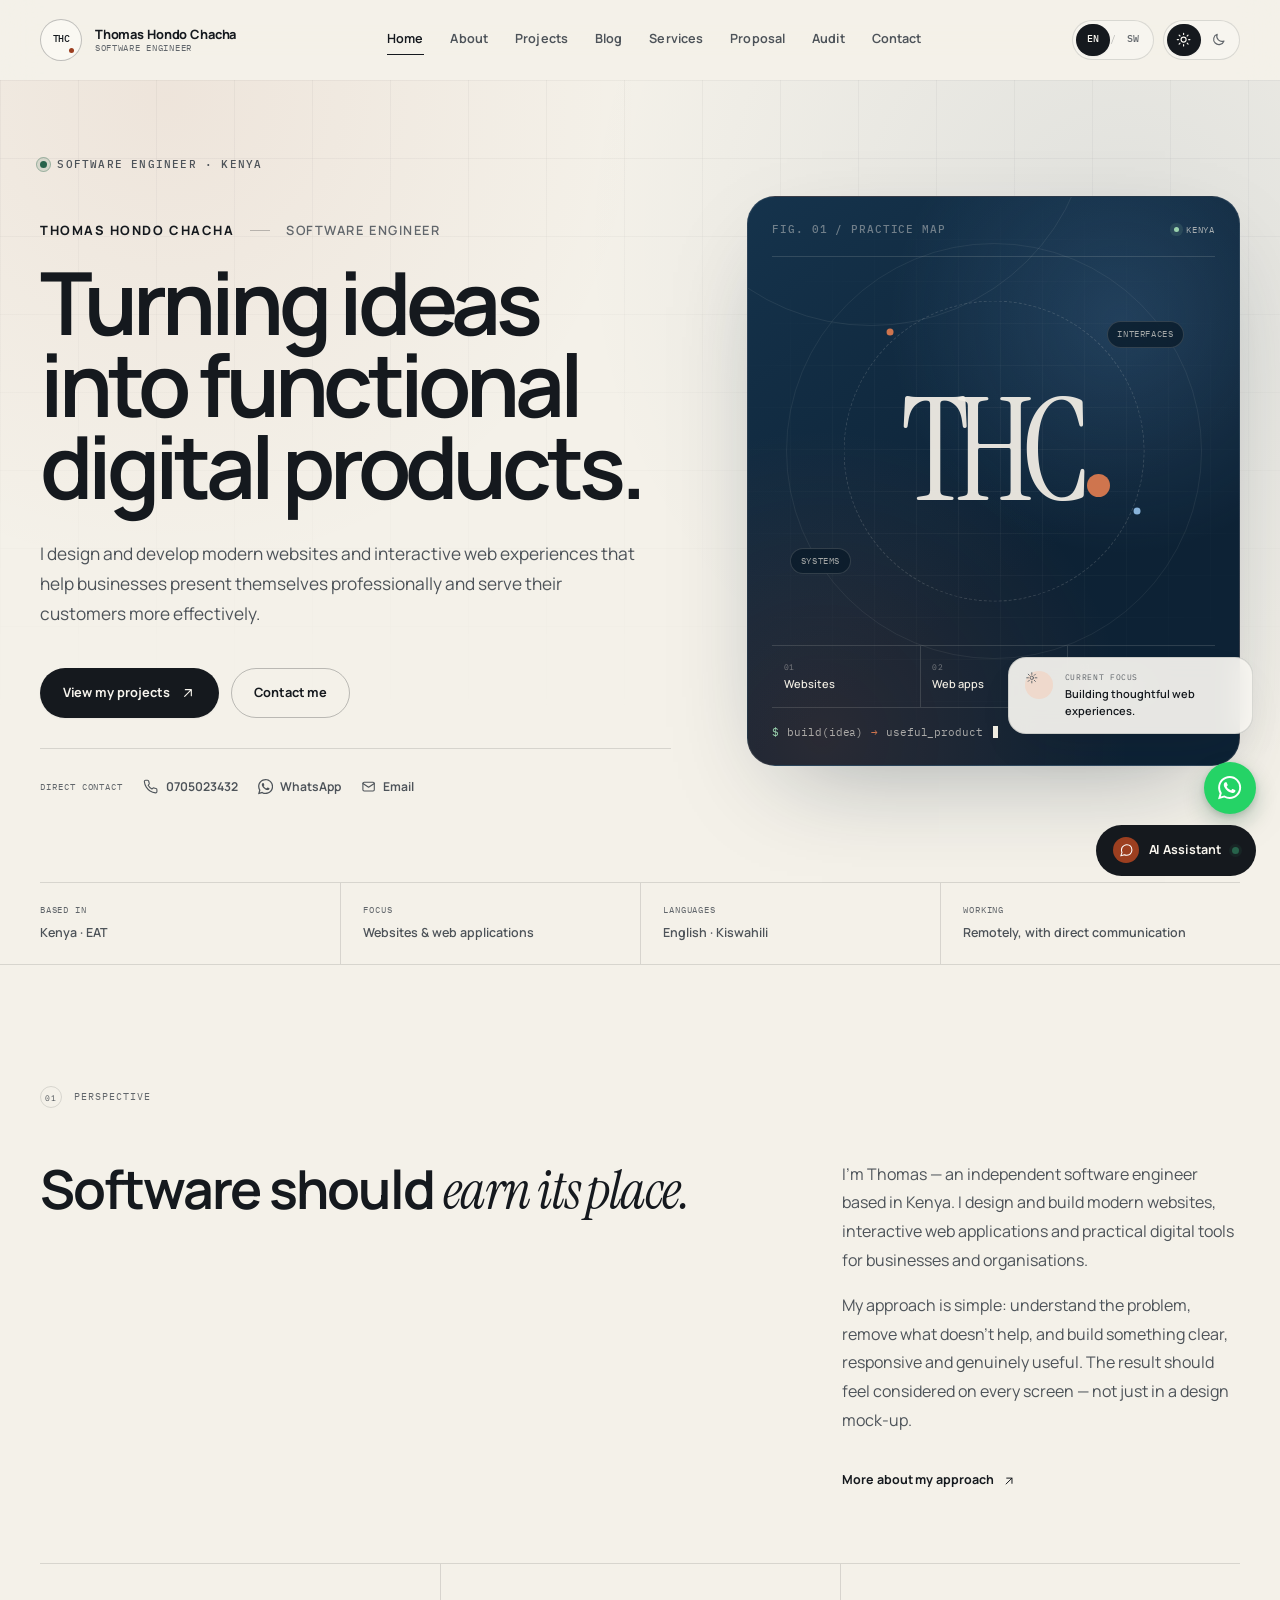
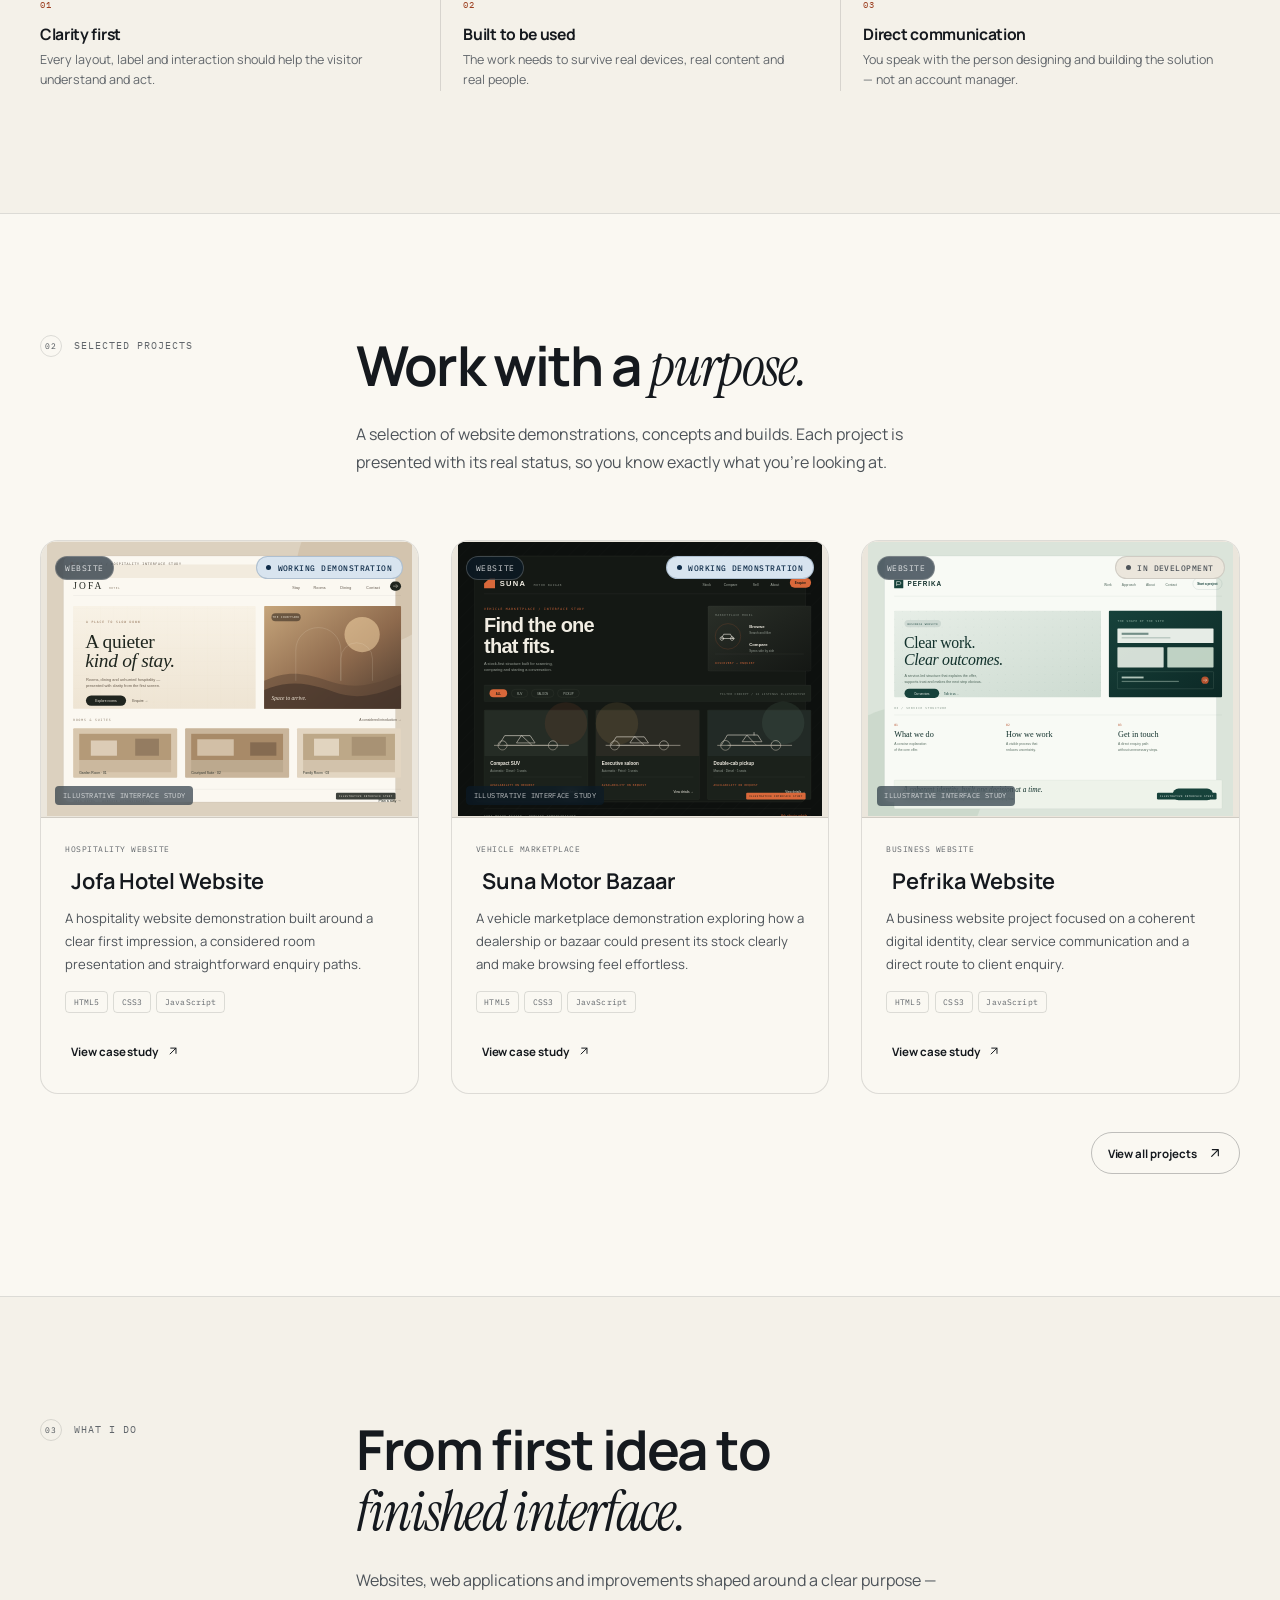
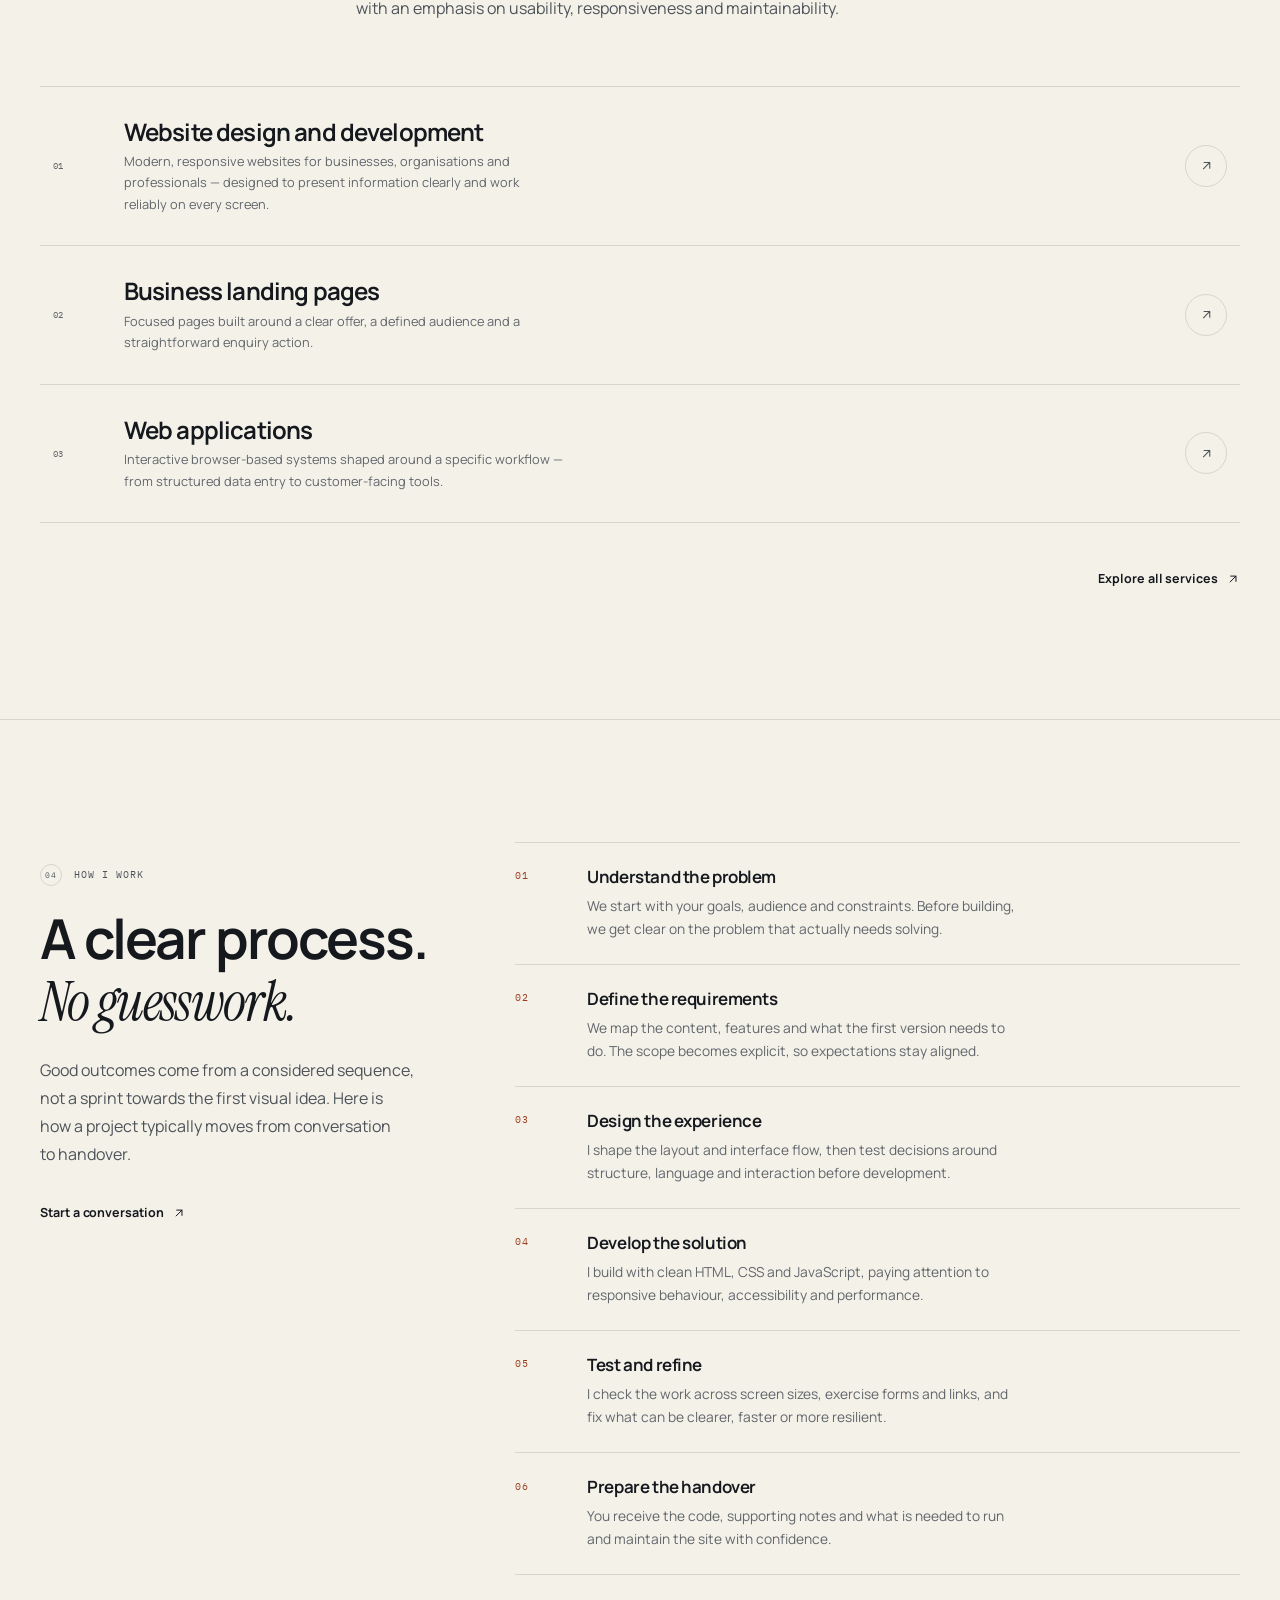
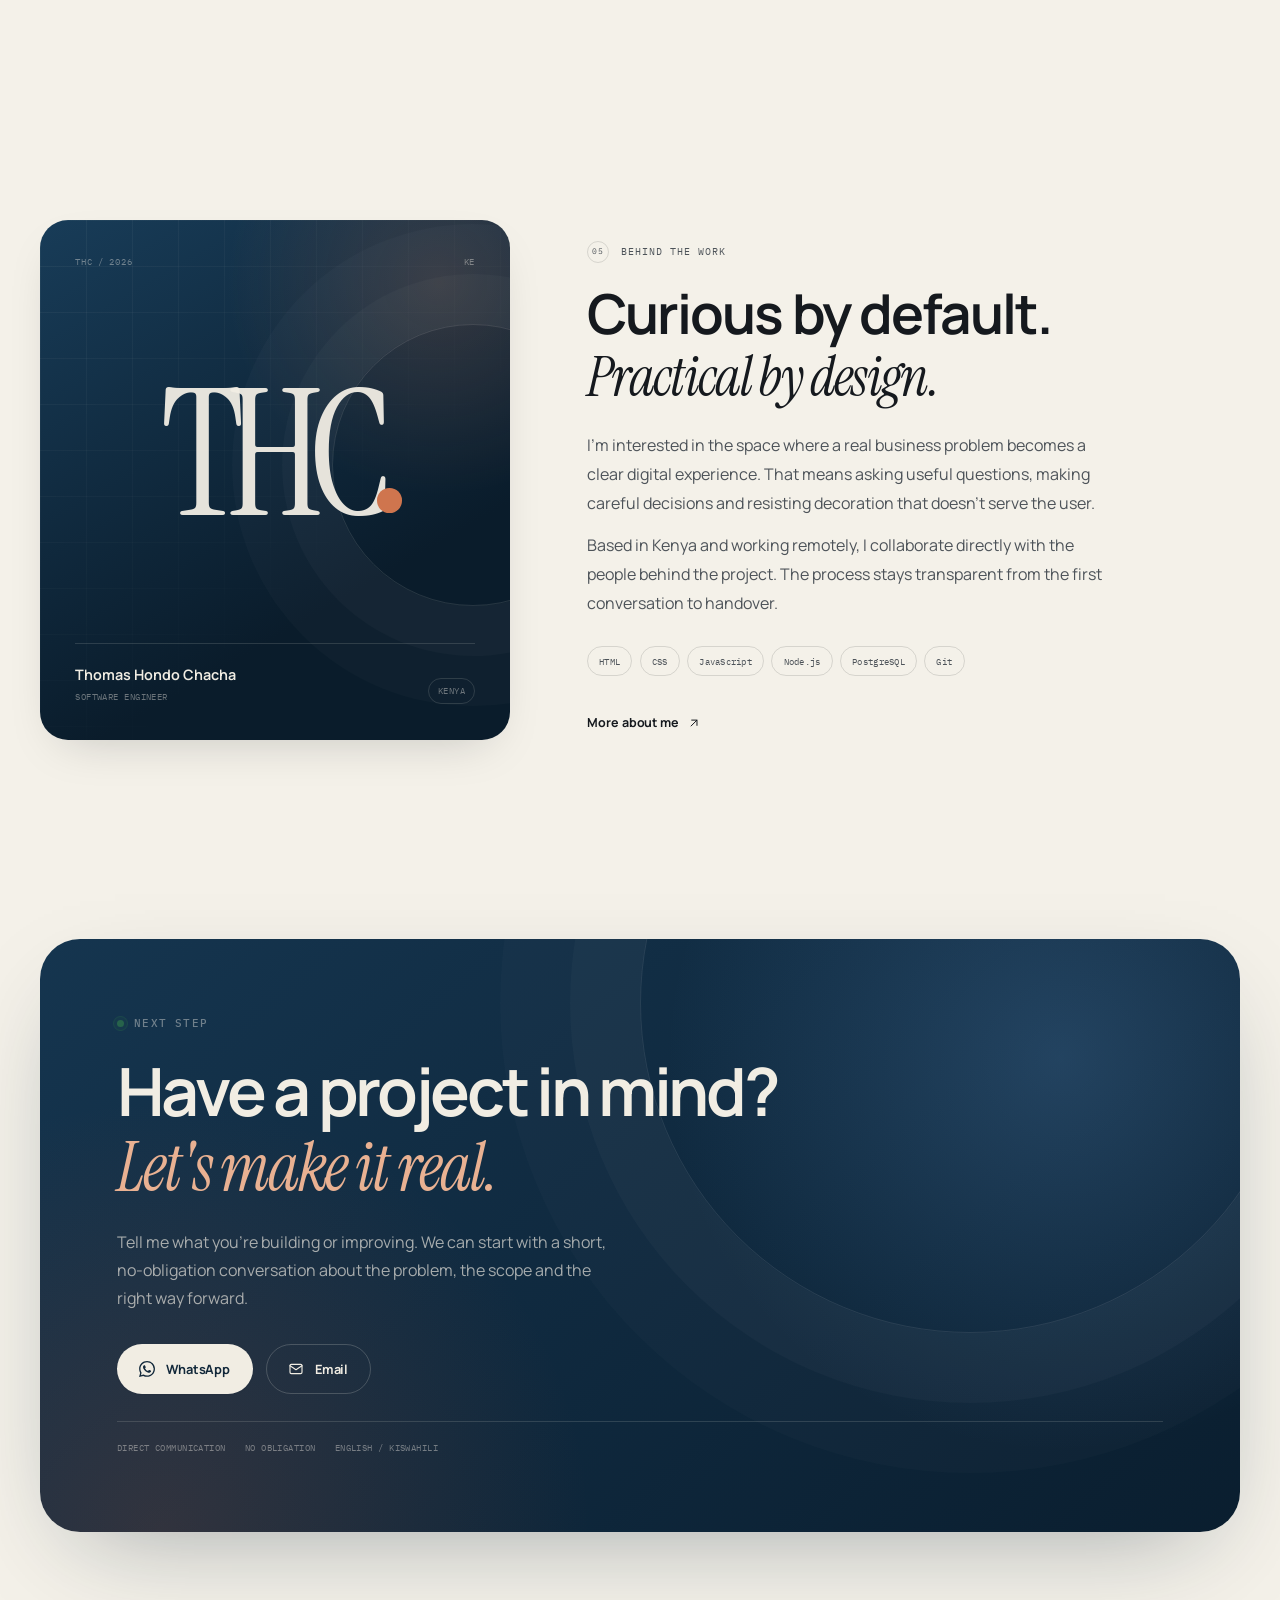
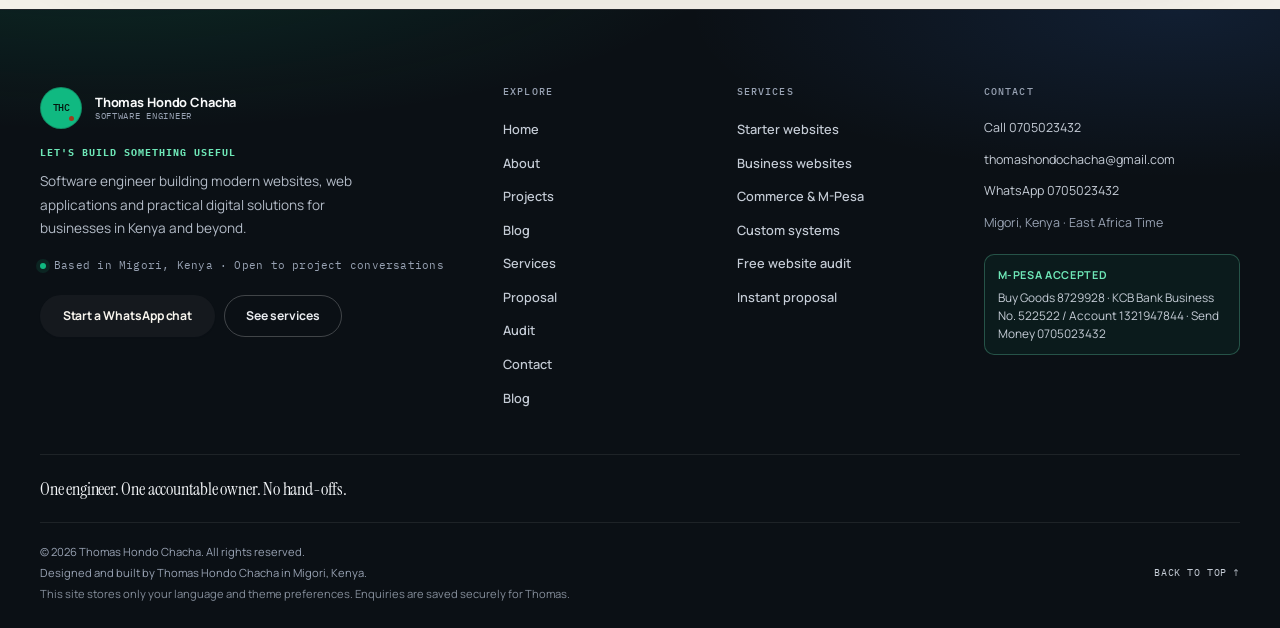
==== index.html @ 99cf8e5f "Strengthen entity schema and align payment wording" ====
<!DOCTYPE html>
<html lang="en" data-theme="light">
<head>
  <meta charset="UTF-8">
  <meta name="viewport" content="width=device-width, initial-scale=1.0">
  <title>Thomas Hondo Chacha — Software Engineer &amp; Web Developer</title>
  <meta name="description" content="Thomas Hondo Chacha is a software engineer in Kenya building modern websites, interactive web applications and practical digital solutions for businesses.">
  <meta name="author" content="Thomas Hondo Chacha">
  <meta name="robots" content="index, follow">
  <meta name="theme-color" content="#f4f1e9" id="meta-theme-color">
  <link rel="canonical" href="https://www.thomashondochacha.co.ke/">
  <link rel="icon" href="assets/icons/favicon.svg" type="image/svg+xml">
  <link rel="apple-touch-icon" href="assets/icons/apple-touch-icon.png">
  <link rel="manifest" href="site.webmanifest">

  <meta property="og:type" content="website">
  <meta property="og:site_name" content="Thomas Hondo Chacha">
  <meta property="og:url" content="https://www.thomashondochacha.co.ke/">
  <meta property="og:title" content="Thomas Hondo Chacha — Software Engineer &amp; Web Developer">
  <meta property="og:description" content="Software engineer in Kenya building modern websites, interactive web applications and practical digital solutions for businesses.">
  <meta property="og:image" content="https://www.thomashondochacha.co.ke/assets/images/og-cover.png">
  <meta property="og:image:width" content="1200">
  <meta property="og:image:height" content="630">
  <meta property="og:image:alt" content="Thomas Hondo Chacha — Software Engineer in Kenya">
  <meta property="og:locale" content="en_KE">
  <meta property="og:locale:alternate" content="sw_KE">
  <meta name="twitter:card" content="summary_large_image">
  <meta name="twitter:title" content="Thomas Hondo Chacha — Software Engineer &amp; Web Developer">
  <meta name="twitter:description" content="Software engineer in Kenya building modern websites, interactive web applications and practical digital solutions.">
  <meta name="twitter:image" content="https://www.thomashondochacha.co.ke/assets/images/og-cover.png">

  <link rel="preconnect" href="https://fonts.googleapis.com">
  <link rel="preconnect" href="https://fonts.gstatic.com" crossorigin>
  <script>!function(){"use strict";var t="thc-theme",e=document.documentElement,n=window.matchMedia?window.matchMedia("(prefers-color-scheme: dark)"):null,a=[],c=!1;function i(){try{var e=window.localStorage.getItem(t);return"light"===e||"dark"===e?e:null}catch(t){return null}}e.classList.add("js");var r=i()||(n&&n.matches?"dark":"light");function o(t){var e=document.getElementById("meta-theme-color");e&&e.setAttribute("content","dark"===t?"#0b1015":"#f4f1e9")}function d(){a.forEach(function(t){var e=t.getAttribute("data-theme-value");t.setAttribute("aria-pressed",e===r?"true":"false"),t.classList.toggle("is-active",e===r)})}function u(n,a){if(r="dark"===n?"dark":"light",e.setAttribute("data-theme",r),e.style.colorScheme=r,o(r),a)try{window.localStorage.setItem(t,r)}catch(t){}d(),c&&document.dispatchEvent(new CustomEvent("thc:themechange",{detail:{theme:r,persisted:Boolean(a)}}))}function l(t,e){u(t,!1!==e)}function s(){(a=Array.prototype.slice.call(document.querySelectorAll("[data-theme-value]"))).forEach(function(t){"true"!==t.dataset.themeBound&&(t.dataset.themeBound="true",t.addEventListener("click",function(){l(t.getAttribute("data-theme-value"),!0)}))}),d()}function h(t){i()||u(t.matches?"dark":"light",!1)}u(r,!1),window.Theme={init:function(){c=!0,s(),o(r),n&&("function"==typeof n.addEventListener?n.addEventListener("change",h):"function"==typeof n.addListener&&n.addListener(h))},get:function(){return r},set:l,toggle:function(){l("dark"===r?"light":"dark",!0)},bind:s,sync:d}}();</script>
  <link rel="stylesheet" href="css/style.css?v=20261120">
  <link rel="preload" as="style" href="css/components.css?v=20261120" onload="this.onload=null;this.rel='stylesheet'">
  <noscript><link rel="stylesheet" href="css/components.css?v=20261120"></noscript>
  <link rel="preload" as="style" href="css/responsive.css?v=20261120" onload="this.onload=null;this.rel='stylesheet'">
  <noscript><link rel="stylesheet" href="css/responsive.css?v=20261120"></noscript>

  <script type="application/ld+json">
  {
    "@context": "https://schema.org",
    "@graph": [
      {
        "@type": "Person",
        "@id": "https://www.thomashondochacha.co.ke/#person",
        "name": "Thomas Hondo Chacha",
        "givenName": "Thomas",
        "familyName": "Hondo Chacha",
        "url": "https://www.thomashondochacha.co.ke/",
        "image": "https://www.thomashondochacha.co.ke/assets/images/og-cover.png",
        "jobTitle": "Software Engineer",
        "description": "Software engineer in Kenya focused on modern websites, business landing pages, web applications, redesigns, API integrations and technical support.",
        "email": "mailto:thomashondochacha@gmail.com",
        "telephone": "+254705023432",
        "address": {
          "@type": "PostalAddress",
          "addressCountry": "KE"
        },
        "knowsLanguage": [
          "English",
          "Kiswahili"
        ],
        "knowsAbout": [
          "Web development",
          "Front-end development",
          "Web applications",
          "API integration",
          "Responsive web design",
          "Website redesign"
        ],
        "areaServed": {
          "@type": "Country",
          "name": "Kenya"
        },
        "sameAs": [
          "https://github.com/Pefrika-dev"
        ]
      },
      {
        "@type": "WebSite",
        "@id": "https://www.thomashondochacha.co.ke/#website",
        "url": "https://www.thomashondochacha.co.ke/",
        "name": "Thomas Hondo Chacha",
        "alternateName": "Thomas Hondo Chacha — Software Engineer",
        "description": "Software engineering, websites and web applications in Kenya.",
        "inLanguage": [
          "en",
          "sw"
        ],
        "publisher": {
          "@id": "https://www.thomashondochacha.co.ke/#person"
        }
      },
      {
        "@type": "ProfessionalService",
        "@id": "https://www.thomashondochacha.co.ke/#professional-service",
        "name": "Thomas Hondo Chacha — Software Engineering",
        "url": "https://www.thomashondochacha.co.ke/services.html",
        "description": "Website design, web applications, redesigns, integrations and technical support for businesses in Kenya.",
        "provider": {
          "@id": "https://www.thomashondochacha.co.ke/#person"
        },
        "areaServed": {
          "@type": "Country",
          "name": "Kenya"
        },
        "priceRange": "KES",
        "sameAs": [
          "https://github.com/Pefrika-dev"
        ]
      },
      {
        "@type": "WebPage",
        "@id": "https://www.thomashondochacha.co.ke/",
        "name": "Home",
        "url": "https://www.thomashondochacha.co.ke/",
        "isPartOf": {
          "@id": "https://www.thomashondochacha.co.ke/#website"
        },
        "about": {
          "@id": "https://www.thomashondochacha.co.ke/#person"
        },
        "inLanguage": [
          "en",
          "sw"
        ],
        "breadcrumb": {
          "@type": "BreadcrumbList",
          "itemListElement": [
            {
              "@type": "ListItem",
              "position": 1,
              "name": "Home"
            }
          ]
        }
      }
    ]
  }
  </script>
  <link rel="preload" as="style" href="css/ai-chat.css?v=20261121b" onload="this.onload=null;this.rel='stylesheet'">
  <noscript><link rel="stylesheet" href="css/ai-chat.css?v=20261121b"></noscript>
  <link rel="preload" as="style" href="css/whatsapp-float.css?v=20261121a" onload="this.onload=null;this.rel='stylesheet'">
  <noscript><link rel="stylesheet" href="css/whatsapp-float.css?v=20261121a"></noscript>
  <link rel="preload" as="style" href="css/copy-protection.css?v=20261121a" onload="this.onload=null;this.rel='stylesheet'">
  <noscript><link rel="stylesheet" href="css/copy-protection.css?v=20261121a"></noscript>
  <link rel="preload" as="style" href="css/footer.css?v=20261121a" onload="this.onload=null;this.rel='stylesheet'">
  <noscript><link rel="stylesheet" href="css/footer.css?v=20261121a"></noscript>
</head>
<body id="top" data-page="home">
  <a class="skip-link" href="#main-content" data-i18n="a11y.skip">Skip to content</a>

  <header class="site-header">
    <div class="container header__inner">
      <a class="brand" href="index.html">
        <span class="brand__mark" aria-hidden="true">THC</span>
        <span class="brand__text" aria-hidden="true">
          <span class="brand__name">Thomas Hondo Chacha</span>
          <span class="brand__role" data-i18n="brand.role">Software Engineer</span>
        </span>
        <span class="visually-hidden">Thomas Hondo Chacha — <span data-i18n="nav.home">Home</span></span>
      </a>

      <nav class="primary-nav" id="primary-nav" aria-label="Primary navigation" data-i18n-aria-label="a11y.primaryNav">
        <ul class="nav-list">
          <li><a class="nav-link" href="index.html" aria-current="page" data-i18n="nav.home">Home</a></li>
          <li><a class="nav-link" href="about.html" data-i18n="nav.about">About</a></li>
          <li><a class="nav-link" href="projects.html" data-i18n="nav.projects">Projects</a></li>
          <li><a class="nav-link" href="blog.html" data-i18n="nav.blog">Blog</a></li>
          <li><a class="nav-link" href="services.html" data-i18n="nav.services">Services</a></li>
          <li><a class="nav-link" href="proposal.html" data-i18n="nav.proposal">Proposal</a></li>
          <li><a class="nav-link" href="audit.html" data-i18n="nav.audit">Audit</a></li>
          <li><a class="nav-link" href="contact.html" data-i18n="nav.contact">Contact</a></li>
        </ul>
        <a class="nav-cta" href="contact.html">
          <span data-i18n="nav.startProject">Start a project</span>
          <svg class="icon" viewBox="0 0 24 24" aria-hidden="true" focusable="false"><path d="M7 17 17 7M8 7h9v9"/></svg>
        </a>
      </nav>

      <div class="header__actions">
        <div class="lang-switch" role="group" aria-label="Language" data-i18n-aria-label="a11y.language">
          <button class="lang-switch__option is-active" type="button" data-lang="en" aria-pressed="true" lang="en" aria-label="English, selected">EN</button>
          <span class="lang-switch__divider" aria-hidden="true">/</span>
          <button class="lang-switch__option" type="button" data-lang="sw" aria-pressed="false" lang="sw" aria-label="Switch to Kiswahili">SW</button>
        </div>
        <div class="theme-switch" role="group" aria-label="Colour theme" data-i18n-aria-label="a11y.theme">
          <button class="theme-switch__option" type="button" data-theme-value="light" aria-pressed="true" aria-label="Light mode" title="Light mode" data-i18n-aria-label="theme.light" data-i18n-title="theme.light">
            <svg class="icon" viewBox="0 0 24 24" aria-hidden="true" focusable="false"><circle cx="12" cy="12" r="4"/><path d="M12 2v2M12 20v2M4.93 4.93l1.42 1.42M17.66 17.66l1.41 1.41M2 12h2M20 12h2M6.34 17.66l-1.41 1.41M19.07 4.93l-1.41 1.41"/></svg>
          </button>
          <button class="theme-switch__option" type="button" data-theme-value="dark" aria-pressed="false" aria-label="Dark mode" title="Dark mode" data-i18n-aria-label="theme.dark" data-i18n-title="theme.dark">
            <svg class="icon" viewBox="0 0 24 24" aria-hidden="true" focusable="false"><path d="M20.5 14.2A8.2 8.2 0 0 1 9.8 3.5a8.4 8.4 0 1 0 10.7 10.7Z"/></svg>
          </button>
        </div>
        <button class="nav-toggle" type="button" aria-expanded="false" aria-controls="primary-nav" aria-label="Open menu" title="Open menu" data-i18n-aria-label="a11y.menuOpen" data-i18n-title="a11y.menuOpen">
          <span class="nav-toggle__lines" aria-hidden="true"><span></span><span></span></span>
        </button>
      </div>
    </div>
  </header>

  <main id="main-content">
    <section class="hero" aria-labelledby="hero-title">
      <div class="hero__backdrop" aria-hidden="true"></div>
      <div class="container hero__grid">
        <div class="hero__copy">
          <p class="eyebrow"><span class="eyebrow__dot" aria-hidden="true"></span><span data-i18n="home.eyebrow">Software engineer · Kenya</span></p>
          <p class="hero__identity">
            <span>Thomas Hondo Chacha</span>
            <span data-i18n="brand.role">Software Engineer</span>
          </p>
          <h1 id="hero-title" class="hero__title" data-i18n-html="home.headline" data-cms-setting-html="hero_title">Turning ideas into functional digital products.</h1>
          <p class="hero__lede" data-i18n="home.lede" data-cms-setting="hero_subtitle">I design and develop modern websites and interactive web experiences that help businesses present themselves professionally and serve their customers more effectively.</p>
          <div class="hero__actions">
            <a class="button button--primary" href="projects.html">
              <span data-i18n="home.primaryCta">View my projects</span>
              <svg class="icon icon--arrow" viewBox="0 0 24 24" aria-hidden="true" focusable="false"><path d="M7 17 17 7M8 7h9v9"/></svg>
            </a>
            <a class="button button--ghost" href="contact.html">
              <span data-i18n="home.secondaryCta">Contact me</span>
            </a>
          </div>
          <div class="hero__contacts">
            <span class="hero__contact-label" data-i18n="home.contactLabel">Direct contact</span>
            <a class="hero__contact-link" href="tel:+254705023432" data-i18n-aria-label="common.callNumber" aria-label="Call 0705023432">
              <svg class="icon" viewBox="0 0 24 24" aria-hidden="true" focusable="false"><path d="M22 16.92v3a2 2 0 0 1-2.18 2 19.79 19.79 0 0 1-8.63-3.07 19.5 19.5 0 0 1-6-6A19.79 19.79 0 0 1 2.12 4.18 2 2 0 0 1 4.11 2h3a2 2 0 0 1 2 1.72c.13.96.36 1.9.7 2.81a2 2 0 0 1-.45 2.11L8.09 9.91a16 16 0 0 0 6 6l1.27-1.27a2 2 0 0 1 2.11-.45c.91.34 1.85.57 2.81.7A2 2 0 0 1 22 16.92Z"/></svg>
              <span>0705023432</span>
            </a>
            <a class="hero__contact-link" href="https://wa.me/254705023432" target="_blank" rel="noopener noreferrer" data-wa-message="whatsapp.general">
              <svg class="icon icon--fill" viewBox="0 0 24 24" aria-hidden="true" focusable="false"><path d="M17.47 14.38c-.3-.15-1.76-.87-2.03-.97-.27-.1-.47-.15-.67.15-.2.3-.77.97-.94 1.16-.17.2-.35.22-.64.08-.3-.15-1.26-.46-2.39-1.48-.88-.79-1.48-1.76-1.65-2.06-.18-.3-.02-.46.13-.6.13-.14.3-.35.44-.52.15-.17.2-.3.3-.5.1-.2.05-.37-.03-.52-.07-.15-.67-1.61-.91-2.2-.24-.58-.49-.5-.67-.51h-.57c-.2 0-.52.07-.8.37s-1.04 1.01-1.04 2.48 1.07 2.87 1.22 3.07c.15.2 2.09 3.2 5.07 4.49.71.3 1.26.49 1.7.62.71.23 1.36.2 1.87.12.57-.09 1.76-.72 2-1.41.25-.7.25-1.29.18-1.42-.08-.12-.28-.2-.58-.34M12.05 21.8h-.01a9.87 9.87 0 0 1-5.03-1.38l-.36-.21-3.74.98 1-3.65-.24-.37a9.86 9.86 0 0 1-1.51-5.26c0-5.45 4.44-9.88 9.89-9.88 2.64 0 5.12 1.03 6.99 2.9a9.83 9.83 0 0 1 2.89 6.99c0 5.45-4.44 9.88-9.88 9.88m8.41-18.3A11.82 11.82 0 0 0 12.05 0C5.5 0 .16 5.34.16 11.9c0 2.1.55 4.14 1.59 5.94L.06 24l6.3-1.65a11.88 11.88 0 0 0 5.69 1.45h.01c6.55 0 11.89-5.34 11.89-11.9 0-3.17-1.23-6.16-3.49-8.4"/></svg>
              <span data-i18n="common.whatsapp">WhatsApp</span>
            </a>
            <a class="hero__contact-link" href="mailto:thomashondochacha@gmail.com">
              <svg class="icon" viewBox="0 0 24 24" aria-hidden="true" focusable="false"><rect x="3" y="5" width="18" height="14" rx="2"/><path d="m3 7 9 6 9-6"/></svg>
              <span data-i18n="common.email">Email</span>
            </a>
          </div>
        </div>

        <aside class="hero__stage-wrap" aria-label="A visual snapshot of my software practice" data-i18n-aria-label="a11y.heroVisual">
          <div class="hero-stage">
            <div class="hero-stage__head">
              <span class="mono">FIG. 01 / <span data-i18n="home.figure">Practice map</span></span>
              <span class="hero-stage__status" data-i18n="common.kenya">Kenya</span>
            </div>
            <div class="hero-stage__art" aria-hidden="true">
              <span class="orbit orbit--two"></span>
              <span class="orbit orbit--one"></span>
              <span class="hero-stage__tag hero-stage__tag--one" data-i18n="home.stageTagInterfaces">Interfaces</span>
              <span class="hero-stage__tag hero-stage__tag--two" data-i18n="home.stageTagSystems">Systems</span>
              <span class="hero-stage__watermark">THC</span>
            </div>
            <div class="hero-stage__capabilities">
              <div><span>01</span><strong data-i18n="home.cap1">Websites</strong></div>
              <div><span>02</span><strong data-i18n="home.cap2">Web apps</strong></div>
              <div><span>03</span><strong data-i18n="home.cap3">Integrations</strong></div>
            </div>
            <div class="hero-stage__terminal" aria-hidden="true">
              <span class="prompt">$</span>
              <span>build(idea)</span>
              <span class="arrow">→</span>
              <span>useful_product</span>
              <span class="cursor"></span>
            </div>
          </div>
          <div class="hero-float">
            <span class="hero-float__icon" aria-hidden="true">
              <svg class="icon" viewBox="0 0 24 24" focusable="false"><path d="M12 3v3M12 18v3M3 12h3M18 12h3M5.64 5.64l2.12 2.12M16.24 16.24l2.12 2.12M18.36 5.64l-2.12 2.12M7.76 16.24l-2.12 2.12"/><circle cx="12" cy="12" r="3"/></svg>
            </span>
            <div>
              <span data-i18n="home.floatLabel">Current focus</span>
              <strong data-i18n="home.floatText">Building thoughtful web experiences.</strong>
            </div>
          </div>
        </aside>
      </div>

      <div class="container">
        <div class="hero__meta" aria-label="Professional details">
          <div class="hero__meta-item">
            <span class="hero__meta-label" data-i18n="home.metaBasedLabel">Based in</span>
            <span class="hero__meta-value" data-i18n="home.metaBasedValue">Kenya · EAT</span>
          </div>
          <div class="hero__meta-item">
            <span class="hero__meta-label" data-i18n="home.metaFocusLabel">Focus</span>
            <span class="hero__meta-value" data-i18n="home.metaFocusValue">Websites &amp; web applications</span>
          </div>
          <div class="hero__meta-item">
            <span class="hero__meta-label" data-i18n="home.metaLanguagesLabel">Languages</span>
            <span class="hero__meta-value" data-i18n="home.metaLanguagesValue">English · Kiswahili</span>
          </div>
          <div class="hero__meta-item">
            <span class="hero__meta-label" data-i18n="home.metaWorkLabel">Working</span>
            <span class="hero__meta-value" data-i18n="home.metaWorkValue">Remotely, with direct communication</span>
          </div>
        </div>
      </div>
    </section>

    <section class="section section--bordered" aria-labelledby="intro-title">
      <div class="container">
        <div class="section__eyebrow-row reveal">
          <p class="section-kicker"><span aria-hidden="true">01</span><span data-i18n="home.introKicker">Perspective</span></p>
        </div>
        <div class="intro__copy">
          <h2 class="intro__statement reveal" id="intro-title" data-i18n-html="home.introTitle">Software should <em>earn its place.</em></h2>
          <div class="intro__body reveal" data-delay="1">
            <p data-i18n="home.introP1">I'm Thomas — an independent software engineer based in Kenya. I design and build modern websites, interactive web applications and practical digital tools for businesses and organisations.</p>
            <p data-i18n="home.introP2">My approach is simple: understand the problem, remove what doesn't help, and build something clear, responsive and genuinely useful. The result should feel considered on every screen — not just in a design mock-up.</p>
            <a class="text-link" href="about.html">
              <span data-i18n="home.introLink">More about my approach</span>
              <svg class="icon" viewBox="0 0 24 24" aria-hidden="true" focusable="false"><path d="M7 17 17 7M8 7h9v9"/></svg>
            </a>
          </div>
        </div>
        <div class="principles reveal">
          <div class="principle">
            <span class="principle__index">01</span>
            <h3 data-i18n="home.principle1Title">Clarity first</h3>
            <p data-i18n="home.principle1Text">Every layout, label and interaction should help the visitor understand and act.</p>
          </div>
          <div class="principle">
            <span class="principle__index">02</span>
            <h3 data-i18n="home.principle2Title">Built to be used</h3>
            <p data-i18n="home.principle2Text">The work needs to survive real devices, real content and real people.</p>
          </div>
          <div class="principle">
            <span class="principle__index">03</span>
            <h3 data-i18n="home.principle3Title">Direct communication</h3>
            <p data-i18n="home.principle3Text">You speak with the person designing and building the solution — not an account manager.</p>
          </div>
        </div>
      </div>
    </section>

    <section class="section section--surface" aria-labelledby="work-title">
      <div class="container">
        <div class="section-heading">
          <p class="section-kicker reveal"><span aria-hidden="true">02</span><span data-i18n="home.workKicker">Selected projects</span></p>
          <div class="section-heading__main reveal">
            <h2 id="work-title" data-i18n-html="home.workTitle">Work with a <em>purpose.</em></h2>
            <p class="section-heading__lede" data-i18n="home.workLede">A selection of website demonstrations, concepts and builds. Each project is presented with its real status, so you know exactly what you're looking at.</p>
          </div>
        </div>
        <div class="project-grid" data-projects-grid="featured" id="featured-projects">
          <noscript>
            <div class="note-panel">
              <p>The project cards require JavaScript. You can still read the full portfolio in the <a href="projects.html">projects page</a>.</p>
            </div>
          </noscript>
        </div>
        <div class="section-end">
          <a class="button button--ghost button--small" href="projects.html">
            <span data-i18n="home.workLink">View all projects</span>
            <svg class="icon icon--arrow" viewBox="0 0 24 24" aria-hidden="true" focusable="false"><path d="M7 17 17 7M8 7h9v9"/></svg>
          </a>
        </div>
      </div>
    </section>

    <section class="section" aria-labelledby="services-title">
      <div class="container">
        <div class="section-heading">
          <p class="section-kicker reveal"><span aria-hidden="true">03</span><span data-i18n="home.servicesKicker">What I do</span></p>
          <div class="section-heading__main reveal">
            <h2 id="services-title" data-i18n-html="home.servicesTitle">From first idea to <em>finished interface.</em></h2>
            <p class="section-heading__lede" data-i18n="home.servicesLede">Websites, web applications and improvements shaped around a clear purpose — with an emphasis on usability, responsiveness and maintainability.</p>
          </div>
        </div>
        <div class="service-rows reveal">
          <a class="service-row" href="services.html#website-design">
            <span class="service-row__number">01</span>
            <div class="service-row__body">
              <h3 data-i18n="servicesPage.service1Title">Website design and development</h3>
              <p data-i18n="servicesPage.service1Text">Modern, responsive websites for businesses, organisations and professionals — designed to present information clearly and work reliably on every screen.</p>
            </div>
            <span class="service-row__arrow" aria-hidden="true">
              <svg class="icon" viewBox="0 0 24 24"><path d="M7 17 17 7M8 7h9v9"/></svg>
            </span>
          </a>
          <a class="service-row" href="services.html#business-landing-pages">
            <span class="service-row__number">02</span>
            <div class="service-row__body">
              <h3 data-i18n="servicesPage.service2Title">Business landing pages</h3>
              <p data-i18n="servicesPage.service2Text">Focused pages built around a clear offer, a defined audience and a straightforward enquiry action.</p>
            </div>
            <span class="service-row__arrow" aria-hidden="true">
              <svg class="icon" viewBox="0 0 24 24"><path d="M7 17 17 7M8 7h9v9"/></svg>
            </span>
          </a>
          <a class="service-row" href="services.html#web-applications">
            <span class="service-row__number">03</span>
            <div class="service-row__body">
              <h3 data-i18n="servicesPage.service3Title">Web applications</h3>
              <p data-i18n="servicesPage.service3Text">Interactive browser-based systems shaped around a specific workflow — from structured data entry to customer-facing tools.</p>
            </div>
            <span class="service-row__arrow" aria-hidden="true">
              <svg class="icon" viewBox="0 0 24 24"><path d="M7 17 17 7M8 7h9v9"/></svg>
            </span>
          </a>
        </div>
        <div class="section-end">
          <a class="text-link" href="services.html">
            <span data-i18n="home.servicesLink">Explore all services</span>
            <svg class="icon" viewBox="0 0 24 24" aria-hidden="true" focusable="false"><path d="M7 17 17 7M8 7h9v9"/></svg>
          </a>
        </div>
      </div>
    </section>

    <section class="section section--bordered" aria-labelledby="process-title">
      <div class="container process-grid">
        <div class="process-intro reveal">
          <p class="section-kicker"><span aria-hidden="true">04</span><span data-i18n="process.kicker">How I work</span></p>
          <h2 id="process-title" data-i18n-html="process.title">A clear process. <em>No guesswork.</em></h2>
          <p data-i18n="process.lede">Good outcomes come from a considered sequence, not a sprint towards the first visual idea. Here is how a project typically moves from conversation to handover.</p>
          <a class="text-link" href="contact.html">
            <span data-i18n="process.link">Start a conversation</span>
            <svg class="icon" viewBox="0 0 24 24" aria-hidden="true" focusable="false"><path d="M7 17 17 7M8 7h9v9"/></svg>
          </a>
        </div>
        <ol class="process-list reveal" data-delay="1">
          <li class="process-step">
            <span class="process-step__number">01</span>
            <div><h3 data-i18n="process.step1Title">Understand the problem</h3><p data-i18n="process.step1Text">We start with your goals, audience and constraints. Before building, we get clear on the problem that actually needs solving.</p></div>
          </li>
          <li class="process-step">
            <span class="process-step__number">02</span>
            <div><h3 data-i18n="process.step2Title">Define the requirements</h3><p data-i18n="process.step2Text">We map the content, features and what the first version needs to do. The scope becomes explicit, so expectations stay aligned.</p></div>
          </li>
          <li class="process-step">
            <span class="process-step__number">03</span>
            <div><h3 data-i18n="process.step3Title">Design the experience</h3><p data-i18n="process.step3Text">I shape the layout and interface flow, then test decisions around structure, language and interaction before development.</p></div>
          </li>
          <li class="process-step">
            <span class="process-step__number">04</span>
            <div><h3 data-i18n="process.step4Title">Develop the solution</h3><p data-i18n="process.step4Text">I build with clean HTML, CSS and JavaScript, paying attention to responsive behaviour, accessibility and performance.</p></div>
          </li>
          <li class="process-step">
            <span class="process-step__number">05</span>
            <div><h3 data-i18n="process.step5Title">Test and refine</h3><p data-i18n="process.step5Text">I check the work across screen sizes, exercise forms and links, and fix what can be clearer, faster or more resilient.</p></div>
          </li>
          <li class="process-step">
            <span class="process-step__number">06</span>
            <div><h3 data-i18n="process.step6Title">Prepare the handover</h3><p data-i18n="process.step6Text">You receive the code, supporting notes and what is needed to run and maintain the site with confidence.</p></div>
          </li>
        </ol>
      </div>
    </section>

    <section class="section" aria-labelledby="about-teaser-title">
      <div class="container about-teaser">
        <div class="identity-card reveal" aria-hidden="true">
          <div class="identity-card__top"><span>THC / 2026</span><span>KE</span></div>
          <span class="identity-card__mark">THC</span>
          <div class="identity-card__bottom">
            <div>
              <strong>Thomas Hondo Chacha</strong>
              <span data-i18n="brand.role">Software Engineer</span>
            </div>
            <span class="identity-card__badge" data-i18n="common.kenya">Kenya</span>
          </div>
        </div>
        <div class="about-teaser__copy reveal" data-delay="1">
          <p class="section-kicker"><span aria-hidden="true">05</span><span data-i18n="home.aboutKicker">Behind the work</span></p>
          <h2 id="about-teaser-title" data-i18n-html="home.aboutTitle">Curious by default. <em>Practical by design.</em></h2>
          <p data-i18n="home.aboutP1">I'm interested in the space where a real business problem becomes a clear digital experience. That means asking useful questions, making careful decisions and resisting decoration that doesn't serve the user.</p>
          <p data-i18n="home.aboutP2">Based in Kenya and working remotely, I collaborate directly with the people behind the project. The process stays transparent from the first conversation to handover.</p>
          <div class="tag-list" aria-label="Core technologies">
            <span class="tag">HTML</span>
            <span class="tag">CSS</span>
            <span class="tag">JavaScript</span>
            <span class="tag">Node.js</span>
            <span class="tag">PostgreSQL</span>
            <span class="tag">Git</span>
          </div>
          <a class="text-link" href="about.html">
            <span data-i18n="home.aboutLink">More about me</span>
            <svg class="icon" viewBox="0 0 24 24" aria-hidden="true" focusable="false"><path d="M7 17 17 7M8 7h9v9"/></svg>
          </a>
        </div>
      </div>
    </section>

    <section class="section section--tight" aria-labelledby="home-cta-title">
      <div class="container">
        <div class="cta-panel reveal">
          <p class="eyebrow"><span class="eyebrow__dot" aria-hidden="true"></span><span data-i18n="home.ctaKicker">Next step</span></p>
          <h2 id="home-cta-title" data-i18n-html="home.ctaTitle">Have a project in mind? <em>Let's make it real.</em></h2>
          <p class="cta-panel__lede" data-i18n="home.ctaLede">Tell me what you're building or improving. We can start with a short, no-obligation conversation about the problem, the scope and the right way forward.</p>
          <div class="cta-panel__actions">
            <a class="button button--primary" href="https://wa.me/254705023432" target="_blank" rel="noopener noreferrer" data-wa-message="whatsapp.general">
              <svg class="icon icon--fill" viewBox="0 0 24 24" aria-hidden="true" focusable="false"><path d="M17.47 14.38c-.3-.15-1.76-.87-2.03-.97-.27-.1-.47-.15-.67.15-.2.3-.77.97-.94 1.16-.17.2-.35.22-.64.08-.3-.15-1.26-.46-2.39-1.48-.88-.79-1.48-1.76-1.65-2.06-.18-.3-.02-.46.13-.6.13-.14.3-.35.44-.52.15-.17.2-.3.3-.5.1-.2.05-.37-.03-.52-.07-.15-.67-1.61-.91-2.2-.24-.58-.49-.5-.67-.51h-.57c-.2 0-.52.07-.8.37s-1.04 1.01-1.04 2.48 1.07 2.87 1.22 3.07c.15.2 2.09 3.2 5.07 4.49.71.3 1.26.49 1.7.62.71.23 1.36.2 1.87.12.57-.09 1.76-.72 2-1.41.25-.7.25-1.29.18-1.42-.08-.12-.28-.2-.58-.34M12.05 21.8h-.01a9.87 9.87 0 0 1-5.03-1.38l-.36-.21-3.74.98 1-3.65-.24-.37a9.86 9.86 0 0 1-1.51-5.26c0-5.45 4.44-9.88 9.89-9.88 2.64 0 5.12 1.03 6.99 2.9a9.83 9.83 0 0 1 2.89 6.99c0 5.45-4.44 9.88-9.88 9.88m8.41-18.3A11.82 11.82 0 0 0 12.05 0C5.5 0 .16 5.34.16 11.9c0 2.1.55 4.14 1.59 5.94L.06 24l6.3-1.65a11.88 11.88 0 0 0 5.69 1.45h.01c6.55 0 11.89-5.34 11.89-11.9 0-3.17-1.23-6.16-3.49-8.4"/></svg>
              <span data-i18n="common.whatsapp">WhatsApp</span>
            </a>
            <a class="button button--ghost" href="mailto:thomashondochacha@gmail.com">
              <svg class="icon" viewBox="0 0 24 24" aria-hidden="true" focusable="false"><rect x="3" y="5" width="18" height="14" rx="2"/><path d="m3 7 9 6 9-6"/></svg>
              <span data-i18n="common.email">Email</span>
            </a>
          </div>
          <p class="cta-panel__note">
            <span data-i18n="home.ctaNote1">Direct communication</span>
            <span data-i18n="home.ctaNote2">No obligation</span>
            <span data-i18n="home.ctaNote3">English / Kiswahili</span>
          </p>
        </div>
      </div>
    </section>

    <dialog class="project-modal" id="project-dialog" aria-labelledby="project-dialog-title"></dialog>
  </main>

  <footer class="site-footer" data-footer></footer>

  <script src="js/copy-protection.min.js?v=20261121a" defer></script>
  <script src="js/telemetry.min.js?v=20261120" defer></script>
  <script src="js/language.min.js?v=20261121a" defer></script>
  <script src="js/projects.min.js?v=20261120" defer></script>
  <script src="js/contact.min.js?v=20261120" defer></script>
  <script src="js/cms-public.js?v=20261120" defer></script>
  <script src="js/whatsapp-float.min.js?v=20261120" defer></script>
  <script src="js/main.min.js?v=20261120" defer></script>
  <script src="js/ai-chat.min.js?v=20261120" defer></script>
  <script src="js/footer.min.js?v=20261121c" defer></script>
</body>
</html>
---- css/style.css ----
/* ==========================================================================
   Thomas Hondo Chacha — Core stylesheet
   Design tokens, reset, typography, layout, header, hero, sections, footer
   ========================================================================== */

/* ---------- Fonts ---------- */
@import url("https://fonts.googleapis.com/css2?family=IBM+Plex+Mono:wght@400;500&family=Instrument+Serif:ital@0;1&family=Manrope:wght@400;500;600;700;800&display=swap");

/* ---------- Design tokens ---------- */
:root {
  color-scheme: light;

  --font-sans: "Manrope", "Segoe UI", ui-sans-serif, system-ui, sans-serif;
  --font-display: "Instrument Serif", "Iowan Old Style", Georgia, serif;
  --font-mono: "IBM Plex Mono", "Cascadia Mono", Consolas, monospace;

  --bg: #f4f1e9;
  --bg-elevated: #faf8f2;
  --surface: #ebe6dc;
  --surface-strong: #e2dccf;
  --ink: #15191e;
  --ink-soft: #4d5359;
  --ink-muted: #61666b;
  --line: rgba(21, 25, 30, 0.13);
  --line-strong: rgba(21, 25, 30, 0.26);
  --line-faint: rgba(21, 25, 30, 0.07);

  --accent: #173d62;
  --accent-strong: #0e2b48;
  --accent-soft: #d8e4ef;
  --highlight: #9c3f20;
  --highlight-soft: #efd9cc;
  --success: #27634b;
  --success-soft: #dbe9e1;
  --danger: #a83232;
  --danger-soft: #f6e2df;
  --focus: #2b6bb2;

  --navy: #0d2235;
  --navy-mid: #15334c;
  --navy-line: rgba(241, 237, 228, 0.14);
  --cream: #f1ede3;
  --cream-soft: rgba(241, 237, 228, 0.66);
  --cream-muted: rgba(241, 237, 228, 0.42);

  --btn-bg: var(--ink);
  --btn-ink: #f7f4ed;
  --btn-bg-hover: #2a3138;
  --btn-ghost-hover: rgba(21, 25, 30, 0.055);
  --card-bg: rgba(250, 248, 242, 0.66);
  --card-hover: #fbf9f4;
  --input-bg: #fbf9f4;
  --shadow-sm: 0 1px 2px rgba(21, 25, 30, 0.05);
  --shadow-md: 0 18px 50px -24px rgba(21, 25, 30, 0.25);
  --shadow-lg: 0 36px 100px -40px rgba(13, 34, 53, 0.38);

  --container: 1240px;
  --gutter: clamp(1.25rem, 4vw, 2.5rem);
  --header-height: 80px;
  --section-space: clamp(5rem, 9.5vw, 9rem);

  --radius-xs: 6px;
  --radius-sm: 10px;
  --radius-md: 18px;
  --radius-lg: 28px;
  --radius-xl: 40px;

  --ease-out: cubic-bezier(0.22, 1, 0.36, 1);
  --ease-in-out: cubic-bezier(0.65, 0, 0.35, 1);
  --speed-fast: 160ms;
  --speed: 300ms;
  --speed-slow: 650ms;
}

[data-theme="dark"] {
  color-scheme: dark;

  --bg: #0b1015;
  --bg-elevated: #111820;
  --surface: #151d25;
  --surface-strong: #1b2530;
  --ink: #f1eee6;
  --ink-soft: #b7bcc0;
  --ink-muted: #8c949b;
  --line: rgba(241, 238, 230, 0.13);
  --line-strong: rgba(241, 238, 230, 0.28);
  --line-faint: rgba(241, 238, 230, 0.07);

  --accent: #9bbce6;
  --accent-strong: #c7dcf4;
  --accent-soft: #17283a;
  --highlight: #ee9d78;
  --highlight-soft: #301d15;
  --success: #7cc6a0;
  --success-soft: #13291f;
  --danger: #ff958c;
  --danger-soft: #2c1718;
  --focus: #8dbcf4;

  --navy: #0a1724;
  --navy-mid: #112b42;
  --navy-line: rgba(241, 237, 228, 0.13);
  --cream: #f1ede3;
  --cream-soft: rgba(241, 237, 228, 0.66);
  --cream-muted: rgba(241, 237, 228, 0.42);

  --btn-bg: #f1eee6;
  --btn-ink: #11161b;
  --btn-bg-hover: #ffffff;
  --btn-ghost-hover: rgba(241, 238, 230, 0.07);
  --card-bg: rgba(17, 24, 32, 0.62);
  --card-hover: #131b23;
  --input-bg: #10171e;
  --shadow-sm: 0 1px 2px rgba(0, 0, 0, 0.22);
  --shadow-md: 0 18px 50px -24px rgba(0, 0, 0, 0.6);
  --shadow-lg: 0 36px 100px -40px rgba(0, 0, 0, 0.75);
}

/* ---------- Reset ---------- */
*,
*::before,
*::after {
  box-sizing: border-box;
}

html {
  scroll-behavior: smooth;
  -webkit-text-size-adjust: 100%;
  text-size-adjust: 100%;
}

body {
  min-width: 320px;
  margin: 0;
  overflow-x: clip;
  background: var(--bg);
  color: var(--ink);
  font-family: var(--font-sans);
  font-size: 1rem;
  line-height: 1.65;
  text-rendering: optimizeLegibility;
  -webkit-font-smoothing: antialiased;
  transition: background-color var(--speed) ease, color var(--speed) ease;
}

body.nav-open,
body.modal-open {
  overflow: hidden;
}

main {
  display: block;
}

h1,
h2,
h3,
h4,
p,
figure,
blockquote,
dl,
dd {
  margin: 0;
}

ul,
ol {
  margin: 0;
  padding: 0;
  list-style: none;
}

img,
svg,
video {
  display: block;
  max-width: 100%;
}

img {
  height: auto;
}

a {
  color: inherit;
  text-decoration: none;
}

button,
input,
textarea,
select {
  margin: 0;
  font: inherit;
  color: inherit;
}

button {
  cursor: pointer;
  background: none;
  border: 0;
}

fieldset {
  margin: 0;
  padding: 0;
  border: 0;
}

legend {
  padding: 0;
}

::selection {
  background: var(--accent);
  color: var(--bg-elevated);
}

[data-theme="dark"] ::selection {
  background: var(--accent);
  color: var(--bg);
}

:focus-visible {
  outline: 2px solid var(--focus);
  outline-offset: 3px;
}

:focus:not(:focus-visible) {
  outline: none;
}

/* Scrollbar */
@supports (scrollbar-color: auto) {
  html {
    scrollbar-color: var(--line-strong) transparent;
    scrollbar-width: thin;
  }
}

/* ---------- Utilities ---------- */
.container {
  width: min(100% - (var(--gutter) * 2), var(--container));
  margin-inline: auto;
}

.mono {
  font-family: var(--font-mono);
  font-size: 0.68rem;
  font-weight: 500;
  letter-spacing: 0.08em;
  text-transform: uppercase;
}

.visually-hidden {
  position: absolute !important;
  width: 1px !important;
  height: 1px !important;
  padding: 0 !important;
  margin: -1px !important;
  overflow: hidden !important;
  clip: rect(0, 0, 0, 0) !important;
  white-space: nowrap !important;
  border: 0 !important;
}

.skip-link {
  position: fixed;
  top: 0.8rem;
  left: 1rem;
  z-index: 1000;
  padding: 0.75rem 1.1rem;
  background: var(--ink);
  color: var(--bg);
  border-radius: var(--radius-xs);
  font-size: 0.85rem;
  font-weight: 700;
  transform: translateY(-160%);
  transition: transform var(--speed-fast) ease;
}

.skip-link:focus {
  transform: translateY(0);
}

.icon {
  width: 1.15rem;
  height: 1.15rem;
  flex: 0 0 auto;
  fill: none;
  stroke: currentColor;
  stroke-width: 1.7;
  stroke-linecap: round;
  stroke-linejoin: round;
}

.icon--fill {
  fill: currentColor;
  stroke: none;
}

/* ---------- Typography ---------- */
.display {
  font-family: var(--font-display);
  font-weight: 400;
  letter-spacing: -0.035em;
  line-height: 0.98;
}

h1,
h2,
h3,
h4 {
  font-weight: 650;
  letter-spacing: -0.035em;
  line-height: 1.12;
}

h1 {
  font-size: clamp(2.8rem, 6.2vw, 5.8rem);
}

h2 {
  font-size: clamp(2.1rem, 4.3vw, 3.9rem);
}

h3 {
  font-size: clamp(1.2rem, 2vw, 1.55rem);
  line-height: 1.25;
}

h1 em,
h2 em,
.display em {
  font-family: var(--font-display);
  font-weight: 400;
  font-style: italic;
  letter-spacing: -0.03em;
}

p {
  text-wrap: pretty;
}

.eyebrow {
  display: flex;
  align-items: center;
  gap: 0.65rem;
  color: var(--ink-soft);
  font-family: var(--font-mono);
  font-size: 0.68rem;
  font-weight: 500;
  letter-spacing: 0.11em;
  line-height: 1.4;
  text-transform: uppercase;
}

.eyebrow__dot {
  position: relative;
  width: 7px;
  height: 7px;
  flex: 0 0 auto;
  border-radius: 50%;
  background: var(--success);
  box-shadow: 0 0 0 4px color-mix(in srgb, var(--success) 13%, transparent);
}

.eyebrow__dot::after {
  position: absolute;
  inset: -4px;
  content: "";
  border: 1px solid color-mix(in srgb, var(--success) 34%, transparent);
  border-radius: inherit;
  animation: pulse-ring 2.8s var(--ease-out) infinite;
}

@keyframes pulse-ring {
  0%,
  100% {
    opacity: 0.6;
    transform: scale(1);
  }
  50% {
    opacity: 0;
    transform: scale(1.55);
  }
}

.lede {
  max-width: 62ch;
  color: var(--ink-soft);
  font-size: clamp(1.02rem, 1.45vw, 1.18rem);
  line-height: 1.75;
}

.small {
  font-size: 0.82rem;
  line-height: 1.6;
}

.muted {
  color: var(--ink-muted);
}

.text-accent {
  color: var(--accent);
}

/* ---------- Header ---------- */
.site-header {
  position: sticky;
  top: 0;
  z-index: 100;
  height: var(--header-height);
  border-bottom: 1px solid transparent;
  background: color-mix(in srgb, var(--bg) 88%, transparent);
  transition: background-color var(--speed), border-color var(--speed), box-shadow var(--speed);
}

@supports (backdrop-filter: blur(1px)) {
  .site-header {
    background: color-mix(in srgb, var(--bg) 76%, transparent);
    backdrop-filter: blur(18px) saturate(1.2);
    -webkit-backdrop-filter: blur(18px) saturate(1.2);
  }
}

.site-header.is-scrolled {
  border-bottom-color: var(--line);
  background: color-mix(in srgb, var(--bg) 92%, transparent);
  box-shadow: 0 10px 35px -30px rgba(0, 0, 0, 0.5);
}

.header__inner {
  display: flex;
  align-items: center;
  justify-content: space-between;
  height: 100%;
  gap: 1.5rem;
}

.brand {
  display: inline-flex;
  align-items: center;
  gap: 0.8rem;
  min-width: 0;
  border-radius: var(--radius-sm);
}

.brand__mark {
  position: relative;
  display: grid;
  width: 42px;
  height: 42px;
  flex: 0 0 auto;
  place-items: center;
  overflow: hidden;
  border: 1px solid var(--line-strong);
  background: var(--bg-elevated);
  border-radius: 50%;
  font-family: var(--font-mono);
  font-size: 0.62rem;
  font-weight: 500;
  letter-spacing: -0.08em;
}

.brand__mark::after {
  position: absolute;
  right: 7px;
  bottom: 7px;
  width: 5px;
  height: 5px;
  content: "";
  background: var(--highlight);
  border-radius: 50%;
}

.brand__text {
  display: grid;
  min-width: 0;
  line-height: 1.25;
}

.brand__name {
  overflow: hidden;
  font-size: 0.8rem;
  font-weight: 750;
  letter-spacing: -0.01em;
  text-overflow: ellipsis;
  white-space: nowrap;
}

.brand__role {
  color: var(--ink-muted);
  font-family: var(--font-mono);
  font-size: 0.56rem;
  letter-spacing: 0.08em;
  text-transform: uppercase;
}

.primary-nav {
  display: flex;
  align-items: center;
  gap: clamp(1.2rem, 2.5vw, 2.3rem);
}

.nav-list {
  display: flex;
  align-items: center;
  gap: clamp(1rem, 2.1vw, 1.9rem);
}

.nav-link {
  position: relative;
  display: inline-flex;
  align-items: center;
  min-height: 44px;
  color: var(--ink-soft);
  font-size: 0.79rem;
  font-weight: 650;
  letter-spacing: 0.01em;
  transition: color var(--speed-fast) ease;
}

.nav-link::after {
  position: absolute;
  bottom: 7px;
  left: 0;
  width: 100%;
  height: 1px;
  content: "";
  background: currentColor;
  transform: scaleX(0);
  transform-origin: right;
  transition: transform var(--speed) var(--ease-out);
}

.nav-link:hover,
.nav-link:focus-visible,
.nav-link[aria-current="page"] {
  color: var(--ink);
}

.nav-link:hover::after,
.nav-link:focus-visible::after,
.nav-link[aria-current="page"]::after {
  transform: scaleX(1);
  transform-origin: left;
}

.nav-cta {
  display: none;
}

.header__actions {
  display: flex;
  align-items: center;
  gap: 0.55rem;
}

.lang-switch,
.theme-switch {
  display: inline-flex;
  align-items: center;
  min-height: 38px;
  padding: 3px;
  border: 1px solid var(--line);
  background: color-mix(in srgb, var(--bg-elevated) 55%, transparent);
  border-radius: 999px;
}

.lang-switch__option,
.theme-switch__option {
  display: inline-grid;
  min-width: 34px;
  min-height: 32px;
  place-items: center;
  border-radius: 999px;
  color: var(--ink-muted);
  font-family: var(--font-mono);
  font-size: 0.61rem;
  font-weight: 500;
  letter-spacing: 0.05em;
  transition: color var(--speed-fast), background-color var(--speed-fast), box-shadow var(--speed-fast);
}

.lang-switch__option:hover,
.theme-switch__option:hover {
  color: var(--ink);
}

.lang-switch__option.is-active,
.theme-switch__option[aria-pressed="true"] {
  background: var(--ink);
  color: var(--bg-elevated);
  box-shadow: var(--shadow-sm);
}

.lang-switch__divider {
  color: var(--line-strong);
  font-family: var(--font-mono);
  font-size: 0.6rem;
  user-select: none;
}

.theme-switch {
  gap: 1px;
}

.theme-switch__option .icon {
  width: 0.95rem;
  height: 0.95rem;
  stroke-width: 1.8;
}

.nav-toggle {
  display: none;
  width: 42px;
  height: 42px;
  align-items: center;
  justify-content: center;
  border: 1px solid var(--line);
  background: color-mix(in srgb, var(--bg-elevated) 55%, transparent);
  border-radius: 50%;
}

.nav-toggle__lines {
  position: relative;
  display: block;
  width: 16px;
  height: 10px;
}

.nav-toggle__lines span {
  position: absolute;
  left: 0;
  width: 100%;
  height: 1.5px;
  background: var(--ink);
  border-radius: 2px;
  transition: transform var(--speed) var(--ease-out), top var(--speed) var(--ease-out);
}

.nav-toggle__lines span:first-child {
  top: 0;
}

.nav-toggle__lines span:last-child {
  top: 8px;
}

.nav-toggle[aria-expanded="true"] .nav-toggle__lines span:first-child {
  top: 4px;
  transform: rotate(45deg);
}

.nav-toggle[aria-expanded="true"] .nav-toggle__lines span:last-child {
  top: 4px;
  transform: rotate(-45deg);
}

/* ---------- Hero ---------- */
.hero {
  position: relative;
  display: flex;
  flex-direction: column;
  justify-content: center;
  min-height: calc(100svh - var(--header-height));
  padding: clamp(3rem, 6vw, 5.5rem) 0 0;
  overflow: clip;
}

.hero__backdrop {
  position: absolute;
  inset: 0;
  z-index: -1;
  pointer-events: none;
  background:
    radial-gradient(circle at 13% 2%, color-mix(in srgb, var(--highlight) 7%, transparent), transparent 30rem),
    radial-gradient(circle at 88% 18%, color-mix(in srgb, var(--accent) 9%, transparent), transparent 34rem),
    linear-gradient(to bottom, transparent 70%, var(--bg) 100%);
}

.hero__backdrop::before {
  position: absolute;
  inset: 0;
  content: "";
  background-image:
    linear-gradient(var(--line-faint) 1px, transparent 1px),
    linear-gradient(90deg, var(--line-faint) 1px, transparent 1px);
  background-size: 78px 78px;
  mask-image: linear-gradient(to bottom, rgba(0, 0, 0, 0.55), transparent 74%);
}

.hero__grid {
  display: grid;
  grid-template-columns: minmax(0, 1.05fr) minmax(380px, 0.82fr);
  align-items: center;
  gap: clamp(3rem, 6vw, 6.5rem);
  padding-bottom: clamp(3.5rem, 6vw, 6rem);
}

.hero__copy {
  position: relative;
  z-index: 2;
  max-width: 720px;
}

.hero__identity {
  display: flex;
  flex-wrap: wrap;
  align-items: center;
  gap: 0.6rem 1rem;
  margin-top: clamp(1.8rem, 4vw, 3rem);
  font-size: 0.8rem;
  font-weight: 750;
  letter-spacing: 0.12em;
  text-transform: uppercase;
}

.hero__identity span + span {
  display: inline-flex;
  align-items: center;
  gap: 1rem;
  color: var(--ink-muted);
  font-weight: 600;
}

.hero__identity span + span::before {
  width: 20px;
  height: 1px;
  content: "";
  background: var(--line-strong);
}

.hero__title {
  max-width: 13ch;
  margin-top: 1.25rem;
  font-size: clamp(3.15rem, 6.8vw, 6.5rem);
  font-weight: 650;
  letter-spacing: -0.058em;
  line-height: 0.94;
}

.hero__lede {
  max-width: 55ch;
  margin-top: clamp(1.4rem, 2.5vw, 2rem);
  color: var(--ink-soft);
  font-size: clamp(1rem, 1.35vw, 1.14rem);
  line-height: 1.75;
}

.hero__actions {
  display: flex;
  flex-wrap: wrap;
  gap: 0.8rem;
  margin-top: clamp(1.8rem, 3vw, 2.4rem);
}

.hero__contacts {
  display: flex;
  flex-wrap: wrap;
  align-items: center;
  gap: 0.4rem 1.25rem;
  margin-top: 1.9rem;
  padding-top: 1.25rem;
  border-top: 1px solid var(--line);
}

.hero__contact-label {
  color: var(--ink-muted);
  font-family: var(--font-mono);
  font-size: 0.59rem;
  letter-spacing: 0.1em;
  text-transform: uppercase;
}

.hero__contact-link {
  display: inline-flex;
  min-height: 36px;
  align-items: center;
  gap: 0.45rem;
  color: var(--ink-soft);
  font-size: 0.76rem;
  font-weight: 650;
  transition: color var(--speed-fast);
}

.hero__contact-link:hover {
  color: var(--highlight);
}

.hero__contact-link .icon {
  width: 0.95rem;
  height: 0.95rem;
}

/* Hero stage */
.hero__stage-wrap {
  position: relative;
  width: 100%;
  max-width: 510px;
  justify-self: end;
}

.hero-stage {
  position: relative;
  display: flex;
  min-height: clamp(460px, 45vw, 570px);
  flex-direction: column;
  overflow: hidden;
  padding: 1.5rem;
  border: 1px solid rgba(241, 237, 228, 0.1);
  background:
    radial-gradient(circle at 76% 22%, rgba(94, 145, 196, 0.23), transparent 40%),
    radial-gradient(circle at 15% 95%, rgba(182, 83, 47, 0.17), transparent 45%),
    linear-gradient(145deg, var(--navy-mid), var(--navy) 62%);
  border-radius: var(--radius-lg);
  box-shadow: var(--shadow-lg);
  color: var(--cream);
  isolation: isolate;
}

.hero-stage::before {
  position: absolute;
  inset: 0;
  z-index: -1;
  content: "";
  background-image:
    linear-gradient(rgba(241, 237, 228, 0.055) 1px, transparent 1px),
    linear-gradient(90deg, rgba(241, 237, 228, 0.055) 1px, transparent 1px);
  background-size: 42px 42px;
  mask-image: radial-gradient(circle at 50% 48%, black, transparent 78%);
}

.hero-stage::after {
  position: absolute;
  top: -55%;
  left: -20%;
  z-index: -1;
  width: 90%;
  aspect-ratio: 1;
  content: "";
  border: 1px solid rgba(241, 237, 228, 0.08);
  border-radius: 50%;
}

.hero-stage__head {
  display: flex;
  align-items: center;
  justify-content: space-between;
  gap: 1rem;
  padding-bottom: 1.1rem;
  border-bottom: 1px solid var(--navy-line);
  color: var(--cream-muted);
}

.hero-stage__status {
  display: inline-flex;
  align-items: center;
  gap: 0.45rem;
  color: var(--cream-soft);
  font-family: var(--font-mono);
  font-size: 0.59rem;
  letter-spacing: 0.08em;
  text-transform: uppercase;
}

.hero-stage__status::before {
  width: 5px;
  height: 5px;
  content: "";
  background: #9ad2ae;
  border-radius: 50%;
  box-shadow: 0 0 0 4px rgba(154, 210, 174, 0.12);
}

.hero-stage__art {
  position: relative;
  display: grid;
  min-height: 240px;
  flex: 1;
  place-items: center;
  margin: 0.5rem 0;
}

.hero-stage__watermark {
  position: relative;
  z-index: 2;
  color: rgba(241, 237, 228, 0.94);
  font-family: var(--font-display);
  font-size: clamp(6rem, 12vw, 9rem);
  line-height: 1;
  letter-spacing: -0.09em;
  text-indent: -0.06em;
}

.hero-stage__watermark::after {
  position: absolute;
  right: -0.23em;
  bottom: 0.18em;
  width: 0.16em;
  height: 0.16em;
  content: "";
  background: #cf754e;
  border-radius: 50%;
}

.orbit {
  position: absolute;
  top: 50%;
  left: 50%;
  border: 1px dashed rgba(241, 237, 228, 0.16);
  border-radius: 50%;
  transform: translate(-50%, -50%);
}

.orbit--one {
  width: 68%;
  aspect-ratio: 1;
  animation: orbit-spin 45s linear infinite;
}

.orbit--two {
  width: 94%;
  aspect-ratio: 1;
  border-style: solid;
  border-color: rgba(241, 237, 228, 0.07);
}

.orbit--one::before,
.orbit--one::after {
  position: absolute;
  width: 7px;
  height: 7px;
  content: "";
  background: #cf754e;
  border-radius: 50%;
}

.orbit--one::before {
  top: 9%;
  left: 14%;
}

.orbit--one::after {
  right: 1%;
  bottom: 29%;
  background: #88b3da;
}

@keyframes orbit-spin {
  to {
    transform: translate(-50%, -50%) rotate(360deg);
  }
}

.hero-stage__tag {
  position: absolute;
  z-index: 3;
  padding: 0.32rem 0.6rem;
  border: 1px solid rgba(241, 237, 228, 0.16);
  background: rgba(10, 27, 42, 0.76);
  border-radius: 999px;
  color: var(--cream-soft);
  font-family: var(--font-mono);
  font-size: 0.54rem;
  letter-spacing: 0.07em;
  text-transform: uppercase;
  backdrop-filter: blur(7px);
}

.hero-stage__tag--one {
  top: 15%;
  right: 7%;
}

.hero-stage__tag--two {
  bottom: 17%;
  left: 4%;
}

.hero-stage__capabilities {
  display: grid;
  grid-template-columns: repeat(3, 1fr);
  border-top: 1px solid var(--navy-line);
  border-bottom: 1px solid var(--navy-line);
}

.hero-stage__capabilities > div {
  display: grid;
  gap: 0.2rem;
  padding: 0.9rem 0.7rem;
}

.hero-stage__capabilities > div + div {
  border-left: 1px solid var(--navy-line);
}

.hero-stage__capabilities span {
  color: var(--cream-muted);
  font-family: var(--font-mono);
  font-size: 0.51rem;
  letter-spacing: 0.08em;
}

.hero-stage__capabilities strong {
  color: var(--cream);
  font-size: 0.69rem;
  font-weight: 550;
  line-height: 1.35;
}

.hero-stage__terminal {
  display: flex;
  align-items: center;
  gap: 0.5rem;
  padding-top: 1rem;
  color: var(--cream-soft);
  font-family: var(--font-mono);
  font-size: 0.66rem;
  letter-spacing: -0.01em;
}

.hero-stage__terminal .prompt {
  color: #9ad2ae;
}

.hero-stage__terminal .arrow {
  color: #cf754e;
}

.hero-stage__terminal .cursor {
  width: 5px;
  height: 12px;
  margin-left: 2px;
  background: var(--cream);
  animation: cursor-blink 1.1s steps(1) infinite;
}

@keyframes cursor-blink {
  50% {
    opacity: 0;
  }
}

.hero-float {
  position: absolute;
  right: -0.8rem;
  bottom: 2rem;
  display: flex;
  max-width: 245px;
  align-items: flex-start;
  gap: 0.75rem;
  padding: 0.85rem 1rem;
  border: 1px solid var(--line);
  background: color-mix(in srgb, var(--bg-elevated) 92%, transparent);
  border-radius: var(--radius-md);
  box-shadow: var(--shadow-md);
  backdrop-filter: blur(12px);
}

.hero-float__icon {
  display: grid;
  width: 28px;
  height: 28px;
  flex: 0 0 auto;
  place-items: center;
  background: var(--highlight-soft);
  border-radius: 50%;
  color: var(--highlight);
}

.hero-float__icon .icon {
  width: 0.85rem;
  height: 0.85rem;
}

.hero-float span {
  display: block;
  color: var(--ink-muted);
  font-family: var(--font-mono);
  font-size: 0.5rem;
  letter-spacing: 0.08em;
  text-transform: uppercase;
}

.hero-float strong {
  display: block;
  margin-top: 0.12rem;
  font-size: 0.69rem;
  font-weight: 600;
  line-height: 1.5;
}

.hero__meta {
  display: grid;
  grid-template-columns: repeat(4, minmax(0, 1fr));
  border-top: 1px solid var(--line);
}

.hero__meta-item {
  display: grid;
  gap: 0.35rem;
  padding: 1.25rem 1.4rem;
}

.hero__meta-item:first-child {
  padding-left: 0;
}

.hero__meta-item + .hero__meta-item {
  border-left: 1px solid var(--line);
}

.hero__meta-label {
  color: var(--ink-muted);
  font-family: var(--font-mono);
  font-size: 0.56rem;
  letter-spacing: 0.09em;
  text-transform: uppercase;
}

.hero__meta-value {
  color: var(--ink-soft);
  font-size: 0.78rem;
  font-weight: 600;
}

/* ---------- Sections ---------- */
.section {
  position: relative;
  padding-block: var(--section-space);
}

.section--bordered {
  border-top: 1px solid var(--line);
}

.section--surface {
  background: var(--bg-elevated);
  border-block: 1px solid var(--line);
}

.section--tight {
  padding-block: clamp(3.5rem, 6vw, 5.5rem);
}

.section-end {
  display: flex;
  justify-content: flex-end;
  margin-top: clamp(1.75rem, 3vw, 2.75rem);
}

.section__eyebrow-row {
  display: flex;
  align-items: center;
  justify-content: space-between;
  gap: 1rem;
  margin-bottom: clamp(2rem, 4vw, 3.5rem);
}

.section-kicker {
  display: flex;
  align-items: center;
  gap: 0.75rem;
  color: var(--ink-muted);
  font-family: var(--font-mono);
  font-size: 0.61rem;
  letter-spacing: 0.1em;
  text-transform: uppercase;
}

.section-kicker span:first-child {
  display: inline-grid;
  width: 22px;
  height: 22px;
  place-items: center;
  border: 1px solid var(--line);
  border-radius: 50%;
  color: var(--ink-soft);
  font-size: 0.52rem;
}

.section-heading {
  display: grid;
  grid-template-columns: minmax(135px, 0.3fr) minmax(0, 1fr);
  gap: clamp(1.5rem, 4vw, 5rem);
  align-items: start;
  margin-bottom: clamp(2.5rem, 5vw, 4.5rem);
}

.section-heading__main {
  max-width: 760px;
}

.section-heading h2 {
  max-width: 15ch;
}

.section-heading__lede {
  max-width: 58ch;
  margin-top: 1.35rem;
  color: var(--ink-soft);
  font-size: 1rem;
  line-height: 1.75;
}

.section-heading--row {
  display: flex;
  align-items: flex-end;
  justify-content: space-between;
  gap: 2rem;
}

.section-heading--row .section-kicker {
  align-self: flex-start;
  padding-top: 0.55rem;
}

.section-heading--row h2 {
  max-width: 17ch;
}

.section-action {
  flex: 0 0 auto;
  padding-bottom: 0.4rem;
}

.section-rule {
  height: 1px;
  background: var(--line);
}

/* ---------- Intro ---------- */
.intro__layout {
  display: grid;
  gap: clamp(2rem, 4vw, 3.5rem);
}

.intro__copy {
  display: grid;
  grid-template-columns: minmax(0, 1.15fr) minmax(280px, 0.62fr);
  gap: clamp(2rem, 5vw, 5rem);
  align-items: start;
}

.intro__statement {
  max-width: 22ch;
  font-size: clamp(2rem, 4.2vw, 3.7rem);
  line-height: 1.08;
}

.intro__body p {
  color: var(--ink-soft);
  line-height: 1.8;
}

.intro__body p + p {
  margin-top: 1rem;
}

.intro__body .text-link {
  margin-top: 1.75rem;
}

.principles {
  display: grid;
  grid-template-columns: repeat(3, 1fr);
  margin-top: clamp(2.5rem, 5vw, 4.5rem);
  border-top: 1px solid var(--line);
}

.principle {
  padding: 1.55rem 1.4rem 0;
}

.principle:first-child {
  padding-left: 0;
}

.principle + .principle {
  border-left: 1px solid var(--line);
}

.principle__index {
  color: var(--highlight);
  font-family: var(--font-mono);
  font-size: 0.57rem;
  letter-spacing: 0.08em;
}

.principle h3 {
  margin-top: 0.6rem;
  font-size: 0.98rem;
  font-weight: 700;
  letter-spacing: -0.02em;
}

.principle p {
  margin-top: 0.35rem;
  color: var(--ink-muted);
  font-size: 0.78rem;
  line-height: 1.65;
}

/* ---------- Process ---------- */
.process-grid {
  display: grid;
  grid-template-columns: minmax(240px, 0.55fr) minmax(0, 1fr);
  gap: clamp(2.5rem, 6vw, 7rem);
  align-items: start;
}

.process-intro {
  position: sticky;
  top: calc(var(--header-height) + 2rem);
}

.process-intro h2 {
  max-width: 11ch;
}

.process-intro .section-kicker + h2 {
  margin-top: 1.4rem;
}

.process-intro p {
  max-width: 38ch;
  margin-top: 1.4rem;
  color: var(--ink-soft);
  line-height: 1.75;
}

.process-intro .text-link {
  margin-top: 1.7rem;
}

.process-list {
  border-top: 1px solid var(--line);
}

.process-step {
  display: grid;
  grid-template-columns: 60px minmax(0, 1fr);
  gap: 0.75rem;
  padding: 1.45rem 0;
  border-bottom: 1px solid var(--line);
}

.process-step__number {
  padding-top: 0.15rem;
  color: var(--highlight);
  font-family: var(--font-mono);
  font-size: 0.63rem;
  letter-spacing: 0.06em;
}

.process-step h3 {
  font-size: 1.06rem;
  letter-spacing: -0.025em;
}

.process-step p {
  max-width: 54ch;
  margin-top: 0.42rem;
  color: var(--ink-muted);
  font-size: 0.86rem;
  line-height: 1.7;
}

/* ---------- About teaser / identity card ---------- */
.about-teaser {
  display: grid;
  grid-template-columns: minmax(300px, 0.72fr) minmax(0, 1fr);
  gap: clamp(2.5rem, 6vw, 7rem);
  align-items: center;
}

.identity-card {
  position: relative;
  display: flex;
  min-height: clamp(390px, 45vw, 520px);
  flex-direction: column;
  justify-content: space-between;
  overflow: hidden;
  padding: clamp(1.4rem, 3vw, 2.2rem);
  border-radius: var(--radius-lg);
  background:
    radial-gradient(circle at 85% 12%, rgba(204, 117, 78, 0.2), transparent 35%),
    linear-gradient(150deg, #183c58, #0a1c2b 70%);
  box-shadow: var(--shadow-md);
  color: var(--cream);
}

.identity-card::before {
  position: absolute;
  inset: 0;
  content: "";
  background-image:
    linear-gradient(rgba(241, 237, 228, 0.055) 1px, transparent 1px),
    linear-gradient(90deg, rgba(241, 237, 228, 0.055) 1px, transparent 1px);
  background-size: 46px 46px;
  mask-image: linear-gradient(135deg, black, transparent 70%);
  pointer-events: none;
}

.identity-card::after {
  position: absolute;
  top: 20%;
  right: -22%;
  width: 60%;
  aspect-ratio: 1;
  content: "";
  border: 1px solid rgba(241, 237, 228, 0.12);
  border-radius: 50%;
  box-shadow:
    0 0 0 50px rgba(241, 237, 228, 0.025),
    0 0 0 100px rgba(241, 237, 228, 0.018);
}

.identity-card__top {
  position: relative;
  z-index: 1;
  display: flex;
  justify-content: space-between;
  color: var(--cream-muted);
  font-family: var(--font-mono);
  font-size: 0.56rem;
  letter-spacing: 0.08em;
  text-transform: uppercase;
}

.identity-card__mark {
  position: relative;
  z-index: 1;
  align-self: center;
  color: rgba(241, 237, 228, 0.95);
  font-family: var(--font-display);
  font-size: clamp(7rem, 14vw, 11rem);
  letter-spacing: -0.09em;
  line-height: 1;
  text-indent: -0.07em;
}

.identity-card__mark::after {
  position: absolute;
  right: -0.15em;
  bottom: 0.18em;
  width: 0.14em;
  height: 0.14em;
  content: "";
  background: #cf754e;
  border-radius: 50%;
}

.identity-card__bottom {
  position: relative;
  z-index: 1;
  display: flex;
  align-items: flex-end;
  justify-content: space-between;
  gap: 1rem;
  padding-top: 1.2rem;
  border-top: 1px solid var(--navy-line);
}

.identity-card__bottom strong {
  display: block;
  font-size: 0.9rem;
  font-weight: 650;
}

.identity-card__bottom span {
  display: block;
  margin-top: 0.15rem;
  color: var(--cream-muted);
  font-family: var(--font-mono);
  font-size: 0.56rem;
  letter-spacing: 0.05em;
  text-transform: uppercase;
}

.identity-card__badge {
  padding: 0.3rem 0.55rem;
  border: 1px solid var(--navy-line);
  border-radius: 999px;
  color: var(--cream-soft);
  font-family: var(--font-mono);
  font-size: 0.49rem;
  letter-spacing: 0.07em;
  text-transform: uppercase;
}

/* Photographic variant used on the About page. */
.identity-card--photo {
  display: block;
  margin: 0;
  padding: 0;
  background: #0a1c2b;
  isolation: isolate;
}

.identity-card--photo::before {
  z-index: 1;
  background: linear-gradient(
    180deg,
    rgba(5, 12, 18, 0.52) 0%,
    rgba(5, 12, 18, 0) 24%,
    rgba(5, 12, 18, 0) 48%,
    rgba(5, 12, 18, 0.9) 100%
  );
  mask-image: none;
}

.identity-card--photo::after {
  display: none;
}

.identity-card__photo-wrap {
  position: absolute;
  inset: 0;
  display: block;
}

.identity-card__photo {
  width: 100%;
  height: 100%;
  object-fit: cover;
  object-position: center 24%;
}

.identity-card--photo .identity-card__bottom {
  position: absolute;
  right: 0;
  bottom: 0;
  left: 0;
  z-index: 2;
  padding: 1.35rem clamp(1.15rem, 2.6vw, 1.8rem);
  border-top: 0;
  color: #fff;
  text-shadow: 0 1px 12px rgba(0, 0, 0, 0.35);
}

.identity-card--photo .identity-card__bottom strong {
  font-size: 1.05rem;
}

.identity-card--photo .identity-card__bottom span {
  color: rgba(255, 255, 255, 0.78);
}

.identity-card--photo .identity-card__badge {
  border-color: rgba(255, 255, 255, 0.3);
  background: rgba(5, 12, 18, 0.24);
  color: #fff;
  backdrop-filter: blur(6px);
}

.about-teaser__copy h2 {
  max-width: 13ch;
}

.about-teaser__copy .section-kicker + h2 {
  margin-top: 1.3rem;
}

.about-teaser__copy > p {
  max-width: 53ch;
  margin-top: 1.4rem;
  color: var(--ink-soft);
  line-height: 1.8;
}

.about-teaser__copy > p + p {
  margin-top: 0.85rem;
}

.tag-list {
  display: flex;
  flex-wrap: wrap;
  gap: 0.45rem;
  margin-top: 1.8rem;
}

.tag {
  display: inline-flex;
  align-items: center;
  min-height: 30px;
  padding: 0.28rem 0.7rem;
  border: 1px solid var(--line);
  border-radius: 999px;
  color: var(--ink-soft);
  font-family: var(--font-mono);
  font-size: 0.58rem;
  letter-spacing: 0.03em;
}

.about-teaser__copy .text-link {
  margin-top: 1.8rem;
}

/* ---------- CTA panel ---------- */
.cta-panel {
  position: relative;
  overflow: hidden;
  padding: clamp(2.4rem, 6vw, 5.5rem);
  border-radius: var(--radius-xl);
  background:
    radial-gradient(circle at 85% 20%, rgba(96, 151, 206, 0.25), transparent 35%),
    radial-gradient(circle at 10% 100%, rgba(182, 83, 47, 0.2), transparent 35%),
    linear-gradient(140deg, #15354f, #0a1e2f);
  box-shadow: var(--shadow-lg);
  color: var(--cream);
}

.cta-panel::before {
  position: absolute;
  top: -45%;
  right: -5%;
  width: 55%;
  aspect-ratio: 1;
  content: "";
  border: 1px solid rgba(241, 237, 228, 0.1);
  border-radius: 50%;
  box-shadow:
    0 0 0 70px rgba(241, 237, 228, 0.022),
    0 0 0 140px rgba(241, 237, 228, 0.014);
  pointer-events: none;
}

.cta-panel > * {
  position: relative;
  z-index: 1;
}

.cta-panel .eyebrow {
  color: var(--cream-muted);
}

.cta-panel h2 {
  max-width: 16ch;
  margin-top: 1.4rem;
  font-size: clamp(2.3rem, 5.2vw, 4.6rem);
  letter-spacing: -0.05em;
}

.cta-panel h2 em {
  color: #e9b192;
}

.cta-panel__lede {
  max-width: 51ch;
  margin-top: 1.4rem;
  color: var(--cream-soft);
  font-size: 1rem;
  line-height: 1.75;
}

.cta-panel__actions {
  display: flex;
  flex-wrap: wrap;
  gap: 0.8rem;
  margin-top: 2rem;
}

.cta-panel .button--primary {
  background: var(--cream);
  color: #12283a;
}

.cta-panel .button--primary:hover {
  background: #ffffff;
}

.cta-panel .button--ghost {
  border-color: rgba(241, 237, 228, 0.2);
  color: var(--cream);
}

.cta-panel .button--ghost:hover {
  background: rgba(241, 237, 228, 0.08);
}

.cta-panel__note {
  display: flex;
  flex-wrap: wrap;
  gap: 0.4rem 1.2rem;
  margin-top: 1.7rem;
  padding-top: 1.15rem;
  border-top: 1px solid var(--navy-line);
  color: var(--cream-muted);
  font-family: var(--font-mono);
  font-size: 0.55rem;
  letter-spacing: 0.05em;
  text-transform: uppercase;
}

/* ---------- Page hero ---------- */
.page-hero {
  position: relative;
  padding: clamp(3.5rem, 7vw, 6.5rem) 0 clamp(3rem, 6vw, 5rem);
  overflow: clip;
  border-bottom: 1px solid var(--line);
}

.page-hero::before {
  position: absolute;
  inset: 0;
  z-index: -1;
  content: "";
  background:
    radial-gradient(circle at 82% -20%, color-mix(in srgb, var(--accent) 11%, transparent), transparent 35rem),
    radial-gradient(circle at 8% 120%, color-mix(in srgb, var(--highlight) 6%, transparent), transparent 26rem);
}

.page-hero::after {
  position: absolute;
  top: 20%;
  right: calc((100% - min(100% - (var(--gutter) * 2), var(--container))) / 2);
  z-index: -1;
  width: min(38vw, 460px);
  aspect-ratio: 1;
  content: "";
  border: 1px solid var(--line-faint);
  border-radius: 50%;
  box-shadow:
    0 0 0 46px color-mix(in srgb, var(--line-faint) 55%, transparent),
    0 0 0 92px color-mix(in srgb, var(--line-faint) 30%, transparent);
  pointer-events: none;
}

.breadcrumbs {
  display: flex;
  align-items: center;
  gap: 0.55rem;
  margin-bottom: clamp(2rem, 4vw, 3.4rem);
  color: var(--ink-muted);
  font-family: var(--font-mono);
  font-size: 0.57rem;
  letter-spacing: 0.07em;
  text-transform: uppercase;
}

.breadcrumbs a {
  display: inline-flex;
  min-height: 32px;
  align-items: center;
  transition: color var(--speed-fast);
}

.breadcrumbs a:hover {
  color: var(--ink);
}

.breadcrumbs span[aria-hidden="true"] {
  color: var(--line-strong);
}

.breadcrumbs [aria-current="page"] {
  color: var(--ink-soft);
}

.page-hero__grid {
  display: grid;
  grid-template-columns: minmax(0, 1.2fr) minmax(280px, 0.62fr);
  gap: clamp(2rem, 6vw, 7rem);
  align-items: end;
}

.page-hero h1 {
  max-width: 12ch;
  font-size: clamp(3.05rem, 6.6vw, 6.1rem);
  line-height: 0.96;
}

.page-hero .eyebrow + h1 {
  margin-top: 1.25rem;
}

.page-hero__side {
  padding-bottom: 0.5rem;
}

.page-hero__side p {
  max-width: 44ch;
  color: var(--ink-soft);
  font-size: clamp(0.98rem, 1.3vw, 1.08rem);
  line-height: 1.8;
}

.page-hero__meta {
  display: flex;
  flex-wrap: wrap;
  gap: 0.5rem 1.4rem;
  margin-top: 1.5rem;
  color: var(--ink-muted);
  font-family: var(--font-mono);
  font-size: 0.56rem;
  letter-spacing: 0.07em;
  text-transform: uppercase;
}

.page-hero__meta span {
  display: inline-flex;
  align-items: center;
  gap: 0.45rem;
}

.page-hero__meta span::before {
  width: 4px;
  height: 4px;
  content: "";
  background: var(--highlight);
  border-radius: 50%;
}

/* ---------- Footer ---------- */
.site-footer {
  position: relative;
  margin-top: 0;
  padding-top: clamp(3.5rem, 7vw, 6rem);
  border-top: 1px solid var(--line);
  background: var(--bg-elevated);
}

.footer__top {
  display: grid;
  grid-template-columns: minmax(260px, 1.4fr) minmax(160px, 0.55fr) minmax(210px, 0.7fr);
  gap: clamp(2rem, 5vw, 5rem);
  padding-bottom: clamp(2.5rem, 5vw, 4rem);
}

.footer__brand .brand {
  margin-bottom: 1.2rem;
}

.footer__description {
  max-width: 38ch;
  color: var(--ink-soft);
  font-size: 0.83rem;
  line-height: 1.75;
}

.footer__status {
  display: flex;
  align-items: center;
  gap: 0.5rem;
  margin-top: 1.4rem;
  color: var(--ink-muted);
  font-family: var(--font-mono);
  font-size: 0.56rem;
  letter-spacing: 0.05em;
  text-transform: uppercase;
}

.footer__status::before {
  width: 5px;
  height: 5px;
  content: "";
  background: var(--success);
  border-radius: 50%;
}

.footer__heading {
  margin-bottom: 1rem;
  color: var(--ink-muted);
  font-family: var(--font-mono);
  font-size: 0.57rem;
  font-weight: 500;
  letter-spacing: 0.1em;
  text-transform: uppercase;
}

.footer__links {
  display: grid;
  gap: 0.1rem;
}

.footer__link {
  display: inline-flex;
  width: fit-content;
  min-height: 36px;
  align-items: center;
  color: var(--ink-soft);
  font-size: 0.8rem;
  font-weight: 550;
  transition: color var(--speed-fast);
}

.footer__link:hover {
  color: var(--highlight);
}

.footer__contact {
  display: grid;
  gap: 0.2rem;
}

.footer__contact-link {
  display: inline-flex;
  min-height: 36px;
  align-items: center;
  gap: 0.5rem;
  color: var(--ink-soft);
  font-size: 0.79rem;
  transition: color var(--speed-fast);
}

.footer__contact-link:hover {
  color: var(--highlight);
}

.footer__contact-link .icon {
  width: 0.9rem;
  height: 0.9rem;
  color: var(--ink-muted);
}

.footer__bottom {
  display: grid;
  grid-template-columns: 1fr auto;
  gap: 1rem 2rem;
  align-items: start;
  padding: 1.4rem 0 1.8rem;
  border-top: 1px solid var(--line);
  color: var(--ink-muted);
  font-size: 0.68rem;
  line-height: 1.65;
}

.footer__legal {
  display: flex;
  flex-wrap: wrap;
  gap: 0.3rem 1.4rem;
}

.footer__privacy {
  max-width: 62ch;
}

.footer__privacy:empty {
  display: none;
}

.back-to-top {
  display: inline-flex;
  min-height: 36px;
  align-items: center;
  gap: 0.4rem;
  color: var(--ink-soft);
  font-family: var(--font-mono);
  font-size: 0.57rem;
  letter-spacing: 0.06em;
  text-transform: uppercase;
  transition: color var(--speed-fast);
}

.back-to-top:hover {
  color: var(--highlight);
}

/* ---------- Reveal animation ---------- */
.js .reveal {
  opacity: 0;
  transform: translateY(18px);
  transition: opacity 0.75s var(--ease-out), transform 0.75s var(--ease-out);
}

.js .reveal.is-visible {
  opacity: 1;
  transform: none;
}

.js .reveal[data-delay="1"] {
  transition-delay: 80ms;
}

.js .reveal[data-delay="2"] {
  transition-delay: 160ms;
}

.js .reveal[data-delay="3"] {
  transition-delay: 240ms;
}

/* ---------- Reduced motion ---------- */
@media (prefers-reduced-motion: reduce) {
  html {
    scroll-behavior: auto;
  }

  *,
  *::before,
  *::after {
    scroll-behavior: auto !important;
    animation-duration: 0.01ms !important;
    animation-iteration-count: 1 !important;
    transition-duration: 0.01ms !important;
  }

  .js .reveal {
    opacity: 1;
    transform: none;
  }
}
---- css/components.css ----
/* ==========================================================================
   Thomas Hondo Chacha — Components
   Buttons, links, cards, projects, modal, services, forms, contact, notes
   ========================================================================== */

/* ---------- Buttons ---------- */
.button {
  position: relative;
  display: inline-flex;
  min-height: 50px;
  align-items: center;
  justify-content: center;
  gap: 0.65rem;
  padding: 0.8rem 1.35rem;
  border: 1px solid transparent;
  border-radius: 999px;
  font-size: 0.8rem;
  font-weight: 700;
  line-height: 1.2;
  letter-spacing: -0.005em;
  text-align: center;
  transition:
    color var(--speed-fast) ease,
    background-color var(--speed-fast) ease,
    border-color var(--speed-fast) ease,
    transform var(--speed) var(--ease-out),
    box-shadow var(--speed) ease;
}

.button:hover {
  transform: translateY(-2px);
}

.button:active {
  transform: translateY(0);
}

.button .icon {
  width: 1rem;
  height: 1rem;
  transition: transform var(--speed) var(--ease-out);
}

.button:hover .icon--arrow {
  transform: translate(2px, -2px);
}

.button--primary {
  background: var(--btn-bg);
  color: var(--btn-ink);
  box-shadow: var(--shadow-sm);
}

.button--primary:hover {
  background: var(--btn-bg-hover);
  box-shadow: var(--shadow-md);
}

.button--ghost {
  border-color: var(--line-strong);
  background: transparent;
  color: var(--ink);
}

.button--ghost:hover {
  background: var(--btn-ghost-hover);
  border-color: var(--ink);
}

.button--soft {
  border-color: transparent;
  background: var(--surface);
  color: var(--ink);
}

.button--soft:hover {
  background: var(--surface-strong);
}

.button--whatsapp {
  border-color: color-mix(in srgb, var(--success) 30%, transparent);
  background: var(--success-soft);
  color: var(--success);
}

.button--whatsapp:hover {
  border-color: var(--success);
}

.button--small {
  min-height: 42px;
  padding: 0.65rem 1rem;
  font-size: 0.72rem;
}

.button--wide {
  width: 100%;
}

.button[disabled],
.button[aria-disabled="true"] {
  cursor: not-allowed;
  opacity: 0.55;
  transform: none;
}

.text-link {
  display: inline-flex;
  min-height: 36px;
  align-items: center;
  gap: 0.5rem;
  color: var(--ink);
  font-size: 0.78rem;
  font-weight: 700;
  letter-spacing: -0.005em;
}

.text-link .icon {
  width: 0.88rem;
  height: 0.88rem;
  transition: transform var(--speed) var(--ease-out);
}

.text-link:hover {
  color: var(--highlight);
}

.text-link:hover .icon {
  transform: translate(2px, -2px);
}

.text-link--accent {
  color: var(--accent);
}

.icon-button {
  display: inline-grid;
  min-width: 42px;
  min-height: 42px;
  place-items: center;
  border: 1px solid var(--line);
  border-radius: 50%;
  color: var(--ink-soft);
  transition: color var(--speed-fast), border-color var(--speed-fast), background-color var(--speed-fast);
}

.icon-button:hover {
  border-color: var(--line-strong);
  background: var(--btn-ghost-hover);
  color: var(--ink);
}

/* ---------- Status badges ---------- */
.status {
  display: inline-flex;
  align-items: center;
  gap: 0.38rem;
  padding: 0.3rem 0.62rem;
  border: 1px solid transparent;
  border-radius: 999px;
  font-family: var(--font-mono);
  font-size: 0.53rem;
  font-weight: 500;
  letter-spacing: 0.055em;
  line-height: 1.35;
  text-transform: uppercase;
  white-space: nowrap;
}

.status::before {
  width: 5px;
  height: 5px;
  flex: 0 0 auto;
  content: "";
  background: currentColor;
  border-radius: 50%;
}

.status--demo {
  border-color: color-mix(in srgb, var(--accent) 22%, transparent);
  background: var(--accent-soft);
  color: var(--accent-strong);
}

.status--concept {
  border-color: color-mix(in srgb, var(--highlight) 24%, transparent);
  background: var(--highlight-soft);
  color: var(--highlight);
}

.status--development {
  border-color: var(--line);
  background: var(--surface);
  color: var(--ink-soft);
}

.status--live {
  border-color: color-mix(in srgb, var(--success) 24%, transparent);
  background: var(--success-soft);
  color: var(--success);
}

/* ---------- Project cards ---------- */
.project-grid {
  display: grid;
  grid-template-columns: repeat(3, minmax(0, 1fr));
  gap: clamp(1.2rem, 2.5vw, 2rem);
}

.project-grid--wide {
  grid-template-columns: repeat(2, minmax(0, 1fr));
  gap: clamp(1.5rem, 3vw, 2.4rem);
}

.project-card {
  position: relative;
  display: flex;
  min-width: 0;
  flex-direction: column;
  overflow: hidden;
  border: 1px solid var(--line);
  background: var(--card-bg);
  border-radius: var(--radius-md);
  transition:
    border-color var(--speed) ease,
    background-color var(--speed) ease,
    transform var(--speed) var(--ease-out),
    box-shadow var(--speed) ease;
}

.project-card:hover {
  border-color: var(--line-strong);
  background: var(--card-hover);
  box-shadow: var(--shadow-md);
  transform: translateY(-4px);
}

.project-card[hidden] {
  display: none;
}

.project-card__visual {
  position: relative;
  display: block;
  width: 100%;
  overflow: hidden;
  border-bottom: 1px solid var(--line);
  background: var(--surface);
  cursor: pointer;
}

.project-card__image-wrap {
  position: relative;
  overflow: hidden;
  aspect-ratio: 4 / 3;
}

.project-card__image {
  width: 100%;
  height: 100%;
  object-fit: cover;
  transition: transform 0.8s var(--ease-out), filter var(--speed);
}

.project-card:hover .project-card__image {
  transform: scale(1.035);
}

.project-card__visual::after {
  position: absolute;
  inset: 0;
  content: "";
  background: linear-gradient(to top, rgba(9, 21, 32, 0.22), transparent 48%);
  opacity: 0;
  transition: opacity var(--speed);
  pointer-events: none;
}

.project-card:hover .project-card__visual::after {
  opacity: 1;
}

.project-card__visual-top {
  position: absolute;
  top: 0.9rem;
  right: 0.9rem;
  left: 0.9rem;
  z-index: 2;
  display: flex;
  align-items: flex-start;
  justify-content: space-between;
  gap: 1rem;
}

.project-card__visual-tag {
  padding: 0.3rem 0.55rem;
  border: 1px solid rgba(241, 237, 228, 0.22);
  background: rgba(10, 27, 42, 0.66);
  border-radius: 999px;
  color: rgba(255, 255, 255, 0.82);
  font-family: var(--font-mono);
  font-size: 0.48rem;
  letter-spacing: 0.07em;
  text-transform: uppercase;
  backdrop-filter: blur(8px);
}

.project-card__image-note {
  position: absolute;
  bottom: 0.75rem;
  left: 0.9rem;
  z-index: 2;
  padding: 0.22rem 0.48rem;
  background: rgba(10, 27, 42, 0.6);
  border-radius: 4px;
  color: rgba(255, 255, 255, 0.72);
  font-family: var(--font-mono);
  font-size: 0.46rem;
  letter-spacing: 0.05em;
  text-transform: uppercase;
  backdrop-filter: blur(6px);
}

.project-card__body {
  display: flex;
  flex: 1;
  flex-direction: column;
  padding: clamp(1.15rem, 2vw, 1.5rem);
}

.project-card__meta {
  display: flex;
  flex-wrap: wrap;
  align-items: center;
  gap: 0.55rem;
  margin-bottom: 0.7rem;
  color: var(--ink-muted);
  font-family: var(--font-mono);
  font-size: 0.53rem;
  letter-spacing: 0.06em;
  text-transform: uppercase;
}

.project-card__meta > span + span::before {
  margin-right: 0.55rem;
  content: "/";
  color: var(--line-strong);
}

.project-card__title {
  font-size: clamp(1.15rem, 1.7vw, 1.38rem);
  letter-spacing: -0.03em;
}

.project-card__title button {
  text-align: left;
}

.project-card__title button:hover {
  color: var(--highlight);
}

.project-card__description {
  margin-top: 0.7rem;
  color: var(--ink-soft);
  font-size: 0.82rem;
  line-height: 1.72;
}

.project-card__tech {
  display: flex;
  flex-wrap: wrap;
  gap: 0.32rem;
  margin-top: 1rem;
}

.project-card__tech li {
  padding: 0.22rem 0.48rem;
  border: 1px solid var(--line);
  border-radius: 4px;
  color: var(--ink-muted);
  font-family: var(--font-mono);
  font-size: 0.49rem;
  letter-spacing: 0.02em;
}

.project-card__footer {
  display: flex;
  flex-wrap: wrap;
  align-items: center;
  justify-content: space-between;
  gap: 0.7rem;
  margin-top: auto;
  padding-top: 1.25rem;
}

.project-card__footer .text-link {
  font-size: 0.72rem;
}

.project-card__external {
  display: inline-flex;
  min-height: 36px;
  align-items: center;
  gap: 0.32rem;
  color: var(--ink-muted);
  font-size: 0.66rem;
  font-weight: 650;
}

.project-card__external:hover {
  color: var(--highlight);
}

.project-card__external .icon {
  width: 0.8rem;
  height: 0.8rem;
}

/* ---------- Filters and project toolbar ---------- */
.project-toolbar {
  display: flex;
  flex-wrap: wrap;
  align-items: center;
  justify-content: space-between;
  gap: 1rem;
  padding: 1rem 0;
  border-block: 1px solid var(--line);
  margin-bottom: clamp(2rem, 4vw, 3rem);
}

.filter-group {
  display: flex;
  flex-wrap: wrap;
  gap: 0.35rem;
}

.filter-button {
  min-height: 38px;
  padding: 0.45rem 0.85rem;
  border: 1px solid transparent;
  border-radius: 999px;
  color: var(--ink-muted);
  font-family: var(--font-mono);
  font-size: 0.57rem;
  letter-spacing: 0.04em;
  text-transform: uppercase;
  transition: color var(--speed-fast), background-color var(--speed-fast), border-color var(--speed-fast);
}

.filter-button:hover {
  color: var(--ink);
  background: var(--btn-ghost-hover);
}

.filter-button.is-active,
.filter-button[aria-pressed="true"] {
  border-color: var(--line);
  background: var(--bg-elevated);
  color: var(--ink);
}

.project-count {
  color: var(--ink-muted);
  font-family: var(--font-mono);
  font-size: 0.56rem;
  letter-spacing: 0.06em;
  text-transform: uppercase;
}

.project-empty {
  padding: 4rem 1rem;
  border: 1px dashed var(--line-strong);
  border-radius: var(--radius-md);
  color: var(--ink-muted);
  text-align: center;
}

/* ---------- Status legend / info notes ---------- */
.status-legend {
  display: grid;
  grid-template-columns: repeat(4, minmax(0, 1fr));
  gap: 1rem;
  padding: 1.2rem 0;
  border-top: 1px solid var(--line);
  border-bottom: 1px solid var(--line);
}

.status-legend__item {
  display: flex;
  align-items: flex-start;
  gap: 0.65rem;
}

.status-legend__item .status {
  flex: 0 0 auto;
}

.status-legend__item p {
  color: var(--ink-muted);
  font-size: 0.69rem;
  line-height: 1.55;
}

.note-panel {
  display: grid;
  grid-template-columns: auto minmax(0, 1fr);
  gap: 0.9rem;
  padding: 1.1rem 1.2rem;
  border: 1px solid var(--line);
  background: var(--bg-elevated);
  border-radius: var(--radius-sm);
  color: var(--ink-muted);
  font-size: 0.78rem;
  line-height: 1.65;
}

.note-panel .icon {
  width: 1rem;
  height: 1rem;
  margin-top: 0.15rem;
  color: var(--accent);
}

.note-panel strong {
  color: var(--ink-soft);
  font-weight: 650;
}

/* Editorial callout used for disclosures (e.g. projects page) */
.note-callout {
  display: grid;
  grid-template-columns: auto minmax(0, 1fr);
  align-items: start;
  gap: 0.85rem 1rem;
  margin: 0 0 clamp(1.8rem, 3.5vw, 2.6rem);
  padding: clamp(1.05rem, 2vw, 1.4rem) clamp(1.1rem, 2.4vw, 1.6rem);
  border: 1px solid var(--line);
  border-left: 3px solid var(--accent);
  border-radius: var(--radius-sm);
  background: var(--bg-elevated);
}

.note-callout__badge {
  display: grid;
  place-items: center;
  width: 1.85rem;
  height: 1.85rem;
  border: 1px solid var(--line);
  border-radius: 999px;
  background: var(--surface);
  color: var(--accent);
}

.note-callout__badge .icon {
  width: 1rem;
  height: 1rem;
}

.note-callout__content {
  min-width: 0;
}

.note-callout__title {
  margin: 0 0 0.35rem;
  color: var(--ink-muted);
  font-family: var(--font-mono);
  font-size: 0.68rem;
  font-weight: 600;
  letter-spacing: 0.09em;
  line-height: 1.4;
  text-transform: uppercase;
}

.note-callout__text {
  margin: 0;
  max-width: 72ch;
  color: var(--ink-soft);
  font-size: 0.9rem;
  line-height: 1.7;
}

/* ---------- Service rows (homepage) ---------- */
.service-rows {
  border-top: 1px solid var(--line);
}

.service-row {
  position: relative;
  display: grid;
  grid-template-columns: 55px minmax(0, 1fr) auto;
  gap: 1rem;
  align-items: center;
  padding: clamp(1.3rem, 2.5vw, 1.9rem) clamp(0.2rem, 1vw, 0.8rem);
  border-bottom: 1px solid var(--line);
  transition: background-color var(--speed), padding var(--speed) var(--ease-out);
}

.service-row::before {
  position: absolute;
  top: 0;
  bottom: 0;
  left: -1rem;
  width: 2px;
  content: "";
  background: var(--highlight);
  opacity: 0;
  transform: scaleY(0.4);
  transition: opacity var(--speed), transform var(--speed) var(--ease-out);
}

.service-row:hover {
  padding-right: 1.5rem;
  padding-left: 1.5rem;
  background: var(--bg-elevated);
}

.service-row:hover::before {
  opacity: 1;
  transform: scaleY(1);
}

.service-row__number {
  color: var(--ink-muted);
  font-family: var(--font-mono);
  font-size: 0.58rem;
  letter-spacing: 0.06em;
}

.service-row__body h3 {
  font-size: clamp(1.15rem, 2vw, 1.5rem);
}

.service-row__body p {
  max-width: 55ch;
  margin-top: 0.28rem;
  color: var(--ink-muted);
  font-size: 0.8rem;
  line-height: 1.65;
}

.service-row__arrow {
  display: grid;
  width: 42px;
  height: 42px;
  place-items: center;
  border: 1px solid var(--line);
  border-radius: 50%;
  color: var(--ink-soft);
  transition: background-color var(--speed), color var(--speed), transform var(--speed) var(--ease-out);
}

.service-row:hover .service-row__arrow {
  background: var(--ink);
  color: var(--bg);
  transform: rotate(45deg);
}

.service-row__arrow .icon {
  width: 0.95rem;
  height: 0.95rem;
}

/* ---------- Service cards ---------- */
.services-grid {
  display: grid;
  grid-template-columns: repeat(3, minmax(0, 1fr));
  gap: 1.2rem;
}

.service-card {
  position: relative;
  display: flex;
  flex-direction: column;
  padding: clamp(1.4rem, 2.5vw, 2rem);
  border: 1px solid var(--line);
  background: var(--card-bg);
  border-radius: var(--radius-md);
  transition: border-color var(--speed), background var(--speed), transform var(--speed) var(--ease-out), box-shadow var(--speed);
  scroll-margin-top: calc(var(--header-height) + 2rem);
}

.service-card:hover {
  border-color: var(--line-strong);
  background: var(--card-hover);
  box-shadow: var(--shadow-md);
  transform: translateY(-3px);
}

.service-card:target {
  border-color: var(--accent);
  box-shadow: 0 0 0 3px color-mix(in srgb, var(--accent) 12%, transparent);
}

.service-card__top {
  display: flex;
  align-items: flex-start;
  justify-content: space-between;
  gap: 1rem;
  margin-bottom: clamp(1.4rem, 3vw, 2.4rem);
}

.service-card__number {
  color: var(--ink-muted);
  font-family: var(--font-mono);
  font-size: 0.56rem;
  letter-spacing: 0.06em;
}

.service-card__icon {
  display: grid;
  width: 46px;
  height: 46px;
  place-items: center;
  border: 1px solid var(--line);
  background: var(--bg-elevated);
  border-radius: 50%;
  color: var(--accent);
}

.service-card__icon .icon {
  width: 1.15rem;
  height: 1.15rem;
}

.service-card h3 {
  font-size: clamp(1.2rem, 2vw, 1.5rem);
}

.service-card__description {
  margin-top: 0.7rem;
  color: var(--ink-soft);
  font-size: 0.83rem;
  line-height: 1.72;
}

.service-card__uses {
  margin-top: 1.2rem;
  padding-top: 1rem;
  border-top: 1px solid var(--line);
}

.service-card__uses-heading {
  margin-bottom: 0.45rem;
  color: var(--ink-muted);
  font-family: var(--font-mono);
  font-size: 0.5rem;
  letter-spacing: 0.08em;
  text-transform: uppercase;
}

.service-card__uses ul {
  display: grid;
  gap: 0.2rem;
}

.service-card__uses li {
  position: relative;
  padding-left: 0.85rem;
  color: var(--ink-soft);
  font-size: 0.73rem;
  line-height: 1.6;
}

.service-card__uses li::before {
  position: absolute;
  top: 0.62em;
  left: 0;
  width: 4px;
  height: 4px;
  content: "";
  background: var(--line-strong);
  border-radius: 50%;
}

.service-card__related {
  display: flex;
  flex-wrap: wrap;
  gap: 0.3rem;
  margin-top: 1rem;
  color: var(--ink-muted);
  font-size: 0.7rem;
}

.service-card__related a {
  color: var(--ink-soft);
  text-decoration: underline;
  text-decoration-color: var(--line-strong);
  text-underline-offset: 3px;
}

.service-card__related a:hover {
  color: var(--highlight);
  text-decoration-color: currentColor;
}

.service-card__actions {
  display: flex;
  flex-wrap: wrap;
  gap: 0.6rem;
  align-items: center;
  margin-top: auto;
  padding-top: 1.5rem;
}

.service-card__actions .button {
  flex: 1 1 auto;
}

.service-card__whatsapp {
  display: inline-flex;
  min-height: 42px;
  align-items: center;
  gap: 0.4rem;
  padding: 0 0.4rem;
  color: var(--success);
  font-size: 0.68rem;
  font-weight: 700;
}

.service-card__whatsapp:hover {
  text-decoration: underline;
  text-underline-offset: 3px;
}

.service-card__whatsapp .icon {
  width: 0.9rem;
  height: 0.9rem;
}

/* ---------- About page ---------- */
.profile-layout {
  display: grid;
  grid-template-columns: minmax(300px, 0.72fr) minmax(0, 1fr);
  gap: clamp(2.5rem, 6vw, 7rem);
  align-items: start;
}

.profile-side {
  position: sticky;
  top: calc(var(--header-height) + 2rem);
}

.profile-side .identity-card {
  min-height: 480px;
}

.profile-facts {
  display: grid;
  margin-top: 1.2rem;
  border-top: 1px solid var(--line);
}

.profile-fact {
  display: grid;
  grid-template-columns: 0.8fr 1.2fr;
  gap: 1rem;
  padding: 0.7rem 0;
  border-bottom: 1px solid var(--line);
  font-size: 0.75rem;
}

.profile-fact dt {
  color: var(--ink-muted);
  font-family: var(--font-mono);
  font-size: 0.54rem;
  letter-spacing: 0.07em;
  text-transform: uppercase;
}

.profile-fact dd {
  color: var(--ink-soft);
  font-weight: 550;
}

.profile-body h2 {
  max-width: 14ch;
}

.profile-body .section-kicker + h2 {
  margin-top: 1.25rem;
}

.profile-body h2 + p {
  margin-top: 1.5rem;
}

.profile-body p {
  max-width: 61ch;
  color: var(--ink-soft);
  line-height: 1.82;
}

.profile-body p + p {
  margin-top: 1rem;
}

.profile-signoff {
  margin-top: 2.4rem;
  padding-top: 1.5rem;
  border-top: 1px solid var(--line);
}

.profile-signoff__name {
  font-family: var(--font-display);
  font-size: 2rem;
  letter-spacing: -0.03em;
  line-height: 1;
}

.profile-signoff__role {
  margin-top: 0.35rem;
  color: var(--ink-muted);
  font-family: var(--font-mono);
  font-size: 0.55rem;
  letter-spacing: 0.07em;
  text-transform: uppercase;
}

.capability-grid {
  display: grid;
  grid-template-columns: repeat(3, minmax(0, 1fr));
  border-top: 1px solid var(--line);
}

.capability-card {
  padding: 1.7rem 1.5rem 0;
}

.capability-card:first-child {
  padding-left: 0;
}

.capability-card + .capability-card {
  border-left: 1px solid var(--line);
}

.capability-card .icon {
  width: 1.35rem;
  height: 1.35rem;
  color: var(--accent);
}

.capability-card h3 {
  margin-top: 1rem;
  font-size: 1.1rem;
}

.capability-card p {
  margin-top: 0.55rem;
  color: var(--ink-muted);
  font-size: 0.82rem;
  line-height: 1.72;
}

.approach-layout {
  display: grid;
  grid-template-columns: minmax(280px, 0.7fr) minmax(0, 1fr);
  gap: clamp(2.5rem, 6vw, 7rem);
  align-items: start;
}

.approach-quote {
  padding: clamp(1.7rem, 3.5vw, 2.6rem);
  border: 1px solid var(--line);
  background: var(--card-bg);
  border-radius: var(--radius-md);
}

.approach-quote blockquote {
  font-family: var(--font-display);
  font-size: clamp(1.8rem, 3vw, 2.5rem);
  font-style: italic;
  letter-spacing: -0.03em;
  line-height: 1.16;
}

.approach-quote footer {
  margin-top: 1.5rem;
  color: var(--ink-muted);
  font-family: var(--font-mono);
  font-size: 0.54rem;
  letter-spacing: 0.06em;
  text-transform: uppercase;
}

.approach-list {
  display: grid;
  gap: 0;
  border-top: 1px solid var(--line);
}

.approach-item {
  display: grid;
  grid-template-columns: 42px minmax(0, 1fr);
  gap: 1rem;
  padding: 1.2rem 0;
  border-bottom: 1px solid var(--line);
}

.approach-item__num {
  padding-top: 0.12rem;
  color: var(--highlight);
  font-family: var(--font-mono);
  font-size: 0.58rem;
}

.approach-item h3 {
  font-size: 1rem;
}

.approach-item p {
  max-width: 55ch;
  margin-top: 0.32rem;
  color: var(--ink-muted);
  font-size: 0.82rem;
  line-height: 1.7;
}

.tool-groups {
  display: grid;
  grid-template-columns: repeat(4, minmax(0, 1fr));
  gap: 1rem;
}

.tool-group {
  padding: 1.3rem;
  border: 1px solid var(--line);
  background: var(--card-bg);
  border-radius: var(--radius-sm);
}

.tool-group h3 {
  color: var(--ink-muted);
  font-family: var(--font-mono);
  font-size: 0.55rem;
  font-weight: 500;
  letter-spacing: 0.08em;
  text-transform: uppercase;
}

.tool-group ul {
  display: flex;
  flex-wrap: wrap;
  gap: 0.35rem;
  margin-top: 0.9rem;
}

.tool-group li {
  padding: 0.25rem 0.5rem;
  border: 1px solid var(--line);
  border-radius: 4px;
  color: var(--ink-soft);
  font-family: var(--font-mono);
  font-size: 0.57rem;
}

.exploring-panel {
  display: grid;
  grid-template-columns: minmax(0, 0.8fr) minmax(0, 1fr);
  gap: clamp(2rem, 5vw, 5rem);
  align-items: center;
  padding: clamp(2rem, 5vw, 4rem);
  border: 1px solid var(--line);
  background:
    radial-gradient(circle at 100% 0, color-mix(in srgb, var(--accent) 15%, transparent), transparent 45%),
    var(--bg-elevated);
  border-radius: var(--radius-lg);
}

.exploring-panel h2 {
  max-width: 12ch;
  font-size: clamp(2rem, 4vw, 3.3rem);
}

.exploring-panel .section-kicker + h2 {
  margin-top: 1.3rem;
}

.exploring-panel__list {
  display: grid;
  border-top: 1px solid var(--line);
}

.exploring-panel__list li {
  display: flex;
  align-items: flex-start;
  gap: 0.7rem;
  padding: 0.85rem 0;
  border-bottom: 1px solid var(--line);
  color: var(--ink-soft);
  font-size: 0.82rem;
  line-height: 1.6;
}

.exploring-panel__list li::before {
  width: 5px;
  height: 5px;
  flex: 0 0 auto;
  margin-top: 0.55em;
  content: "";
  background: var(--highlight);
  border-radius: 50%;
}

/* ---------- Project page ---------- */
.projects-hero-meta {
  display: flex;
  flex-wrap: wrap;
  gap: 0.5rem 1rem;
  margin-bottom: 1.3rem;
}

.project-list-section {
  padding-top: clamp(2rem, 4vw, 3.5rem);
}

.project-list-section .note-panel {
  margin-top: clamp(2rem, 4vw, 3rem);
}

/* ---------- Project modal ---------- */
.project-modal {
  width: min(calc(100% - 2rem), 1100px);
  max-width: 1100px;
  max-height: min(92vh, 940px);
  padding: 0;
  overflow: hidden;
  border: 1px solid var(--line);
  background: var(--bg-elevated);
  border-radius: var(--radius-lg);
  box-shadow: 0 45px 120px rgba(0, 0, 0, 0.45);
  color: var(--ink);
}

.project-modal::backdrop {
  background: rgba(8, 14, 20, 0.72);
  backdrop-filter: blur(7px);
}

.project-modal[open] {
  animation: modal-in 0.35s var(--ease-out);
}

@keyframes modal-in {
  from {
    opacity: 0;
    transform: translateY(14px) scale(0.985);
  }
}

.project-modal__shell {
  display: grid;
  grid-template-columns: minmax(300px, 0.8fr) minmax(0, 1.2fr);
  max-height: min(92vh, 940px);
}

.project-modal__media {
  position: relative;
  min-height: 420px;
  overflow: hidden;
  background: var(--surface);
  border-right: 1px solid var(--line);
}

.project-modal__media img {
  width: 100%;
  height: 100%;
  object-fit: cover;
  object-position: center top;
}

.project-modal__media-meta {
  position: absolute;
  top: 1rem;
  right: 1rem;
  left: 1rem;
  display: flex;
  flex-wrap: wrap;
  align-items: flex-start;
  justify-content: space-between;
  gap: 0.5rem;
}

.project-modal__visual-note {
  position: absolute;
  bottom: 1rem;
  left: 1rem;
  padding: 0.28rem 0.55rem;
  background: rgba(10, 27, 42, 0.72);
  border-radius: 4px;
  color: rgba(255, 255, 255, 0.72);
  font-family: var(--font-mono);
  font-size: 0.49rem;
  letter-spacing: 0.05em;
  text-transform: uppercase;
  backdrop-filter: blur(6px);
}

.project-modal__content {
  overflow-y: auto;
  padding: clamp(1.6rem, 3vw, 2.6rem);
  overscroll-behavior: contain;
}

.project-modal__close {
  position: absolute;
  top: 1rem;
  right: 1rem;
  z-index: 4;
  display: grid;
  width: 42px;
  height: 42px;
  place-items: center;
  border: 1px solid var(--line);
  background: color-mix(in srgb, var(--bg-elevated) 88%, transparent);
  border-radius: 50%;
  color: var(--ink);
  box-shadow: var(--shadow-sm);
  backdrop-filter: blur(8px);
  transition: background-color var(--speed-fast), transform var(--speed-fast);
}

.project-modal__close:hover {
  background: var(--bg-elevated);
  transform: rotate(90deg);
}

.project-modal__kicker {
  display: flex;
  flex-wrap: wrap;
  align-items: center;
  gap: 0.55rem;
  margin-bottom: 0.8rem;
  color: var(--ink-muted);
  font-family: var(--font-mono);
  font-size: 0.56rem;
  letter-spacing: 0.07em;
  text-transform: uppercase;
}

.project-modal h2 {
  max-width: 16ch;
  padding-right: 2.5rem;
  font-size: clamp(2rem, 4vw, 3.2rem);
  line-height: 1;
}

.project-modal__summary {
  max-width: 58ch;
  margin-top: 1rem;
  color: var(--ink-soft);
  font-size: 0.92rem;
  line-height: 1.75;
}

.project-modal__facts {
  display: grid;
  grid-template-columns: repeat(2, minmax(0, 1fr));
  gap: 1rem;
  margin-top: 1.7rem;
  padding: 1rem 0;
  border-block: 1px solid var(--line);
}

.project-modal__fact-label {
  display: block;
  margin-bottom: 0.35rem;
  color: var(--ink-muted);
  font-family: var(--font-mono);
  font-size: 0.51rem;
  letter-spacing: 0.07em;
  text-transform: uppercase;
}

.project-modal__fact-value {
  color: var(--ink-soft);
  font-size: 0.75rem;
  line-height: 1.6;
}

.project-modal__fact-value a {
  text-decoration: underline;
  text-decoration-color: var(--line-strong);
  text-underline-offset: 3px;
}

.project-modal__section {
  margin-top: 1.7rem;
}

.project-modal__section h3 {
  font-size: 0.86rem;
  font-weight: 750;
  letter-spacing: 0.01em;
}

.project-modal__section p {
  max-width: 60ch;
  margin-top: 0.5rem;
  color: var(--ink-soft);
  font-size: 0.84rem;
  line-height: 1.75;
}

.feature-list {
  display: grid;
  gap: 0.4rem;
  margin-top: 0.65rem;
}

.feature-list li {
  position: relative;
  padding-left: 1.1rem;
  color: var(--ink-soft);
  font-size: 0.82rem;
  line-height: 1.6;
}

.feature-list li::before {
  position: absolute;
  top: 0.62em;
  left: 0;
  width: 5px;
  height: 5px;
  content: "";
  background: var(--highlight);
  border-radius: 50%;
}

.project-modal__actions {
  display: flex;
  flex-wrap: wrap;
  gap: 0.7rem;
  margin-top: 2rem;
  padding-top: 1.4rem;
  border-top: 1px solid var(--line);
}

.project-modal__availability {
  margin-top: 1.6rem;
  padding: 0.9rem 1rem;
  border: 1px solid var(--line);
  background: var(--bg);
  border-radius: var(--radius-sm);
  color: var(--ink-muted);
  font-size: 0.76rem;
  line-height: 1.65;
}

/* ---------- Contact ---------- */
.contact-hero-layout {
  align-items: start;
}

.contact-channels {
  display: grid;
  grid-template-columns: repeat(3, minmax(0, 1fr));
  gap: 0.8rem;
  margin-bottom: clamp(2.5rem, 5vw, 4rem);
}

.contact-channel {
  display: flex;
  align-items: flex-start;
  gap: 0.85rem;
  min-width: 0;
  padding: 1.2rem;
  border: 1px solid var(--line);
  background: var(--card-bg);
  border-radius: var(--radius-md);
  transition: border-color var(--speed), background var(--speed), transform var(--speed) var(--ease-out);
}

.contact-channel:hover {
  border-color: var(--line-strong);
  background: var(--card-hover);
  transform: translateY(-2px);
}

.contact-channel__icon {
  display: grid;
  width: 42px;
  height: 42px;
  flex: 0 0 auto;
  place-items: center;
  border: 1px solid var(--line);
  background: var(--bg-elevated);
  border-radius: 50%;
  color: var(--accent);
  overflow: hidden;
}

.contact-channel__icon .icon {
  width: 1.05rem;
  height: 1.05rem;
}

.contact-channel__body {
  display: flex;
  flex: 1 1 auto;
  flex-direction: column;
  gap: 0.3rem;
  min-width: 0;
}

.contact-channel__label {
  display: block;
  color: var(--ink-muted);
  font-family: var(--font-mono);
  font-size: 0.55rem;
  letter-spacing: 0.08em;
  text-transform: uppercase;
}

.contact-channel__value {
  display: block;
  overflow-wrap: anywhere;
  word-break: break-word;
  font-size: 0.78rem;
  font-weight: 650;
  line-height: 1.35;
}

.contact-channel__note {
  display: block;
  color: var(--ink-muted);
  font-size: 0.64rem;
  line-height: 1.45;
}

.contact-layout {
  display: grid;
  grid-template-columns: minmax(260px, 0.56fr) minmax(0, 1fr);
  gap: clamp(2rem, 5vw, 5rem);
  align-items: start;
}

.contact-side {
  position: sticky;
  top: calc(var(--header-height) + 2rem);
}

.contact-side__heading {
  max-width: 13ch;
  font-size: clamp(2rem, 4vw, 3.2rem);
}

.contact-side .section-kicker + .contact-side__heading {
  margin-top: 1.2rem;
}

.contact-side__subtext {
  margin-top: 0.65rem;
  color: var(--ink-muted);
  font-size: 0.74rem;
  line-height: 1.6;
}

.contact-side__links {
  display: grid;
  gap: 0.15rem;
  margin-top: 0.55rem;
}

.contact-side__text {
  max-width: 39ch;
  margin-top: 1.1rem;
  color: var(--ink-soft);
  font-size: 0.9rem;
  line-height: 1.75;
}

.contact-direct-list {
  display: grid;
  margin-top: 1.7rem;
  border-top: 1px solid var(--line);
}

.contact-direct {
  display: flex;
  align-items: center;
  justify-content: space-between;
  gap: 1rem;
  padding: 0.8rem 0;
  border-bottom: 1px solid var(--line);
}

.contact-direct__label {
  display: block;
  color: var(--ink-muted);
  font-family: var(--font-mono);
  font-size: 0.51rem;
  letter-spacing: 0.06em;
  text-transform: uppercase;
}

.contact-direct__value {
  display: block;
  margin-top: 0.15rem;
  font-size: 0.78rem;
  font-weight: 600;
  overflow-wrap: anywhere;
  word-break: break-word;
}

.contact-direct .icon {
  width: 0.9rem;
  height: 0.9rem;
  color: var(--ink-muted);
  transition: transform var(--speed), color var(--speed);
}

.contact-direct:hover .icon {
  color: var(--highlight);
  transform: translate(2px, -2px);
}

.next-steps {
  margin-top: 2rem;
  padding: 1.2rem;
  border: 1px solid var(--line);
  background: var(--bg-elevated);
  border-radius: var(--radius-md);
}

.next-steps__heading {
  color: var(--ink-muted);
  font-family: var(--font-mono);
  font-size: 0.53rem;
  letter-spacing: 0.08em;
  text-transform: uppercase;
}

.next-steps ol {
  display: grid;
  gap: 0.75rem;
  margin-top: 0.9rem;
}

.next-steps li {
  display: grid;
  grid-template-columns: 22px minmax(0, 1fr);
  gap: 0.55rem;
  color: var(--ink-soft);
  font-size: 0.74rem;
  line-height: 1.55;
}

.next-steps li span {
  color: var(--highlight);
  font-family: var(--font-mono);
  font-size: 0.53rem;
}

/* ---------- Form ---------- */
.contact-form-wrap {
  position: relative;
  padding: clamp(1.4rem, 3.5vw, 2.6rem);
  border: 1px solid var(--line);
  background: var(--bg-elevated);
  border-radius: var(--radius-lg);
  box-shadow: var(--shadow-sm);
}

.contact-form-wrap__head {
  margin-bottom: 1.6rem;
}

.contact-form-wrap__head h2 {
  max-width: 15ch;
  font-size: clamp(1.8rem, 3.3vw, 2.6rem);
}

.contact-form-wrap__head .section-kicker + h2 {
  margin-top: 1rem;
}

.contact-form-wrap__head p {
  max-width: 55ch;
  margin-top: 0.65rem;
  color: var(--ink-muted);
  font-size: 0.8rem;
  line-height: 1.65;
}

.contact-form {
  display: grid;
  gap: 1rem;
}

.form-grid {
  display: grid;
  grid-template-columns: repeat(2, minmax(0, 1fr));
  gap: 1rem;
}

.field {
  min-width: 0;
}

.field--full {
  grid-column: 1 / -1;
}

.field__label {
  display: flex;
  flex-wrap: wrap;
  align-items: baseline;
  justify-content: space-between;
  gap: 0.35rem;
  margin-bottom: 0.4rem;
  color: var(--ink-soft);
  font-size: 0.72rem;
  font-weight: 700;
}

.field__optional,
.field__required {
  color: var(--ink-muted);
  font-family: var(--font-mono);
  font-size: 0.48rem;
  font-weight: 400;
  letter-spacing: 0.05em;
  text-transform: uppercase;
}

.field__required {
  color: var(--highlight);
}

.field__control {
  width: 100%;
  min-height: 48px;
  padding: 0.72rem 0.85rem;
  border: 1px solid var(--line);
  border-radius: var(--radius-sm);
  background: var(--input-bg);
  color: var(--ink);
  font-size: 0.82rem;
  line-height: 1.5;
  transition: border-color var(--speed-fast), box-shadow var(--speed-fast), background-color var(--speed-fast);
}

.field__control::placeholder {
  color: var(--ink-muted);
  opacity: 0.72;
}

.field__control:hover {
  border-color: var(--line-strong);
}

.field__control:focus {
  outline: none;
  border-color: var(--accent);
  box-shadow: 0 0 0 3px color-mix(in srgb, var(--accent) 13%, transparent);
}

.field__control[aria-invalid="true"] {
  border-color: var(--danger);
  background: color-mix(in srgb, var(--danger-soft) 45%, var(--input-bg));
}

.field__control[aria-invalid="true"]:focus {
  box-shadow: 0 0 0 3px color-mix(in srgb, var(--danger) 14%, transparent);
}

textarea.field__control {
  min-height: 132px;
  resize: vertical;
}

select.field__control {
  appearance: none;
  padding-right: 2.6rem;
  background-image: linear-gradient(45deg, transparent 50%, currentColor 50%), linear-gradient(135deg, currentColor 50%, transparent 50%);
  background-position:
    calc(100% - 16px) calc(50% + 2px),
    calc(100% - 11px) calc(50% + 2px);
  background-repeat: no-repeat;
  background-size: 5px 5px, 5px 5px;
}

.field__hint {
  display: block;
  margin-top: 0.3rem;
  color: var(--ink-muted);
  font-size: 0.62rem;
  line-height: 1.5;
}

.field__error {
  display: none;
  margin-top: 0.35rem;
  color: var(--danger);
  font-size: 0.66rem;
  font-weight: 600;
  line-height: 1.45;
}

.field__error.is-visible {
  display: block;
}

.contact-methods {
  display: grid;
  grid-template-columns: repeat(3, minmax(0, 1fr));
  gap: 0.5rem;
}

.contact-method {
  position: relative;
  display: flex;
  min-height: 52px;
  align-items: center;
  gap: 0.55rem;
  padding: 0.6rem 0.7rem;
  border: 1px solid var(--line);
  background: var(--input-bg);
  border-radius: var(--radius-sm);
  color: var(--ink-soft);
  font-size: 0.68rem;
  font-weight: 650;
  cursor: pointer;
  transition: border-color var(--speed-fast), background-color var(--speed-fast), color var(--speed-fast);
}

.contact-method:hover {
  border-color: var(--line-strong);
}

.contact-method:has(input:checked) {
  border-color: var(--accent);
  background: color-mix(in srgb, var(--accent-soft) 48%, var(--input-bg));
  color: var(--ink);
}

.contact-method:has(input:focus-visible) {
  outline: 2px solid var(--focus);
  outline-offset: 2px;
}

.contact-method input {
  position: absolute;
  width: 1px;
  height: 1px;
  opacity: 0;
}

.contact-method__dot {
  display: grid;
  width: 15px;
  height: 15px;
  flex: 0 0 auto;
  place-items: center;
  border: 1px solid var(--line-strong);
  border-radius: 50%;
}

.contact-method__dot::after {
  width: 7px;
  height: 7px;
  content: "";
  background: var(--accent);
  border-radius: 50%;
  transform: scale(0);
  transition: transform var(--speed-fast) var(--ease-out);
}

.contact-method:has(input:checked) .contact-method__dot {
  border-color: var(--accent);
}

.contact-method:has(input:checked) .contact-method__dot::after {
  transform: scale(1);
}

.form-note {
  display: flex;
  align-items: flex-start;
  gap: 0.55rem;
  padding: 0.8rem 0;
  color: var(--ink-muted);
  font-size: 0.65rem;
  line-height: 1.6;
}

.form-note .icon {
  width: 0.9rem;
  height: 0.9rem;
  flex: 0 0 auto;
  margin-top: 0.1rem;
  color: var(--accent);
}

.form-actions {
  display: flex;
  flex-wrap: wrap;
  align-items: center;
  gap: 0.8rem;
}

.form-actions .button {
  flex: 1 1 240px;
}

.form-response {
  margin-top: 0.5rem;
  padding: 0.8rem 0.9rem;
  border: 1px solid var(--danger);
  background: color-mix(in srgb, var(--danger-soft) 55%, transparent);
  border-radius: var(--radius-sm);
  color: var(--danger);
  font-size: 0.72rem;
  font-weight: 600;
  line-height: 1.55;
}

.form-response.is-success {
  border: 1px solid color-mix(in srgb, var(--success) 40%, transparent);
  background: color-mix(in srgb, var(--success-soft) 45%, transparent);
  color: var(--success);
}

.form-response:empty,
.form-response[hidden] {
  display: none;
}

/* Review step */
.review-panel {
  margin-top: 1.5rem;
  padding-top: 1.5rem;
  border-top: 1px solid var(--line);
  scroll-margin-top: calc(var(--header-height) + 1.5rem);
}

.review-panel[hidden] {
  display: none;
}

.review-panel__head {
  display: flex;
  align-items: flex-start;
  gap: 0.8rem;
}

.review-panel__icon {
  display: grid;
  width: 38px;
  height: 38px;
  flex: 0 0 auto;
  place-items: center;
  border: 1px solid color-mix(in srgb, var(--success) 25%, transparent);
  background: var(--success-soft);
  border-radius: 50%;
  color: var(--success);
}

.review-panel__icon .icon {
  width: 1rem;
  height: 1rem;
}

.review-panel h3 {
  font-size: 1.3rem;
}

.review-panel__head p {
  margin-top: 0.35rem;
  color: var(--ink-muted);
  font-size: 0.74rem;
  line-height: 1.6;
}

.review-confirmation {
  margin-top: 1rem;
  padding: 0.85rem 1rem;
  border: 1px solid color-mix(in srgb, var(--success) 25%, transparent);
  background: var(--success-soft);
  border-radius: var(--radius-sm);
  color: var(--ink-soft);
  font-size: 0.75rem;
  font-weight: 600;
  line-height: 1.6;
}

.review-confirmation.is-error {
  border-color: var(--danger);
  background: var(--danger-soft);
  color: var(--danger);
}

.review-confirmation[hidden] {
  display: none;
}

.review-message {
  width: 100%;
  min-height: 220px;
  margin-top: 1rem;
  padding: 1rem;
  border: 1px solid var(--line);
  background: var(--bg);
  border-radius: var(--radius-sm);
  color: var(--ink-soft);
  font-family: var(--font-mono);
  font-size: 0.69rem;
  line-height: 1.75;
  resize: vertical;
}

.review-message:focus {
  outline: 2px solid var(--focus);
  outline-offset: 2px;
}

.review-actions {
  display: flex;
  flex-wrap: wrap;
  gap: 0.6rem;
  margin-top: 0.85rem;
}

.review-actions .button {
  flex: 1 1 190px;
}

.copy-status {
  margin-top: 0.6rem;
  color: var(--success);
  font-size: 0.68rem;
  font-weight: 650;
}

.copy-status:empty {
  display: none;
}

.review-disclaimer {
  margin-top: 0.8rem;
  color: var(--ink-muted);
  font-size: 0.62rem;
  line-height: 1.55;
}

/* ---------- Contact page extras ---------- */
.contact-panel {
  padding: clamp(2rem, 5vw, 4rem);
  border-radius: var(--radius-xl);
  background:
    radial-gradient(circle at 90% 10%, rgba(93, 145, 195, 0.2), transparent 38%),
    linear-gradient(145deg, #15354f, #0a1e2f);
  color: var(--cream);
  overflow: hidden;
  position: relative;
}

.contact-panel::before {
  position: absolute;
  top: -45%;
  right: -10%;
  width: 50%;
  aspect-ratio: 1;
  content: "";
  border: 1px solid rgba(241, 237, 228, 0.1);
  border-radius: 50%;
  box-shadow:
    0 0 0 55px rgba(241, 237, 228, 0.022),
    0 0 0 110px rgba(241, 237, 228, 0.014);
}

.contact-panel > * {
  position: relative;
  z-index: 1;
}

.contact-panel h2 {
  max-width: 17ch;
  margin-top: 1.2rem;
  font-size: clamp(2.1rem, 4.5vw, 3.8rem);
}

.contact-panel p {
  max-width: 52ch;
  margin-top: 1rem;
  color: var(--cream-soft);
  line-height: 1.75;
}

.contact-panel__actions {
  display: flex;
  flex-wrap: wrap;
  gap: 0.7rem;
  margin-top: 1.8rem;
}

.contact-panel__actions .button--primary {
  background: var(--cream);
  color: #11283a;
}

.contact-panel__actions .button--ghost {
  border-color: rgba(241, 237, 228, 0.24);
  color: var(--cream);
}

.contact-panel__actions .button--ghost:hover {
  background: rgba(241, 237, 228, 0.08);
}

.privacy-note {
  margin-top: 1.5rem;
  padding-top: 1rem;
  border-top: 1px solid var(--line);
  color: var(--ink-muted);
  font-size: 0.64rem;
  line-height: 1.65;
}

.privacy-note strong {
  color: var(--ink-soft);
}

/* ---------- Error page ---------- */
.error-page {
  display: grid;
  min-height: calc(100svh - var(--header-height));
  place-items: center;
  padding: var(--section-space) 0;
}

.error-card {
  max-width: 680px;
  text-align: center;
}

.error-code {
  color: var(--highlight);
  font-family: var(--font-mono);
  font-size: 0.65rem;
  letter-spacing: 0.12em;
  text-transform: uppercase;
}

.error-card h1 {
  margin-top: 1rem;
  font-size: clamp(3rem, 9vw, 7rem);
}

.error-card p {
  max-width: 46ch;
  margin: 1.3rem auto 0;
  color: var(--ink-soft);
  line-height: 1.75;
}

.error-card__actions {
  display: flex;
  flex-wrap: wrap;
  justify-content: center;
  gap: 0.7rem;
  margin-top: 2rem;
}

/* ---------- Print ---------- */
@media print {
  .site-header,
  .site-footer,
  .hero-float,
  .button,
  .nav-toggle,
  .theme-switch,
  .lang-switch {
    display: none !important;
  }

  body {
    background: #ffffff;
    color: #000000;
  }

  .hero,
  .section {
    padding-block: 1.5rem;
  }

  a {
    text-decoration: underline;
  }
}
.blog-grid {
  display: grid;
  grid-template-columns: repeat(auto-fit, minmax(280px, 1fr));
  gap: 24px;
}
.blog-card {
  display: flex;
  flex-direction: column;
  overflow: hidden;
  border: 1px solid var(--line);
  border-radius: 18px;
  background: var(--bg-elevated);
  box-shadow: var(--shadow-sm);
}
.blog-card__media { display: block; overflow: hidden; background: var(--surface); }
.blog-card__media img { width: 100%; height: 220px; object-fit: cover; display: block; transition: transform .35s ease; }
.blog-card:hover .blog-card__media img { transform: scale(1.025); }
.blog-card__body { display: flex; flex-direction: column; gap: 12px; padding: 22px; flex: 1; }
.blog-card__meta {
  color: var(--ink-muted); font-family: var(--font-mono); font-size: 11px;
  letter-spacing: .08em; text-transform: uppercase;
}
.blog-card__title { font-family: var(--font-display); font-size: clamp(24px, 3vw, 30px); line-height: 1.15; }
.blog-card__title a { color: inherit; text-decoration: none; }
.blog-card__title a:hover { color: var(--accent); }
.blog-card__excerpt { color: var(--ink-soft); font-size: 15px; }
.blog-card__tags { display: flex; flex-wrap: wrap; gap: 8px; }
.blog-card__tags span {
  border: 1px solid var(--line); border-radius: 999px; padding: 4px 10px;
  color: var(--ink-muted); font-family: var(--font-mono); font-size: 10px; letter-spacing: .04em;
}
.blog-card .text-link { margin-top: auto; }
.cms-empty { grid-column: 1 / -1; padding: 46px 20px; text-align: center; color: var(--ink-muted); }

/* ---------- Honeypot (contact form) ---------- */
.field--honeypot{position:absolute!important;left:-9999px!important;width:1px;height:1px;overflow:hidden;}

/* ---------- Packages ---------- */
.package-grid{display:grid;grid-template-columns:repeat(auto-fit,minmax(260px,1fr));gap:1rem;margin-bottom:1.5rem;}
.package-card{position:relative;display:flex;flex-direction:column;gap:.85rem;padding:1.6rem 1.4rem;border:1px solid var(--line);border-radius:18px;background:var(--bg-elevated);}
.package-card--featured{border-color:var(--accent);background:var(--bg);box-shadow:0 18px 40px rgba(21,25,30,.08);}
.package-card__badge{position:absolute;top:-.7rem;left:1.2rem;margin:0;padding:.2rem .6rem;border-radius:999px;background:var(--accent);color:#fdfbf7;font-size:.7rem;letter-spacing:.04em;text-transform:uppercase;}
.package-card__name{margin:0;font-family:var(--font-mono);font-size:.78rem;letter-spacing:.08em;text-transform:uppercase;color:var(--ink-muted);}
.package-card__price{margin:0;display:flex;align-items:baseline;gap:.45rem;flex-wrap:wrap;}
.package-card__from{font-size:.8rem;color:var(--ink-muted);}
.package-card__price strong{font-family:var(--font-display);font-size:clamp(1.7rem,3vw,2.2rem);line-height:1;color:var(--ink);}
.package-card__text{margin:0;color:var(--ink-soft);font-size:.95rem;line-height:1.55;}
.package-card__list{margin:0;padding:0;list-style:none;display:grid;gap:.45rem;font-size:.9rem;color:var(--ink-soft);}
.package-card__list li{position:relative;padding-left:1.15rem;}
.package-card__list li::before{content:'';position:absolute;left:0;top:.5em;width:.42rem;height:.42rem;border-radius:50%;background:var(--accent);}
.package-card__cta{margin-top:auto;justify-content:center;}
.package-note{margin:0 0 .75rem;max-width:70ch;color:var(--ink-muted);font-size:.9rem;}
.package-guide{margin:0;}

/* ---------- FAQ ---------- */
.faq-list{display:grid;gap:.6rem;max-width:820px;}
.faq-item{border:1px solid var(--line);border-radius:14px;background:var(--bg-elevated);padding:.35rem 1.1rem;}
.faq-item summary{cursor:pointer;padding:.85rem 0;font-weight:600;color:var(--ink);list-style:none;}
.faq-item summary::-webkit-details-marker{display:none;}
.faq-item summary::after{content:'+';float:right;color:var(--ink-muted);font-weight:400;}
.faq-item[open] summary::after{content:'–';}
.faq-item p{margin:0 0 1rem;color:var(--ink-soft);line-height:1.6;}
---- css/components.css ----
/* ==========================================================================
   Thomas Hondo Chacha — Components
   Buttons, links, cards, projects, modal, services, forms, contact, notes
   ========================================================================== */

/* ---------- Buttons ---------- */
.button {
  position: relative;
  display: inline-flex;
  min-height: 50px;
  align-items: center;
  justify-content: center;
  gap: 0.65rem;
  padding: 0.8rem 1.35rem;
  border: 1px solid transparent;
  border-radius: 999px;
  font-size: 0.8rem;
  font-weight: 700;
  line-height: 1.2;
  letter-spacing: -0.005em;
  text-align: center;
  transition:
    color var(--speed-fast) ease,
    background-color var(--speed-fast) ease,
    border-color var(--speed-fast) ease,
    transform var(--speed) var(--ease-out),
    box-shadow var(--speed) ease;
}

.button:hover {
  transform: translateY(-2px);
}

.button:active {
  transform: translateY(0);
}

.button .icon {
  width: 1rem;
  height: 1rem;
  transition: transform var(--speed) var(--ease-out);
}

.button:hover .icon--arrow {
  transform: translate(2px, -2px);
}

.button--primary {
  background: var(--btn-bg);
  color: var(--btn-ink);
  box-shadow: var(--shadow-sm);
}

.button--primary:hover {
  background: var(--btn-bg-hover);
  box-shadow: var(--shadow-md);
}

.button--ghost {
  border-color: var(--line-strong);
  background: transparent;
  color: var(--ink);
}

.button--ghost:hover {
  background: var(--btn-ghost-hover);
  border-color: var(--ink);
}

.button--soft {
  border-color: transparent;
  background: var(--surface);
  color: var(--ink);
}

.button--soft:hover {
  background: var(--surface-strong);
}

.button--whatsapp {
  border-color: color-mix(in srgb, var(--success) 30%, transparent);
  background: var(--success-soft);
  color: var(--success);
}

.button--whatsapp:hover {
  border-color: var(--success);
}

.button--small {
  min-height: 42px;
  padding: 0.65rem 1rem;
  font-size: 0.72rem;
}

.button--wide {
  width: 100%;
}

.button[disabled],
.button[aria-disabled="true"] {
  cursor: not-allowed;
  opacity: 0.55;
  transform: none;
}

.text-link {
  display: inline-flex;
  min-height: 36px;
  align-items: center;
  gap: 0.5rem;
  color: var(--ink);
  font-size: 0.78rem;
  font-weight: 700;
  letter-spacing: -0.005em;
}

.text-link .icon {
  width: 0.88rem;
  height: 0.88rem;
  transition: transform var(--speed) var(--ease-out);
}

.text-link:hover {
  color: var(--highlight);
}

.text-link:hover .icon {
  transform: translate(2px, -2px);
}

.text-link--accent {
  color: var(--accent);
}

.icon-button {
  display: inline-grid;
  min-width: 42px;
  min-height: 42px;
  place-items: center;
  border: 1px solid var(--line);
  border-radius: 50%;
  color: var(--ink-soft);
  transition: color var(--speed-fast), border-color var(--speed-fast), background-color var(--speed-fast);
}

.icon-button:hover {
  border-color: var(--line-strong);
  background: var(--btn-ghost-hover);
  color: var(--ink);
}

/* ---------- Status badges ---------- */
.status {
  display: inline-flex;
  align-items: center;
  gap: 0.38rem;
  padding: 0.3rem 0.62rem;
  border: 1px solid transparent;
  border-radius: 999px;
  font-family: var(--font-mono);
  font-size: 0.53rem;
  font-weight: 500;
  letter-spacing: 0.055em;
  line-height: 1.35;
  text-transform: uppercase;
  white-space: nowrap;
}

.status::before {
  width: 5px;
  height: 5px;
  flex: 0 0 auto;
  content: "";
  background: currentColor;
  border-radius: 50%;
}

.status--demo {
  border-color: color-mix(in srgb, var(--accent) 22%, transparent);
  background: var(--accent-soft);
  color: var(--accent-strong);
}

.status--concept {
  border-color: color-mix(in srgb, var(--highlight) 24%, transparent);
  background: var(--highlight-soft);
  color: var(--highlight);
}

.status--development {
  border-color: var(--line);
  background: var(--surface);
  color: var(--ink-soft);
}

.status--live {
  border-color: color-mix(in srgb, var(--success) 24%, transparent);
  background: var(--success-soft);
  color: var(--success);
}

/* ---------- Project cards ---------- */
.project-grid {
  display: grid;
  grid-template-columns: repeat(3, minmax(0, 1fr));
  gap: clamp(1.2rem, 2.5vw, 2rem);
}

.project-grid--wide {
  grid-template-columns: repeat(2, minmax(0, 1fr));
  gap: clamp(1.5rem, 3vw, 2.4rem);
}

.project-card {
  position: relative;
  display: flex;
  min-width: 0;
  flex-direction: column;
  overflow: hidden;
  border: 1px solid var(--line);
  background: var(--card-bg);
  border-radius: var(--radius-md);
  transition:
    border-color var(--speed) ease,
    background-color var(--speed) ease,
    transform var(--speed) var(--ease-out),
    box-shadow var(--speed) ease;
}

.project-card:hover {
  border-color: var(--line-strong);
  background: var(--card-hover);
  box-shadow: var(--shadow-md);
  transform: translateY(-4px);
}

.project-card[hidden] {
  display: none;
}

.project-card__visual {
  position: relative;
  display: block;
  width: 100%;
  overflow: hidden;
  border-bottom: 1px solid var(--line);
  background: var(--surface);
  cursor: pointer;
}

.project-card__image-wrap {
  position: relative;
  overflow: hidden;
  aspect-ratio: 4 / 3;
}

.project-card__image {
  width: 100%;
  height: 100%;
  object-fit: cover;
  transition: transform 0.8s var(--ease-out), filter var(--speed);
}

.project-card:hover .project-card__image {
  transform: scale(1.035);
}

.project-card__visual::after {
  position: absolute;
  inset: 0;
  content: "";
  background: linear-gradient(to top, rgba(9, 21, 32, 0.22), transparent 48%);
  opacity: 0;
  transition: opacity var(--speed);
  pointer-events: none;
}

.project-card:hover .project-card__visual::after {
  opacity: 1;
}

.project-card__visual-top {
  position: absolute;
  top: 0.9rem;
  right: 0.9rem;
  left: 0.9rem;
  z-index: 2;
  display: flex;
  align-items: flex-start;
  justify-content: space-between;
  gap: 1rem;
}

.project-card__visual-tag {
  padding: 0.3rem 0.55rem;
  border: 1px solid rgba(241, 237, 228, 0.22);
  background: rgba(10, 27, 42, 0.66);
  border-radius: 999px;
  color: rgba(255, 255, 255, 0.82);
  font-family: var(--font-mono);
  font-size: 0.48rem;
  letter-spacing: 0.07em;
  text-transform: uppercase;
  backdrop-filter: blur(8px);
}

.project-card__image-note {
  position: absolute;
  bottom: 0.75rem;
  left: 0.9rem;
  z-index: 2;
  padding: 0.22rem 0.48rem;
  background: rgba(10, 27, 42, 0.6);
  border-radius: 4px;
  color: rgba(255, 255, 255, 0.72);
  font-family: var(--font-mono);
  font-size: 0.46rem;
  letter-spacing: 0.05em;
  text-transform: uppercase;
  backdrop-filter: blur(6px);
}

.project-card__body {
  display: flex;
  flex: 1;
  flex-direction: column;
  padding: clamp(1.15rem, 2vw, 1.5rem);
}

.project-card__meta {
  display: flex;
  flex-wrap: wrap;
  align-items: center;
  gap: 0.55rem;
  margin-bottom: 0.7rem;
  color: var(--ink-muted);
  font-family: var(--font-mono);
  font-size: 0.53rem;
  letter-spacing: 0.06em;
  text-transform: uppercase;
}

.project-card__meta > span + span::before {
  margin-right: 0.55rem;
  content: "/";
  color: var(--line-strong);
}

.project-card__title {
  font-size: clamp(1.15rem, 1.7vw, 1.38rem);
  letter-spacing: -0.03em;
}

.project-card__title button {
  text-align: left;
}

.project-card__title button:hover {
  color: var(--highlight);
}

.project-card__description {
  margin-top: 0.7rem;
  color: var(--ink-soft);
  font-size: 0.82rem;
  line-height: 1.72;
}

.project-card__tech {
  display: flex;
  flex-wrap: wrap;
  gap: 0.32rem;
  margin-top: 1rem;
}

.project-card__tech li {
  padding: 0.22rem 0.48rem;
  border: 1px solid var(--line);
  border-radius: 4px;
  color: var(--ink-muted);
  font-family: var(--font-mono);
  font-size: 0.49rem;
  letter-spacing: 0.02em;
}

.project-card__footer {
  display: flex;
  flex-wrap: wrap;
  align-items: center;
  justify-content: space-between;
  gap: 0.7rem;
  margin-top: auto;
  padding-top: 1.25rem;
}

.project-card__footer .text-link {
  font-size: 0.72rem;
}

.project-card__external {
  display: inline-flex;
  min-height: 36px;
  align-items: center;
  gap: 0.32rem;
  color: var(--ink-muted);
  font-size: 0.66rem;
  font-weight: 650;
}

.project-card__external:hover {
  color: var(--highlight);
}

.project-card__external .icon {
  width: 0.8rem;
  height: 0.8rem;
}

/* ---------- Filters and project toolbar ---------- */
.project-toolbar {
  display: flex;
  flex-wrap: wrap;
  align-items: center;
  justify-content: space-between;
  gap: 1rem;
  padding: 1rem 0;
  border-block: 1px solid var(--line);
  margin-bottom: clamp(2rem, 4vw, 3rem);
}

.filter-group {
  display: flex;
  flex-wrap: wrap;
  gap: 0.35rem;
}

.filter-button {
  min-height: 38px;
  padding: 0.45rem 0.85rem;
  border: 1px solid transparent;
  border-radius: 999px;
  color: var(--ink-muted);
  font-family: var(--font-mono);
  font-size: 0.57rem;
  letter-spacing: 0.04em;
  text-transform: uppercase;
  transition: color var(--speed-fast), background-color var(--speed-fast), border-color var(--speed-fast);
}

.filter-button:hover {
  color: var(--ink);
  background: var(--btn-ghost-hover);
}

.filter-button.is-active,
.filter-button[aria-pressed="true"] {
  border-color: var(--line);
  background: var(--bg-elevated);
  color: var(--ink);
}

.project-count {
  color: var(--ink-muted);
  font-family: var(--font-mono);
  font-size: 0.56rem;
  letter-spacing: 0.06em;
  text-transform: uppercase;
}

.project-empty {
  padding: 4rem 1rem;
  border: 1px dashed var(--line-strong);
  border-radius: var(--radius-md);
  color: var(--ink-muted);
  text-align: center;
}

/* ---------- Status legend / info notes ---------- */
.status-legend {
  display: grid;
  grid-template-columns: repeat(4, minmax(0, 1fr));
  gap: 1rem;
  padding: 1.2rem 0;
  border-top: 1px solid var(--line);
  border-bottom: 1px solid var(--line);
}

.status-legend__item {
  display: flex;
  align-items: flex-start;
  gap: 0.65rem;
}

.status-legend__item .status {
  flex: 0 0 auto;
}

.status-legend__item p {
  color: var(--ink-muted);
  font-size: 0.69rem;
  line-height: 1.55;
}

.note-panel {
  display: grid;
  grid-template-columns: auto minmax(0, 1fr);
  gap: 0.9rem;
  padding: 1.1rem 1.2rem;
  border: 1px solid var(--line);
  background: var(--bg-elevated);
  border-radius: var(--radius-sm);
  color: var(--ink-muted);
  font-size: 0.78rem;
  line-height: 1.65;
}

.note-panel .icon {
  width: 1rem;
  height: 1rem;
  margin-top: 0.15rem;
  color: var(--accent);
}

.note-panel strong {
  color: var(--ink-soft);
  font-weight: 650;
}

/* Editorial callout used for disclosures (e.g. projects page) */
.note-callout {
  display: grid;
  grid-template-columns: auto minmax(0, 1fr);
  align-items: start;
  gap: 0.85rem 1rem;
  margin: 0 0 clamp(1.8rem, 3.5vw, 2.6rem);
  padding: clamp(1.05rem, 2vw, 1.4rem) clamp(1.1rem, 2.4vw, 1.6rem);
  border: 1px solid var(--line);
  border-left: 3px solid var(--accent);
  border-radius: var(--radius-sm);
  background: var(--bg-elevated);
}

.note-callout__badge {
  display: grid;
  place-items: center;
  width: 1.85rem;
  height: 1.85rem;
  border: 1px solid var(--line);
  border-radius: 999px;
  background: var(--surface);
  color: var(--accent);
}

.note-callout__badge .icon {
  width: 1rem;
  height: 1rem;
}

.note-callout__content {
  min-width: 0;
}

.note-callout__title {
  margin: 0 0 0.35rem;
  color: var(--ink-muted);
  font-family: var(--font-mono);
  font-size: 0.68rem;
  font-weight: 600;
  letter-spacing: 0.09em;
  line-height: 1.4;
  text-transform: uppercase;
}

.note-callout__text {
  margin: 0;
  max-width: 72ch;
  color: var(--ink-soft);
  font-size: 0.9rem;
  line-height: 1.7;
}

/* ---------- Service rows (homepage) ---------- */
.service-rows {
  border-top: 1px solid var(--line);
}

.service-row {
  position: relative;
  display: grid;
  grid-template-columns: 55px minmax(0, 1fr) auto;
  gap: 1rem;
  align-items: center;
  padding: clamp(1.3rem, 2.5vw, 1.9rem) clamp(0.2rem, 1vw, 0.8rem);
  border-bottom: 1px solid var(--line);
  transition: background-color var(--speed), padding var(--speed) var(--ease-out);
}

.service-row::before {
  position: absolute;
  top: 0;
  bottom: 0;
  left: -1rem;
  width: 2px;
  content: "";
  background: var(--highlight);
  opacity: 0;
  transform: scaleY(0.4);
  transition: opacity var(--speed), transform var(--speed) var(--ease-out);
}

.service-row:hover {
  padding-right: 1.5rem;
  padding-left: 1.5rem;
  background: var(--bg-elevated);
}

.service-row:hover::before {
  opacity: 1;
  transform: scaleY(1);
}

.service-row__number {
  color: var(--ink-muted);
  font-family: var(--font-mono);
  font-size: 0.58rem;
  letter-spacing: 0.06em;
}

.service-row__body h3 {
  font-size: clamp(1.15rem, 2vw, 1.5rem);
}

.service-row__body p {
  max-width: 55ch;
  margin-top: 0.28rem;
  color: var(--ink-muted);
  font-size: 0.8rem;
  line-height: 1.65;
}

.service-row__arrow {
  display: grid;
  width: 42px;
  height: 42px;
  place-items: center;
  border: 1px solid var(--line);
  border-radius: 50%;
  color: var(--ink-soft);
  transition: background-color var(--speed), color var(--speed), transform var(--speed) var(--ease-out);
}

.service-row:hover .service-row__arrow {
  background: var(--ink);
  color: var(--bg);
  transform: rotate(45deg);
}

.service-row__arrow .icon {
  width: 0.95rem;
  height: 0.95rem;
}

/* ---------- Service cards ---------- */
.services-grid {
  display: grid;
  grid-template-columns: repeat(3, minmax(0, 1fr));
  gap: 1.2rem;
}

.service-card {
  position: relative;
  display: flex;
  flex-direction: column;
  padding: clamp(1.4rem, 2.5vw, 2rem);
  border: 1px solid var(--line);
  background: var(--card-bg);
  border-radius: var(--radius-md);
  transition: border-color var(--speed), background var(--speed), transform var(--speed) var(--ease-out), box-shadow var(--speed);
  scroll-margin-top: calc(var(--header-height) + 2rem);
}

.service-card:hover {
  border-color: var(--line-strong);
  background: var(--card-hover);
  box-shadow: var(--shadow-md);
  transform: translateY(-3px);
}

.service-card:target {
  border-color: var(--accent);
  box-shadow: 0 0 0 3px color-mix(in srgb, var(--accent) 12%, transparent);
}

.service-card__top {
  display: flex;
  align-items: flex-start;
  justify-content: space-between;
  gap: 1rem;
  margin-bottom: clamp(1.4rem, 3vw, 2.4rem);
}

.service-card__number {
  color: var(--ink-muted);
  font-family: var(--font-mono);
  font-size: 0.56rem;
  letter-spacing: 0.06em;
}

.service-card__icon {
  display: grid;
  width: 46px;
  height: 46px;
  place-items: center;
  border: 1px solid var(--line);
  background: var(--bg-elevated);
  border-radius: 50%;
  color: var(--accent);
}

.service-card__icon .icon {
  width: 1.15rem;
  height: 1.15rem;
}

.service-card h3 {
  font-size: clamp(1.2rem, 2vw, 1.5rem);
}

.service-card__description {
  margin-top: 0.7rem;
  color: var(--ink-soft);
  font-size: 0.83rem;
  line-height: 1.72;
}

.service-card__uses {
  margin-top: 1.2rem;
  padding-top: 1rem;
  border-top: 1px solid var(--line);
}

.service-card__uses-heading {
  margin-bottom: 0.45rem;
  color: var(--ink-muted);
  font-family: var(--font-mono);
  font-size: 0.5rem;
  letter-spacing: 0.08em;
  text-transform: uppercase;
}

.service-card__uses ul {
  display: grid;
  gap: 0.2rem;
}

.service-card__uses li {
  position: relative;
  padding-left: 0.85rem;
  color: var(--ink-soft);
  font-size: 0.73rem;
  line-height: 1.6;
}

.service-card__uses li::before {
  position: absolute;
  top: 0.62em;
  left: 0;
  width: 4px;
  height: 4px;
  content: "";
  background: var(--line-strong);
  border-radius: 50%;
}

.service-card__related {
  display: flex;
  flex-wrap: wrap;
  gap: 0.3rem;
  margin-top: 1rem;
  color: var(--ink-muted);
  font-size: 0.7rem;
}

.service-card__related a {
  color: var(--ink-soft);
  text-decoration: underline;
  text-decoration-color: var(--line-strong);
  text-underline-offset: 3px;
}

.service-card__related a:hover {
  color: var(--highlight);
  text-decoration-color: currentColor;
}

.service-card__actions {
  display: flex;
  flex-wrap: wrap;
  gap: 0.6rem;
  align-items: center;
  margin-top: auto;
  padding-top: 1.5rem;
}

.service-card__actions .button {
  flex: 1 1 auto;
}

.service-card__whatsapp {
  display: inline-flex;
  min-height: 42px;
  align-items: center;
  gap: 0.4rem;
  padding: 0 0.4rem;
  color: var(--success);
  font-size: 0.68rem;
  font-weight: 700;
}

.service-card__whatsapp:hover {
  text-decoration: underline;
  text-underline-offset: 3px;
}

.service-card__whatsapp .icon {
  width: 0.9rem;
  height: 0.9rem;
}

/* ---------- About page ---------- */
.profile-layout {
  display: grid;
  grid-template-columns: minmax(300px, 0.72fr) minmax(0, 1fr);
  gap: clamp(2.5rem, 6vw, 7rem);
  align-items: start;
}

.profile-side {
  position: sticky;
  top: calc(var(--header-height) + 2rem);
}

.profile-side .identity-card {
  min-height: 480px;
}

.profile-facts {
  display: grid;
  margin-top: 1.2rem;
  border-top: 1px solid var(--line);
}

.profile-fact {
  display: grid;
  grid-template-columns: 0.8fr 1.2fr;
  gap: 1rem;
  padding: 0.7rem 0;
  border-bottom: 1px solid var(--line);
  font-size: 0.75rem;
}

.profile-fact dt {
  color: var(--ink-muted);
  font-family: var(--font-mono);
  font-size: 0.54rem;
  letter-spacing: 0.07em;
  text-transform: uppercase;
}

.profile-fact dd {
  color: var(--ink-soft);
  font-weight: 550;
}

.profile-body h2 {
  max-width: 14ch;
}

.profile-body .section-kicker + h2 {
  margin-top: 1.25rem;
}

.profile-body h2 + p {
  margin-top: 1.5rem;
}

.profile-body p {
  max-width: 61ch;
  color: var(--ink-soft);
  line-height: 1.82;
}

.profile-body p + p {
  margin-top: 1rem;
}

.profile-signoff {
  margin-top: 2.4rem;
  padding-top: 1.5rem;
  border-top: 1px solid var(--line);
}

.profile-signoff__name {
  font-family: var(--font-display);
  font-size: 2rem;
  letter-spacing: -0.03em;
  line-height: 1;
}

.profile-signoff__role {
  margin-top: 0.35rem;
  color: var(--ink-muted);
  font-family: var(--font-mono);
  font-size: 0.55rem;
  letter-spacing: 0.07em;
  text-transform: uppercase;
}

.capability-grid {
  display: grid;
  grid-template-columns: repeat(3, minmax(0, 1fr));
  border-top: 1px solid var(--line);
}

.capability-card {
  padding: 1.7rem 1.5rem 0;
}

.capability-card:first-child {
  padding-left: 0;
}

.capability-card + .capability-card {
  border-left: 1px solid var(--line);
}

.capability-card .icon {
  width: 1.35rem;
  height: 1.35rem;
  color: var(--accent);
}

.capability-card h3 {
  margin-top: 1rem;
  font-size: 1.1rem;
}

.capability-card p {
  margin-top: 0.55rem;
  color: var(--ink-muted);
  font-size: 0.82rem;
  line-height: 1.72;
}

.approach-layout {
  display: grid;
  grid-template-columns: minmax(280px, 0.7fr) minmax(0, 1fr);
  gap: clamp(2.5rem, 6vw, 7rem);
  align-items: start;
}

.approach-quote {
  padding: clamp(1.7rem, 3.5vw, 2.6rem);
  border: 1px solid var(--line);
  background: var(--card-bg);
  border-radius: var(--radius-md);
}

.approach-quote blockquote {
  font-family: var(--font-display);
  font-size: clamp(1.8rem, 3vw, 2.5rem);
  font-style: italic;
  letter-spacing: -0.03em;
  line-height: 1.16;
}

.approach-quote footer {
  margin-top: 1.5rem;
  color: var(--ink-muted);
  font-family: var(--font-mono);
  font-size: 0.54rem;
  letter-spacing: 0.06em;
  text-transform: uppercase;
}

.approach-list {
  display: grid;
  gap: 0;
  border-top: 1px solid var(--line);
}

.approach-item {
  display: grid;
  grid-template-columns: 42px minmax(0, 1fr);
  gap: 1rem;
  padding: 1.2rem 0;
  border-bottom: 1px solid var(--line);
}

.approach-item__num {
  padding-top: 0.12rem;
  color: var(--highlight);
  font-family: var(--font-mono);
  font-size: 0.58rem;
}

.approach-item h3 {
  font-size: 1rem;
}

.approach-item p {
  max-width: 55ch;
  margin-top: 0.32rem;
  color: var(--ink-muted);
  font-size: 0.82rem;
  line-height: 1.7;
}

.tool-groups {
  display: grid;
  grid-template-columns: repeat(4, minmax(0, 1fr));
  gap: 1rem;
}

.tool-group {
  padding: 1.3rem;
  border: 1px solid var(--line);
  background: var(--card-bg);
  border-radius: var(--radius-sm);
}

.tool-group h3 {
  color: var(--ink-muted);
  font-family: var(--font-mono);
  font-size: 0.55rem;
  font-weight: 500;
  letter-spacing: 0.08em;
  text-transform: uppercase;
}

.tool-group ul {
  display: flex;
  flex-wrap: wrap;
  gap: 0.35rem;
  margin-top: 0.9rem;
}

.tool-group li {
  padding: 0.25rem 0.5rem;
  border: 1px solid var(--line);
  border-radius: 4px;
  color: var(--ink-soft);
  font-family: var(--font-mono);
  font-size: 0.57rem;
}

.exploring-panel {
  display: grid;
  grid-template-columns: minmax(0, 0.8fr) minmax(0, 1fr);
  gap: clamp(2rem, 5vw, 5rem);
  align-items: center;
  padding: clamp(2rem, 5vw, 4rem);
  border: 1px solid var(--line);
  background:
    radial-gradient(circle at 100% 0, color-mix(in srgb, var(--accent) 15%, transparent), transparent 45%),
    var(--bg-elevated);
  border-radius: var(--radius-lg);
}

.exploring-panel h2 {
  max-width: 12ch;
  font-size: clamp(2rem, 4vw, 3.3rem);
}

.exploring-panel .section-kicker + h2 {
  margin-top: 1.3rem;
}

.exploring-panel__list {
  display: grid;
  border-top: 1px solid var(--line);
}

.exploring-panel__list li {
  display: flex;
  align-items: flex-start;
  gap: 0.7rem;
  padding: 0.85rem 0;
  border-bottom: 1px solid var(--line);
  color: var(--ink-soft);
  font-size: 0.82rem;
  line-height: 1.6;
}

.exploring-panel__list li::before {
  width: 5px;
  height: 5px;
  flex: 0 0 auto;
  margin-top: 0.55em;
  content: "";
  background: var(--highlight);
  border-radius: 50%;
}

/* ---------- Project page ---------- */
.projects-hero-meta {
  display: flex;
  flex-wrap: wrap;
  gap: 0.5rem 1rem;
  margin-bottom: 1.3rem;
}

.project-list-section {
  padding-top: clamp(2rem, 4vw, 3.5rem);
}

.project-list-section .note-panel {
  margin-top: clamp(2rem, 4vw, 3rem);
}

/* ---------- Project modal ---------- */
.project-modal {
  width: min(calc(100% - 2rem), 1100px);
  max-width: 1100px;
  max-height: min(92vh, 940px);
  padding: 0;
  overflow: hidden;
  border: 1px solid var(--line);
  background: var(--bg-elevated);
  border-radius: var(--radius-lg);
  box-shadow: 0 45px 120px rgba(0, 0, 0, 0.45);
  color: var(--ink);
}

.project-modal::backdrop {
  background: rgba(8, 14, 20, 0.72);
  backdrop-filter: blur(7px);
}

.project-modal[open] {
  animation: modal-in 0.35s var(--ease-out);
}

@keyframes modal-in {
  from {
    opacity: 0;
    transform: translateY(14px) scale(0.985);
  }
}

.project-modal__shell {
  display: grid;
  grid-template-columns: minmax(300px, 0.8fr) minmax(0, 1.2fr);
  max-height: min(92vh, 940px);
}

.project-modal__media {
  position: relative;
  min-height: 420px;
  overflow: hidden;
  background: var(--surface);
  border-right: 1px solid var(--line);
}

.project-modal__media img {
  width: 100%;
  height: 100%;
  object-fit: cover;
  object-position: center top;
}

.project-modal__media-meta {
  position: absolute;
  top: 1rem;
  right: 1rem;
  left: 1rem;
  display: flex;
  flex-wrap: wrap;
  align-items: flex-start;
  justify-content: space-between;
  gap: 0.5rem;
}

.project-modal__visual-note {
  position: absolute;
  bottom: 1rem;
  left: 1rem;
  padding: 0.28rem 0.55rem;
  background: rgba(10, 27, 42, 0.72);
  border-radius: 4px;
  color: rgba(255, 255, 255, 0.72);
  font-family: var(--font-mono);
  font-size: 0.49rem;
  letter-spacing: 0.05em;
  text-transform: uppercase;
  backdrop-filter: blur(6px);
}

.project-modal__content {
  overflow-y: auto;
  padding: clamp(1.6rem, 3vw, 2.6rem);
  overscroll-behavior: contain;
}

.project-modal__close {
  position: absolute;
  top: 1rem;
  right: 1rem;
  z-index: 4;
  display: grid;
  width: 42px;
  height: 42px;
  place-items: center;
  border: 1px solid var(--line);
  background: color-mix(in srgb, var(--bg-elevated) 88%, transparent);
  border-radius: 50%;
  color: var(--ink);
  box-shadow: var(--shadow-sm);
  backdrop-filter: blur(8px);
  transition: background-color var(--speed-fast), transform var(--speed-fast);
}

.project-modal__close:hover {
  background: var(--bg-elevated);
  transform: rotate(90deg);
}

.project-modal__kicker {
  display: flex;
  flex-wrap: wrap;
  align-items: center;
  gap: 0.55rem;
  margin-bottom: 0.8rem;
  color: var(--ink-muted);
  font-family: var(--font-mono);
  font-size: 0.56rem;
  letter-spacing: 0.07em;
  text-transform: uppercase;
}

.project-modal h2 {
  max-width: 16ch;
  padding-right: 2.5rem;
  font-size: clamp(2rem, 4vw, 3.2rem);
  line-height: 1;
}

.project-modal__summary {
  max-width: 58ch;
  margin-top: 1rem;
  color: var(--ink-soft);
  font-size: 0.92rem;
  line-height: 1.75;
}

.project-modal__facts {
  display: grid;
  grid-template-columns: repeat(2, minmax(0, 1fr));
  gap: 1rem;
  margin-top: 1.7rem;
  padding: 1rem 0;
  border-block: 1px solid var(--line);
}

.project-modal__fact-label {
  display: block;
  margin-bottom: 0.35rem;
  color: var(--ink-muted);
  font-family: var(--font-mono);
  font-size: 0.51rem;
  letter-spacing: 0.07em;
  text-transform: uppercase;
}

.project-modal__fact-value {
  color: var(--ink-soft);
  font-size: 0.75rem;
  line-height: 1.6;
}

.project-modal__fact-value a {
  text-decoration: underline;
  text-decoration-color: var(--line-strong);
  text-underline-offset: 3px;
}

.project-modal__section {
  margin-top: 1.7rem;
}

.project-modal__section h3 {
  font-size: 0.86rem;
  font-weight: 750;
  letter-spacing: 0.01em;
}

.project-modal__section p {
  max-width: 60ch;
  margin-top: 0.5rem;
  color: var(--ink-soft);
  font-size: 0.84rem;
  line-height: 1.75;
}

.feature-list {
  display: grid;
  gap: 0.4rem;
  margin-top: 0.65rem;
}

.feature-list li {
  position: relative;
  padding-left: 1.1rem;
  color: var(--ink-soft);
  font-size: 0.82rem;
  line-height: 1.6;
}

.feature-list li::before {
  position: absolute;
  top: 0.62em;
  left: 0;
  width: 5px;
  height: 5px;
  content: "";
  background: var(--highlight);
  border-radius: 50%;
}

.project-modal__actions {
  display: flex;
  flex-wrap: wrap;
  gap: 0.7rem;
  margin-top: 2rem;
  padding-top: 1.4rem;
  border-top: 1px solid var(--line);
}

.project-modal__availability {
  margin-top: 1.6rem;
  padding: 0.9rem 1rem;
  border: 1px solid var(--line);
  background: var(--bg);
  border-radius: var(--radius-sm);
  color: var(--ink-muted);
  font-size: 0.76rem;
  line-height: 1.65;
}

/* ---------- Contact ---------- */
.contact-hero-layout {
  align-items: start;
}

.contact-channels {
  display: grid;
  grid-template-columns: repeat(3, minmax(0, 1fr));
  gap: 0.8rem;
  margin-bottom: clamp(2.5rem, 5vw, 4rem);
}

.contact-channel {
  display: flex;
  align-items: flex-start;
  gap: 0.85rem;
  min-width: 0;
  padding: 1.2rem;
  border: 1px solid var(--line);
  background: var(--card-bg);
  border-radius: var(--radius-md);
  transition: border-color var(--speed), background var(--speed), transform var(--speed) var(--ease-out);
}

.contact-channel:hover {
  border-color: var(--line-strong);
  background: var(--card-hover);
  transform: translateY(-2px);
}

.contact-channel__icon {
  display: grid;
  width: 42px;
  height: 42px;
  flex: 0 0 auto;
  place-items: center;
  border: 1px solid var(--line);
  background: var(--bg-elevated);
  border-radius: 50%;
  color: var(--accent);
  overflow: hidden;
}

.contact-channel__icon .icon {
  width: 1.05rem;
  height: 1.05rem;
}

.contact-channel__body {
  display: flex;
  flex: 1 1 auto;
  flex-direction: column;
  gap: 0.3rem;
  min-width: 0;
}

.contact-channel__label {
  display: block;
  color: var(--ink-muted);
  font-family: var(--font-mono);
  font-size: 0.55rem;
  letter-spacing: 0.08em;
  text-transform: uppercase;
}

.contact-channel__value {
  display: block;
  overflow-wrap: anywhere;
  word-break: break-word;
  font-size: 0.78rem;
  font-weight: 650;
  line-height: 1.35;
}

.contact-channel__note {
  display: block;
  color: var(--ink-muted);
  font-size: 0.64rem;
  line-height: 1.45;
}

.contact-layout {
  display: grid;
  grid-template-columns: minmax(260px, 0.56fr) minmax(0, 1fr);
  gap: clamp(2rem, 5vw, 5rem);
  align-items: start;
}

.contact-side {
  position: sticky;
  top: calc(var(--header-height) + 2rem);
}

.contact-side__heading {
  max-width: 13ch;
  font-size: clamp(2rem, 4vw, 3.2rem);
}

.contact-side .section-kicker + .contact-side__heading {
  margin-top: 1.2rem;
}

.contact-side__subtext {
  margin-top: 0.65rem;
  color: var(--ink-muted);
  font-size: 0.74rem;
  line-height: 1.6;
}

.contact-side__links {
  display: grid;
  gap: 0.15rem;
  margin-top: 0.55rem;
}

.contact-side__text {
  max-width: 39ch;
  margin-top: 1.1rem;
  color: var(--ink-soft);
  font-size: 0.9rem;
  line-height: 1.75;
}

.contact-direct-list {
  display: grid;
  margin-top: 1.7rem;
  border-top: 1px solid var(--line);
}

.contact-direct {
  display: flex;
  align-items: center;
  justify-content: space-between;
  gap: 1rem;
  padding: 0.8rem 0;
  border-bottom: 1px solid var(--line);
}

.contact-direct__label {
  display: block;
  color: var(--ink-muted);
  font-family: var(--font-mono);
  font-size: 0.51rem;
  letter-spacing: 0.06em;
  text-transform: uppercase;
}

.contact-direct__value {
  display: block;
  margin-top: 0.15rem;
  font-size: 0.78rem;
  font-weight: 600;
  overflow-wrap: anywhere;
  word-break: break-word;
}

.contact-direct .icon {
  width: 0.9rem;
  height: 0.9rem;
  color: var(--ink-muted);
  transition: transform var(--speed), color var(--speed);
}

.contact-direct:hover .icon {
  color: var(--highlight);
  transform: translate(2px, -2px);
}

.next-steps {
  margin-top: 2rem;
  padding: 1.2rem;
  border: 1px solid var(--line);
  background: var(--bg-elevated);
  border-radius: var(--radius-md);
}

.next-steps__heading {
  color: var(--ink-muted);
  font-family: var(--font-mono);
  font-size: 0.53rem;
  letter-spacing: 0.08em;
  text-transform: uppercase;
}

.next-steps ol {
  display: grid;
  gap: 0.75rem;
  margin-top: 0.9rem;
}

.next-steps li {
  display: grid;
  grid-template-columns: 22px minmax(0, 1fr);
  gap: 0.55rem;
  color: var(--ink-soft);
  font-size: 0.74rem;
  line-height: 1.55;
}

.next-steps li span {
  color: var(--highlight);
  font-family: var(--font-mono);
  font-size: 0.53rem;
}

/* ---------- Form ---------- */
.contact-form-wrap {
  position: relative;
  padding: clamp(1.4rem, 3.5vw, 2.6rem);
  border: 1px solid var(--line);
  background: var(--bg-elevated);
  border-radius: var(--radius-lg);
  box-shadow: var(--shadow-sm);
}

.contact-form-wrap__head {
  margin-bottom: 1.6rem;
}

.contact-form-wrap__head h2 {
  max-width: 15ch;
  font-size: clamp(1.8rem, 3.3vw, 2.6rem);
}

.contact-form-wrap__head .section-kicker + h2 {
  margin-top: 1rem;
}

.contact-form-wrap__head p {
  max-width: 55ch;
  margin-top: 0.65rem;
  color: var(--ink-muted);
  font-size: 0.8rem;
  line-height: 1.65;
}

.contact-form {
  display: grid;
  gap: 1rem;
}

.form-grid {
  display: grid;
  grid-template-columns: repeat(2, minmax(0, 1fr));
  gap: 1rem;
}

.field {
  min-width: 0;
}

.field--full {
  grid-column: 1 / -1;
}

.field__label {
  display: flex;
  flex-wrap: wrap;
  align-items: baseline;
  justify-content: space-between;
  gap: 0.35rem;
  margin-bottom: 0.4rem;
  color: var(--ink-soft);
  font-size: 0.72rem;
  font-weight: 700;
}

.field__optional,
.field__required {
  color: var(--ink-muted);
  font-family: var(--font-mono);
  font-size: 0.48rem;
  font-weight: 400;
  letter-spacing: 0.05em;
  text-transform: uppercase;
}

.field__required {
  color: var(--highlight);
}

.field__control {
  width: 100%;
  min-height: 48px;
  padding: 0.72rem 0.85rem;
  border: 1px solid var(--line);
  border-radius: var(--radius-sm);
  background: var(--input-bg);
  color: var(--ink);
  font-size: 0.82rem;
  line-height: 1.5;
  transition: border-color var(--speed-fast), box-shadow var(--speed-fast), background-color var(--speed-fast);
}

.field__control::placeholder {
  color: var(--ink-muted);
  opacity: 0.72;
}

.field__control:hover {
  border-color: var(--line-strong);
}

.field__control:focus {
  outline: none;
  border-color: var(--accent);
  box-shadow: 0 0 0 3px color-mix(in srgb, var(--accent) 13%, transparent);
}

.field__control[aria-invalid="true"] {
  border-color: var(--danger);
  background: color-mix(in srgb, var(--danger-soft) 45%, var(--input-bg));
}

.field__control[aria-invalid="true"]:focus {
  box-shadow: 0 0 0 3px color-mix(in srgb, var(--danger) 14%, transparent);
}

textarea.field__control {
  min-height: 132px;
  resize: vertical;
}

select.field__control {
  appearance: none;
  padding-right: 2.6rem;
  background-image: linear-gradient(45deg, transparent 50%, currentColor 50%), linear-gradient(135deg, currentColor 50%, transparent 50%);
  background-position:
    calc(100% - 16px) calc(50% + 2px),
    calc(100% - 11px) calc(50% + 2px);
  background-repeat: no-repeat;
  background-size: 5px 5px, 5px 5px;
}

.field__hint {
  display: block;
  margin-top: 0.3rem;
  color: var(--ink-muted);
  font-size: 0.62rem;
  line-height: 1.5;
}

.field__error {
  display: none;
  margin-top: 0.35rem;
  color: var(--danger);
  font-size: 0.66rem;
  font-weight: 600;
  line-height: 1.45;
}

.field__error.is-visible {
  display: block;
}

.contact-methods {
  display: grid;
  grid-template-columns: repeat(3, minmax(0, 1fr));
  gap: 0.5rem;
}

.contact-method {
  position: relative;
  display: flex;
  min-height: 52px;
  align-items: center;
  gap: 0.55rem;
  padding: 0.6rem 0.7rem;
  border: 1px solid var(--line);
  background: var(--input-bg);
  border-radius: var(--radius-sm);
  color: var(--ink-soft);
  font-size: 0.68rem;
  font-weight: 650;
  cursor: pointer;
  transition: border-color var(--speed-fast), background-color var(--speed-fast), color var(--speed-fast);
}

.contact-method:hover {
  border-color: var(--line-strong);
}

.contact-method:has(input:checked) {
  border-color: var(--accent);
  background: color-mix(in srgb, var(--accent-soft) 48%, var(--input-bg));
  color: var(--ink);
}

.contact-method:has(input:focus-visible) {
  outline: 2px solid var(--focus);
  outline-offset: 2px;
}

.contact-method input {
  position: absolute;
  width: 1px;
  height: 1px;
  opacity: 0;
}

.contact-method__dot {
  display: grid;
  width: 15px;
  height: 15px;
  flex: 0 0 auto;
  place-items: center;
  border: 1px solid var(--line-strong);
  border-radius: 50%;
}

.contact-method__dot::after {
  width: 7px;
  height: 7px;
  content: "";
  background: var(--accent);
  border-radius: 50%;
  transform: scale(0);
  transition: transform var(--speed-fast) var(--ease-out);
}

.contact-method:has(input:checked) .contact-method__dot {
  border-color: var(--accent);
}

.contact-method:has(input:checked) .contact-method__dot::after {
  transform: scale(1);
}

.form-note {
  display: flex;
  align-items: flex-start;
  gap: 0.55rem;
  padding: 0.8rem 0;
  color: var(--ink-muted);
  font-size: 0.65rem;
  line-height: 1.6;
}

.form-note .icon {
  width: 0.9rem;
  height: 0.9rem;
  flex: 0 0 auto;
  margin-top: 0.1rem;
  color: var(--accent);
}

.form-actions {
  display: flex;
  flex-wrap: wrap;
  align-items: center;
  gap: 0.8rem;
}

.form-actions .button {
  flex: 1 1 240px;
}

.form-response {
  margin-top: 0.5rem;
  padding: 0.8rem 0.9rem;
  border: 1px solid var(--danger);
  background: color-mix(in srgb, var(--danger-soft) 55%, transparent);
  border-radius: var(--radius-sm);
  color: var(--danger);
  font-size: 0.72rem;
  font-weight: 600;
  line-height: 1.55;
}

.form-response.is-success {
  border: 1px solid color-mix(in srgb, var(--success) 40%, transparent);
  background: color-mix(in srgb, var(--success-soft) 45%, transparent);
  color: var(--success);
}

.form-response:empty,
.form-response[hidden] {
  display: none;
}

/* Review step */
.review-panel {
  margin-top: 1.5rem;
  padding-top: 1.5rem;
  border-top: 1px solid var(--line);
  scroll-margin-top: calc(var(--header-height) + 1.5rem);
}

.review-panel[hidden] {
  display: none;
}

.review-panel__head {
  display: flex;
  align-items: flex-start;
  gap: 0.8rem;
}

.review-panel__icon {
  display: grid;
  width: 38px;
  height: 38px;
  flex: 0 0 auto;
  place-items: center;
  border: 1px solid color-mix(in srgb, var(--success) 25%, transparent);
  background: var(--success-soft);
  border-radius: 50%;
  color: var(--success);
}

.review-panel__icon .icon {
  width: 1rem;
  height: 1rem;
}

.review-panel h3 {
  font-size: 1.3rem;
}

.review-panel__head p {
  margin-top: 0.35rem;
  color: var(--ink-muted);
  font-size: 0.74rem;
  line-height: 1.6;
}

.review-confirmation {
  margin-top: 1rem;
  padding: 0.85rem 1rem;
  border: 1px solid color-mix(in srgb, var(--success) 25%, transparent);
  background: var(--success-soft);
  border-radius: var(--radius-sm);
  color: var(--ink-soft);
  font-size: 0.75rem;
  font-weight: 600;
  line-height: 1.6;
}

.review-confirmation.is-error {
  border-color: var(--danger);
  background: var(--danger-soft);
  color: var(--danger);
}

.review-confirmation[hidden] {
  display: none;
}

.review-message {
  width: 100%;
  min-height: 220px;
  margin-top: 1rem;
  padding: 1rem;
  border: 1px solid var(--line);
  background: var(--bg);
  border-radius: var(--radius-sm);
  color: var(--ink-soft);
  font-family: var(--font-mono);
  font-size: 0.69rem;
  line-height: 1.75;
  resize: vertical;
}

.review-message:focus {
  outline: 2px solid var(--focus);
  outline-offset: 2px;
}

.review-actions {
  display: flex;
  flex-wrap: wrap;
  gap: 0.6rem;
  margin-top: 0.85rem;
}

.review-actions .button {
  flex: 1 1 190px;
}

.copy-status {
  margin-top: 0.6rem;
  color: var(--success);
  font-size: 0.68rem;
  font-weight: 650;
}

.copy-status:empty {
  display: none;
}

.review-disclaimer {
  margin-top: 0.8rem;
  color: var(--ink-muted);
  font-size: 0.62rem;
  line-height: 1.55;
}

/* ---------- Contact page extras ---------- */
.contact-panel {
  padding: clamp(2rem, 5vw, 4rem);
  border-radius: var(--radius-xl);
  background:
    radial-gradient(circle at 90% 10%, rgba(93, 145, 195, 0.2), transparent 38%),
    linear-gradient(145deg, #15354f, #0a1e2f);
  color: var(--cream);
  overflow: hidden;
  position: relative;
}

.contact-panel::before {
  position: absolute;
  top: -45%;
  right: -10%;
  width: 50%;
  aspect-ratio: 1;
  content: "";
  border: 1px solid rgba(241, 237, 228, 0.1);
  border-radius: 50%;
  box-shadow:
    0 0 0 55px rgba(241, 237, 228, 0.022),
    0 0 0 110px rgba(241, 237, 228, 0.014);
}

.contact-panel > * {
  position: relative;
  z-index: 1;
}

.contact-panel h2 {
  max-width: 17ch;
  margin-top: 1.2rem;
  font-size: clamp(2.1rem, 4.5vw, 3.8rem);
}

.contact-panel p {
  max-width: 52ch;
  margin-top: 1rem;
  color: var(--cream-soft);
  line-height: 1.75;
}

.contact-panel__actions {
  display: flex;
  flex-wrap: wrap;
  gap: 0.7rem;
  margin-top: 1.8rem;
}

.contact-panel__actions .button--primary {
  background: var(--cream);
  color: #11283a;
}

.contact-panel__actions .button--ghost {
  border-color: rgba(241, 237, 228, 0.24);
  color: var(--cream);
}

.contact-panel__actions .button--ghost:hover {
  background: rgba(241, 237, 228, 0.08);
}

.privacy-note {
  margin-top: 1.5rem;
  padding-top: 1rem;
  border-top: 1px solid var(--line);
  color: var(--ink-muted);
  font-size: 0.64rem;
  line-height: 1.65;
}

.privacy-note strong {
  color: var(--ink-soft);
}

/* ---------- Error page ---------- */
.error-page {
  display: grid;
  min-height: calc(100svh - var(--header-height));
  place-items: center;
  padding: var(--section-space) 0;
}

.error-card {
  max-width: 680px;
  text-align: center;
}

.error-code {
  color: var(--highlight);
  font-family: var(--font-mono);
  font-size: 0.65rem;
  letter-spacing: 0.12em;
  text-transform: uppercase;
}

.error-card h1 {
  margin-top: 1rem;
  font-size: clamp(3rem, 9vw, 7rem);
}

.error-card p {
  max-width: 46ch;
  margin: 1.3rem auto 0;
  color: var(--ink-soft);
  line-height: 1.75;
}

.error-card__actions {
  display: flex;
  flex-wrap: wrap;
  justify-content: center;
  gap: 0.7rem;
  margin-top: 2rem;
}

/* ---------- Print ---------- */
@media print {
  .site-header,
  .site-footer,
  .hero-float,
  .button,
  .nav-toggle,
  .theme-switch,
  .lang-switch {
    display: none !important;
  }

  body {
    background: #ffffff;
    color: #000000;
  }

  .hero,
  .section {
    padding-block: 1.5rem;
  }

  a {
    text-decoration: underline;
  }
}
.blog-grid {
  display: grid;
  grid-template-columns: repeat(auto-fit, minmax(280px, 1fr));
  gap: 24px;
}
.blog-card {
  display: flex;
  flex-direction: column;
  overflow: hidden;
  border: 1px solid var(--line);
  border-radius: 18px;
  background: var(--bg-elevated);
  box-shadow: var(--shadow-sm);
}
.blog-card__media { display: block; overflow: hidden; background: var(--surface); }
.blog-card__media img { width: 100%; height: 220px; object-fit: cover; display: block; transition: transform .35s ease; }
.blog-card:hover .blog-card__media img { transform: scale(1.025); }
.blog-card__body { display: flex; flex-direction: column; gap: 12px; padding: 22px; flex: 1; }
.blog-card__meta {
  color: var(--ink-muted); font-family: var(--font-mono); font-size: 11px;
  letter-spacing: .08em; text-transform: uppercase;
}
.blog-card__title { font-family: var(--font-display); font-size: clamp(24px, 3vw, 30px); line-height: 1.15; }
.blog-card__title a { color: inherit; text-decoration: none; }
.blog-card__title a:hover { color: var(--accent); }
.blog-card__excerpt { color: var(--ink-soft); font-size: 15px; }
.blog-card__tags { display: flex; flex-wrap: wrap; gap: 8px; }
.blog-card__tags span {
  border: 1px solid var(--line); border-radius: 999px; padding: 4px 10px;
  color: var(--ink-muted); font-family: var(--font-mono); font-size: 10px; letter-spacing: .04em;
}
.blog-card .text-link { margin-top: auto; }
.cms-empty { grid-column: 1 / -1; padding: 46px 20px; text-align: center; color: var(--ink-muted); }

/* ---------- Honeypot (contact form) ---------- */
.field--honeypot{position:absolute!important;left:-9999px!important;width:1px;height:1px;overflow:hidden;}

/* ---------- Packages ---------- */
.package-grid{display:grid;grid-template-columns:repeat(auto-fit,minmax(260px,1fr));gap:1rem;margin-bottom:1.5rem;}
.package-card{position:relative;display:flex;flex-direction:column;gap:.85rem;padding:1.6rem 1.4rem;border:1px solid var(--line);border-radius:18px;background:var(--bg-elevated);}
.package-card--featured{border-color:var(--accent);background:var(--bg);box-shadow:0 18px 40px rgba(21,25,30,.08);}
.package-card__badge{position:absolute;top:-.7rem;left:1.2rem;margin:0;padding:.2rem .6rem;border-radius:999px;background:var(--accent);color:#fdfbf7;font-size:.7rem;letter-spacing:.04em;text-transform:uppercase;}
.package-card__name{margin:0;font-family:var(--font-mono);font-size:.78rem;letter-spacing:.08em;text-transform:uppercase;color:var(--ink-muted);}
.package-card__price{margin:0;display:flex;align-items:baseline;gap:.45rem;flex-wrap:wrap;}
.package-card__from{font-size:.8rem;color:var(--ink-muted);}
.package-card__price strong{font-family:var(--font-display);font-size:clamp(1.7rem,3vw,2.2rem);line-height:1;color:var(--ink);}
.package-card__text{margin:0;color:var(--ink-soft);font-size:.95rem;line-height:1.55;}
.package-card__list{margin:0;padding:0;list-style:none;display:grid;gap:.45rem;font-size:.9rem;color:var(--ink-soft);}
.package-card__list li{position:relative;padding-left:1.15rem;}
.package-card__list li::before{content:'';position:absolute;left:0;top:.5em;width:.42rem;height:.42rem;border-radius:50%;background:var(--accent);}
.package-card__cta{margin-top:auto;justify-content:center;}
.package-note{margin:0 0 .75rem;max-width:70ch;color:var(--ink-muted);font-size:.9rem;}
.package-guide{margin:0;}

/* ---------- FAQ ---------- */
.faq-list{display:grid;gap:.6rem;max-width:820px;}
.faq-item{border:1px solid var(--line);border-radius:14px;background:var(--bg-elevated);padding:.35rem 1.1rem;}
.faq-item summary{cursor:pointer;padding:.85rem 0;font-weight:600;color:var(--ink);list-style:none;}
.faq-item summary::-webkit-details-marker{display:none;}
.faq-item summary::after{content:'+';float:right;color:var(--ink-muted);font-weight:400;}
.faq-item[open] summary::after{content:'–';}
.faq-item p{margin:0 0 1rem;color:var(--ink-soft);line-height:1.6;}
---- css/responsive.css ----
/* ==========================================================================
   Thomas Hondo Chacha — Responsive rules
   Mobile-first adjustments, navigation, layout and touch targets
   ========================================================================== */

/* ---------- Large desktop ---------- */
@media (max-width: 1240px) {
  .hero__grid {
    grid-template-columns: minmax(0, 1.05fr) minmax(350px, 0.78fr);
    gap: 3.5rem;
  }

  .hero__stage-wrap {
    max-width: 460px;
  }

  .hero-stage {
    min-height: 510px;
  }
}

/* ---------- Small desktop / tablet landscape ---------- */
@media (max-width: 1080px) {
  .brand__text {
    display: none;
  }

  .primary-nav {
    gap: 1.3rem;
  }

  .nav-list {
    gap: 1.1rem;
  }

  .hero__grid {
    grid-template-columns: minmax(0, 1fr) minmax(340px, 0.72fr);
    gap: 2.5rem;
  }

  .hero__title {
    font-size: clamp(3.05rem, 6.2vw, 5.4rem);
  }

  .hero-stage {
    min-height: 470px;
    padding: 1.25rem;
  }

  .hero-float {
    right: -0.4rem;
    bottom: 1.5rem;
  }

  .project-grid {
    grid-template-columns: repeat(2, minmax(0, 1fr));
  }

  .status-legend {
    grid-template-columns: repeat(2, minmax(0, 1fr));
    row-gap: 0.8rem;
  }

  .tool-groups {
    grid-template-columns: repeat(2, minmax(0, 1fr));
  }
}

/* ---------- Tablet portrait / mobile navigation ---------- */
@media (max-width: 980px) {
  :root {
    --header-height: 74px;
  }

  .header__inner {
    gap: 0.8rem;
  }

  .brand__text {
    display: grid;
  }

  .nav-toggle {
    display: inline-flex;
  }

  /* A backdrop filter creates a containing block for fixed-position children.
     Disable it at this breakpoint so the mobile navigation can cover the
     viewport rather than being clipped to the header. */
  .site-header {
    background: var(--bg);
    -webkit-backdrop-filter: none;
    backdrop-filter: none;
  }

  .site-header.is-scrolled {
    background: var(--bg);
  }

  .primary-nav {
    position: fixed;
    top: var(--header-height);
    right: 0;
    bottom: 0;
    left: 0;
    z-index: 99;
    display: flex;
    flex-direction: column;
    align-items: stretch;
    gap: 0;
    overflow-y: auto;
    padding: 1.25rem var(--gutter) 2.5rem;
    border-top: 1px solid var(--line);
    background: var(--bg);
    opacity: 0;
    visibility: hidden;
    pointer-events: none;
    transform: translateY(-10px);
    transition:
      opacity var(--speed) ease,
      visibility var(--speed) ease,
      transform var(--speed) var(--ease-out);
  }

  .nav-open .primary-nav {
    opacity: 1;
    visibility: visible;
    pointer-events: auto;
    transform: none;
  }

  .nav-list {
    width: 100%;
    flex-direction: column;
    align-items: stretch;
    gap: 0;
  }

  .nav-list li {
    border-bottom: 1px solid var(--line);
  }

  .nav-link {
    width: 100%;
    min-height: 62px;
    justify-content: space-between;
    font-size: clamp(1.25rem, 4vw, 1.7rem);
    font-weight: 600;
    letter-spacing: -0.03em;
  }

  .nav-link::after {
    display: none;
  }

  .nav-link::before {
    position: absolute;
    right: 0;
    content: "↗";
    color: var(--ink-muted);
    font-family: var(--font-mono);
    font-size: 0.85rem;
    font-weight: 400;
    transition: transform var(--speed), color var(--speed);
  }

  .nav-link:hover::before,
  .nav-link[aria-current="page"]::before {
    color: var(--highlight);
    transform: translate(2px, -2px);
  }

  .nav-cta {
    display: inline-flex;
    min-height: 52px;
    align-items: center;
    justify-content: center;
    gap: 0.65rem;
    margin-top: 1.5rem;
    padding: 0.85rem 1.3rem;
    border-radius: 999px;
    background: var(--btn-bg);
    color: var(--btn-ink);
    font-size: 0.8rem;
    font-weight: 700;
  }

  .nav-cta .icon {
    width: 0.95rem;
    height: 0.95rem;
  }

  .hero {
    min-height: 0;
    padding-top: clamp(2.5rem, 6vw, 4rem);
  }

  .hero__grid {
    grid-template-columns: minmax(0, 1fr);
    gap: clamp(2.5rem, 6vw, 4rem);
    padding-bottom: 3.5rem;
  }

  .hero__copy {
    max-width: 760px;
  }

  .hero__title {
    max-width: 12ch;
    font-size: clamp(3.2rem, 9.2vw, 6.2rem);
  }

  .hero__lede {
    max-width: 58ch;
  }

  .hero__stage-wrap {
    width: min(100%, 580px);
    max-width: 580px;
    justify-self: start;
  }

  .hero-stage {
    min-height: 500px;
  }

  .hero__stage-wrap .hero-float {
    right: 1rem;
    bottom: 1.4rem;
  }

  .hero__meta {
    grid-template-columns: repeat(2, minmax(0, 1fr));
  }

  .hero__meta-item {
    padding: 1rem 1.1rem;
  }

  .hero__meta-item:nth-child(odd) {
    padding-left: 0;
  }

  .hero__meta-item:nth-child(3) {
    padding-left: 0;
  }

  .hero__meta-item:nth-child(3),
  .hero__meta-item:nth-child(4) {
    border-top: 1px solid var(--line);
  }

  .hero__meta-item:nth-child(4) {
    border-left: 1px solid var(--line);
  }

  .section-heading {
    grid-template-columns: 1fr;
    gap: 1.25rem;
  }

  .section-heading h2 {
    max-width: 18ch;
  }

  .section-heading--row {
    align-items: flex-start;
  }

  .section-heading--row .section-kicker {
    padding-top: 0;
  }

  .section-heading--row h2 {
    max-width: 18ch;
  }

  .intro__copy {
    grid-template-columns: 1fr;
    gap: 1.6rem;
  }

  .intro__statement {
    max-width: 18ch;
  }

  .process-grid {
    grid-template-columns: 1fr;
    gap: 2.5rem;
  }

  .process-intro {
    position: static;
  }

  .process-intro h2 {
    max-width: 15ch;
  }

  .about-teaser,
  .profile-layout,
  .approach-layout {
    grid-template-columns: 1fr;
    gap: 2.5rem;
  }

  .profile-side,
  .contact-side {
    position: static;
  }

  .profile-side {
    display: grid;
    grid-template-columns: minmax(260px, 0.9fr) minmax(200px, 1.1fr);
    gap: 1.5rem;
    align-items: start;
  }

  .profile-side .identity-card {
    min-height: 420px;
  }

  .profile-facts {
    margin-top: 0;
  }

  .capability-grid {
    grid-template-columns: 1fr;
    border-top: 1px solid var(--line);
  }

  .capability-card {
    padding: 1.35rem 0;
  }

  .capability-card + .capability-card {
    border-top: 1px solid var(--line);
    border-left: 0;
  }

  .capability-card p {
    max-width: 56ch;
  }

  .exploring-panel {
    grid-template-columns: 1fr;
    gap: 1.8rem;
  }

  .exploring-panel h2 {
    max-width: 15ch;
  }

  .page-hero__grid {
    grid-template-columns: 1fr;
    gap: 1.8rem;
    align-items: start;
  }

  .page-hero h1 {
    max-width: 14ch;
  }

  .page-hero__side p {
    max-width: 58ch;
  }

  .page-hero::after {
    top: 8%;
    right: -12%;
    width: 58vw;
  }

  .contact-layout {
    grid-template-columns: 1fr;
    gap: 2.5rem;
  }

  .contact-side__heading,
  .contact-side__text {
    max-width: 22ch;
  }

  .contact-side__text {
    max-width: 56ch;
  }

  .contact-direct-list {
    grid-template-columns: repeat(3, minmax(0, 1fr));
    gap: 1rem;
  }

  .contact-direct {
    padding: 0.9rem;
    border: 1px solid var(--line);
    border-radius: var(--radius-sm);
  }

  .next-steps {
    max-width: 680px;
  }

  .footer__top {
    grid-template-columns: 1.25fr 0.6fr 0.85fr;
    gap: 2rem;
  }

  .project-modal {
    width: calc(100% - 1.5rem);
  }

  .project-modal__shell {
    display: block;
    max-height: 92vh;
    overflow-y: auto;
    overscroll-behavior: contain;
  }

  .project-modal__media {
    min-height: 0;
    height: 280px;
    border-right: 0;
    border-bottom: 1px solid var(--line);
  }

  .project-modal__content {
    overflow: visible;
    padding: 1.7rem;
  }
}

/* ---------- Large phone ---------- */
@media (max-width: 760px) {
  :root {
    --section-space: clamp(4rem, 12vw, 6rem);
    --gutter: 1.2rem;
    --header-height: 70px;
  }

  .brand__mark {
    width: 38px;
    height: 38px;
  }

  .brand__name {
    font-size: 0.74rem;
  }

  .brand__role {
    font-size: 0.51rem;
  }

  .lang-switch,
  .theme-switch {
    min-height: 36px;
    padding: 2px;
  }

  .lang-switch__option,
  .theme-switch__option {
    min-width: 30px;
    min-height: 30px;
  }

  .nav-toggle {
    width: 40px;
    height: 40px;
  }

  .header__actions {
    gap: 0.35rem;
  }

  .hero__title {
    font-size: clamp(2.9rem, 11.4vw, 4.8rem);
    line-height: 0.96;
  }

  .hero__identity {
    gap: 0.45rem 0.8rem;
    font-size: 0.72rem;
  }

  .hero__identity span + span::before {
    width: 12px;
  }

  .hero__lede {
    font-size: 0.96rem;
  }

  .hero__actions {
    display: grid;
    grid-template-columns: 1fr;
  }

  .hero__actions .button {
    width: 100%;
  }

  .hero__contacts {
    gap: 0.2rem 0.9rem;
  }

  .hero__stage-wrap {
    max-width: 100%;
  }

  .hero-stage {
    min-height: 460px;
  }

  .hero-stage__watermark {
    font-size: clamp(5.4rem, 22vw, 7.5rem);
  }

  .hero-float {
    max-width: 215px;
  }

  .hero__meta {
    grid-template-columns: 1fr;
  }

  .hero__meta-item,
  .hero__meta-item:nth-child(odd) {
    padding: 0.8rem 0;
  }

  .hero__meta-item + .hero__meta-item {
    border-top: 1px solid var(--line);
    border-left: 0;
  }

  .principle {
    padding: 1.2rem 0;
  }

  .principles {
    grid-template-columns: 1fr;
  }

  .principle + .principle {
    border-top: 1px solid var(--line);
    border-left: 0;
  }

  .principle p {
    max-width: 48ch;
  }

  .project-grid,
  .project-grid--wide {
    grid-template-columns: 1fr;
  }

  .project-card__image-wrap {
    aspect-ratio: 16 / 10;
  }

  .services-grid {
    grid-template-columns: 1fr;
  }

  .service-card__actions .button {
    flex-basis: 60%;
  }

  .service-row {
    grid-template-columns: 32px minmax(0, 1fr) auto;
    gap: 0.7rem;
    padding: 1.2rem 0;
  }

  .service-row:hover {
    padding-right: 0;
    padding-left: 0;
    background: transparent;
  }

  .service-row__arrow {
    width: 38px;
    height: 38px;
  }

  .service-row__body p {
    font-size: 0.76rem;
  }

  .about-teaser {
    gap: 2rem;
  }

  .identity-card {
    min-height: 380px;
  }

  .identity-card__mark {
    font-size: clamp(6rem, 27vw, 9rem);
  }

  .profile-side {
    display: block;
  }

  .profile-side .identity-card {
    min-height: 380px;
  }

  .profile-facts {
    margin-top: 1.1rem;
  }

  .tool-groups {
    grid-template-columns: 1fr;
  }

  .tool-group ul {
    margin-top: 0.7rem;
  }

  .status-legend {
    grid-template-columns: 1fr;
    gap: 0.7rem;
  }

  .status-legend__item {
    align-items: center;
  }

  .project-toolbar {
    align-items: flex-start;
  }

  .project-count {
    padding-top: 0.55rem;
  }

  .contact-channels {
    grid-template-columns: 1fr;
  }

  .contact-channel {
    align-items: center;
  }

  .contact-direct-list {
    grid-template-columns: 1fr;
    gap: 0.5rem;
  }

  .contact-direct {
    padding: 0.75rem 0.9rem;
  }

  .form-grid {
    grid-template-columns: 1fr;
  }

  .contact-methods {
    grid-template-columns: 1fr;
  }

  .contact-method {
    min-height: 48px;
  }

  .contact-form-wrap {
    padding: 1.15rem;
    border-radius: var(--radius-md);
  }

  .form-actions .button {
    flex-basis: 100%;
  }

  .review-actions .button {
    flex-basis: 100%;
  }

  .footer__top {
    grid-template-columns: 1fr 1fr;
  }

  .footer__brand {
    grid-column: 1 / -1;
  }

  .footer__contact {
    align-self: start;
  }

  .footer__bottom {
    grid-template-columns: 1fr;
    gap: 0.7rem;
  }

  .back-to-top {
    justify-self: start;
  }

  .page-hero {
    padding-top: 2.8rem;
  }

  .page-hero h1 {
    font-size: clamp(2.85rem, 11vw, 4.6rem);
  }

  .page-hero::after {
    top: 15%;
    right: -28%;
    width: 72vw;
  }

  .cta-panel {
    border-radius: var(--radius-lg);
  }

  .cta-panel__actions {
    display: grid;
    grid-template-columns: 1fr;
  }

  .cta-panel__actions .button {
    width: 100%;
  }

  .project-modal__media {
    height: 230px;
  }

  .project-modal__content {
    padding: 1.35rem;
  }

  .project-modal h2 {
    padding-right: 1.8rem;
    font-size: clamp(1.9rem, 8vw, 2.8rem);
  }

  .project-modal__facts {
    grid-template-columns: 1fr;
    gap: 0.75rem;
  }

  .project-modal__close {
    top: 0.7rem;
    right: 0.7rem;
    width: 38px;
    height: 38px;
  }

  .contact-panel {
    border-radius: var(--radius-lg);
  }

  .contact-panel__actions {
    display: grid;
    grid-template-columns: 1fr;
  }

  .contact-panel__actions .button {
    width: 100%;
  }
}

/* ---------- Small phone ---------- */
@media (max-width: 560px) {
  .section-end {
    justify-content: flex-start;
  }

  .header__inner {
    gap: 0.4rem;
  }

  .brand {
    gap: 0.5rem;
  }

  .brand__text {
    display: none;
  }

  .lang-switch__option,
  .theme-switch__option {
    min-width: 27px;
    min-height: 29px;
    font-size: 0.55rem;
  }

  .lang-switch,
  .theme-switch {
    min-height: 33px;
  }

  .theme-switch__option .icon {
    width: 0.85rem;
    height: 0.85rem;
  }

  .header__actions {
    margin-left: auto;
  }

  .hero {
    padding-top: 2rem;
  }

  .hero__title {
    font-size: clamp(2.65rem, 13.2vw, 4rem);
  }

  .hero__identity {
    margin-top: 1.7rem;
  }

  .hero__identity span + span {
    gap: 0.55rem;
  }

  .hero__contact-label {
    width: 100%;
  }

  .hero-stage {
    min-height: 420px;
    border-radius: var(--radius-md);
  }

  .hero-stage__capabilities strong {
    font-size: 0.61rem;
  }

  .hero-stage__terminal {
    font-size: 0.57rem;
  }

  .hero-float {
    position: relative;
    right: auto;
    bottom: auto;
    max-width: none;
    margin: -1.8rem 0.8rem 0;
  }

  .hero__stage-wrap .hero-float {
    right: auto;
    bottom: auto;
  }

  .hero__meta {
    margin-top: 0;
  }

  .section-heading h2 {
    font-size: clamp(1.95rem, 8.5vw, 2.7rem);
  }

  .section-heading--row {
    flex-direction: column;
    gap: 1.2rem;
  }

  .section-action {
    padding-bottom: 0;
  }

  .intro__statement {
    font-size: clamp(1.8rem, 8vw, 2.5rem);
  }

  .process-step {
    grid-template-columns: 38px minmax(0, 1fr);
  }

  .identity-card {
    min-height: 330px;
    border-radius: var(--radius-md);
  }

  .identity-card__mark {
    font-size: clamp(5.5rem, 30vw, 7.5rem);
  }

  .identity-card__bottom {
    align-items: flex-start;
    flex-direction: column;
  }

  .cta-panel {
    padding: 1.6rem;
  }

  .cta-panel__note {
    flex-direction: column;
  }

  .project-card__visual-top {
    top: 0.7rem;
    right: 0.7rem;
    left: 0.7rem;
  }

  .project-card__visual-tag {
    display: none;
  }

  .project-card__image-note {
    left: 0.7rem;
    bottom: 0.6rem;
  }

  .filter-group {
    gap: 0.1rem;
  }

  .filter-button {
    padding-inline: 0.65rem;
  }

  .service-card {
    padding: 1.25rem;
  }

  .service-card__actions {
    display: grid;
    grid-template-columns: 1fr;
  }

  .service-card__whatsapp {
    justify-self: start;
  }

  .contact-form-wrap__head h2 {
    font-size: 1.8rem;
  }

  .status {
    font-size: 0.49rem;
  }

  .footer__top {
    grid-template-columns: 1fr;
    gap: 1.8rem;
  }

  .footer__brand {
    grid-column: auto;
  }

  .footer__link,
  .footer__contact-link {
    min-height: 38px;
  }

  .page-hero__grid {
    gap: 1.4rem;
  }

  .page-hero__meta {
    gap: 0.45rem 0.9rem;
  }

  .project-modal {
    width: 100%;
    max-height: 100dvh;
    border-radius: 0;
    border: 0;
  }

  .project-modal__shell {
    max-height: 100dvh;
  }

  .project-modal__media {
    height: 200px;
  }

  .project-modal__content {
    padding: 1.15rem;
  }

  .project-modal__media-meta {
    top: 0.7rem;
    right: 0.7rem;
    left: 0.7rem;
  }

  .project-modal__visual-note {
    bottom: 0.7rem;
    left: 0.7rem;
  }

  .contact-channel__value {
    font-size: 0.78rem;
  }
}

/* ---------- Very small phone ---------- */
@media (max-width: 390px) {
  .lang-switch {
    padding: 1px;
  }

  .theme-switch {
    padding: 1px;
  }

  .lang-switch__option,
  .theme-switch__option {
    min-width: 24px;
    min-height: 27px;
  }

  .lang-switch__divider {
    display: none;
  }

  .hero__title {
    font-size: 2.55rem;
  }

  .hero-stage {
    min-height: 390px;
    padding: 1rem;
  }

  .hero-stage__capabilities > div {
    padding: 0.7rem 0.45rem;
  }

  .hero-stage__tag {
    display: none;
  }

  .hero__contact-link {
    min-height: 34px;
  }

  .hero__meta-value {
    font-size: 0.73rem;
  }

  .page-hero h1 {
    font-size: 2.55rem;
  }

  .project-card__footer {
    align-items: flex-start;
    flex-direction: column;
  }
}

/* ---------- Landscape phones ---------- */
@media (max-width: 900px) and (max-height: 520px) and (orientation: landscape) {
  .primary-nav {
    padding-top: 0.8rem;
  }

  .nav-link {
    min-height: 50px;
    font-size: 1.05rem;
  }

  .nav-cta {
    margin-top: 0.8rem;
    min-height: 46px;
  }

  .hero-stage {
    min-height: 390px;
  }
}

/* ---------- Pointer-specific hover ---------- */
@media (hover: none) {
  .project-card:hover {
    transform: none;
  }

  .button:hover {
    transform: none;
  }

  .service-card:hover {
    transform: none;
  }
}

/* ---------- Forced colors / high contrast ---------- */
@media (forced-colors: active) {
  .button,
  .status,
  .tag,
  .field__control,
  .project-card,
  .service-card {
    border: 1px solid ButtonText;
  }

  .eyebrow__dot,
  .hero-stage__status::before {
    background: ButtonText;
  }
}

/* ---------- Project status legend ---------- */
@media (max-width: 760px) {
  .status-legend {
    grid-template-columns: repeat(2, minmax(0, 1fr));
  }
}

@media (max-width: 560px) {
  .status-legend {
    grid-template-columns: minmax(0, 1fr);
  }
}
---- css/responsive.css ----
/* ==========================================================================
   Thomas Hondo Chacha — Responsive rules
   Mobile-first adjustments, navigation, layout and touch targets
   ========================================================================== */

/* ---------- Large desktop ---------- */
@media (max-width: 1240px) {
  .hero__grid {
    grid-template-columns: minmax(0, 1.05fr) minmax(350px, 0.78fr);
    gap: 3.5rem;
  }

  .hero__stage-wrap {
    max-width: 460px;
  }

  .hero-stage {
    min-height: 510px;
  }
}

/* ---------- Small desktop / tablet landscape ---------- */
@media (max-width: 1080px) {
  .brand__text {
    display: none;
  }

  .primary-nav {
    gap: 1.3rem;
  }

  .nav-list {
    gap: 1.1rem;
  }

  .hero__grid {
    grid-template-columns: minmax(0, 1fr) minmax(340px, 0.72fr);
    gap: 2.5rem;
  }

  .hero__title {
    font-size: clamp(3.05rem, 6.2vw, 5.4rem);
  }

  .hero-stage {
    min-height: 470px;
    padding: 1.25rem;
  }

  .hero-float {
    right: -0.4rem;
    bottom: 1.5rem;
  }

  .project-grid {
    grid-template-columns: repeat(2, minmax(0, 1fr));
  }

  .status-legend {
    grid-template-columns: repeat(2, minmax(0, 1fr));
    row-gap: 0.8rem;
  }

  .tool-groups {
    grid-template-columns: repeat(2, minmax(0, 1fr));
  }
}

/* ---------- Tablet portrait / mobile navigation ---------- */
@media (max-width: 980px) {
  :root {
    --header-height: 74px;
  }

  .header__inner {
    gap: 0.8rem;
  }

  .brand__text {
    display: grid;
  }

  .nav-toggle {
    display: inline-flex;
  }

  /* A backdrop filter creates a containing block for fixed-position children.
     Disable it at this breakpoint so the mobile navigation can cover the
     viewport rather than being clipped to the header. */
  .site-header {
    background: var(--bg);
    -webkit-backdrop-filter: none;
    backdrop-filter: none;
  }

  .site-header.is-scrolled {
    background: var(--bg);
  }

  .primary-nav {
    position: fixed;
    top: var(--header-height);
    right: 0;
    bottom: 0;
    left: 0;
    z-index: 99;
    display: flex;
    flex-direction: column;
    align-items: stretch;
    gap: 0;
    overflow-y: auto;
    padding: 1.25rem var(--gutter) 2.5rem;
    border-top: 1px solid var(--line);
    background: var(--bg);
    opacity: 0;
    visibility: hidden;
    pointer-events: none;
    transform: translateY(-10px);
    transition:
      opacity var(--speed) ease,
      visibility var(--speed) ease,
      transform var(--speed) var(--ease-out);
  }

  .nav-open .primary-nav {
    opacity: 1;
    visibility: visible;
    pointer-events: auto;
    transform: none;
  }

  .nav-list {
    width: 100%;
    flex-direction: column;
    align-items: stretch;
    gap: 0;
  }

  .nav-list li {
    border-bottom: 1px solid var(--line);
  }

  .nav-link {
    width: 100%;
    min-height: 62px;
    justify-content: space-between;
    font-size: clamp(1.25rem, 4vw, 1.7rem);
    font-weight: 600;
    letter-spacing: -0.03em;
  }

  .nav-link::after {
    display: none;
  }

  .nav-link::before {
    position: absolute;
    right: 0;
    content: "↗";
    color: var(--ink-muted);
    font-family: var(--font-mono);
    font-size: 0.85rem;
    font-weight: 400;
    transition: transform var(--speed), color var(--speed);
  }

  .nav-link:hover::before,
  .nav-link[aria-current="page"]::before {
    color: var(--highlight);
    transform: translate(2px, -2px);
  }

  .nav-cta {
    display: inline-flex;
    min-height: 52px;
    align-items: center;
    justify-content: center;
    gap: 0.65rem;
    margin-top: 1.5rem;
    padding: 0.85rem 1.3rem;
    border-radius: 999px;
    background: var(--btn-bg);
    color: var(--btn-ink);
    font-size: 0.8rem;
    font-weight: 700;
  }

  .nav-cta .icon {
    width: 0.95rem;
    height: 0.95rem;
  }

  .hero {
    min-height: 0;
    padding-top: clamp(2.5rem, 6vw, 4rem);
  }

  .hero__grid {
    grid-template-columns: minmax(0, 1fr);
    gap: clamp(2.5rem, 6vw, 4rem);
    padding-bottom: 3.5rem;
  }

  .hero__copy {
    max-width: 760px;
  }

  .hero__title {
    max-width: 12ch;
    font-size: clamp(3.2rem, 9.2vw, 6.2rem);
  }

  .hero__lede {
    max-width: 58ch;
  }

  .hero__stage-wrap {
    width: min(100%, 580px);
    max-width: 580px;
    justify-self: start;
  }

  .hero-stage {
    min-height: 500px;
  }

  .hero__stage-wrap .hero-float {
    right: 1rem;
    bottom: 1.4rem;
  }

  .hero__meta {
    grid-template-columns: repeat(2, minmax(0, 1fr));
  }

  .hero__meta-item {
    padding: 1rem 1.1rem;
  }

  .hero__meta-item:nth-child(odd) {
    padding-left: 0;
  }

  .hero__meta-item:nth-child(3) {
    padding-left: 0;
  }

  .hero__meta-item:nth-child(3),
  .hero__meta-item:nth-child(4) {
    border-top: 1px solid var(--line);
  }

  .hero__meta-item:nth-child(4) {
    border-left: 1px solid var(--line);
  }

  .section-heading {
    grid-template-columns: 1fr;
    gap: 1.25rem;
  }

  .section-heading h2 {
    max-width: 18ch;
  }

  .section-heading--row {
    align-items: flex-start;
  }

  .section-heading--row .section-kicker {
    padding-top: 0;
  }

  .section-heading--row h2 {
    max-width: 18ch;
  }

  .intro__copy {
    grid-template-columns: 1fr;
    gap: 1.6rem;
  }

  .intro__statement {
    max-width: 18ch;
  }

  .process-grid {
    grid-template-columns: 1fr;
    gap: 2.5rem;
  }

  .process-intro {
    position: static;
  }

  .process-intro h2 {
    max-width: 15ch;
  }

  .about-teaser,
  .profile-layout,
  .approach-layout {
    grid-template-columns: 1fr;
    gap: 2.5rem;
  }

  .profile-side,
  .contact-side {
    position: static;
  }

  .profile-side {
    display: grid;
    grid-template-columns: minmax(260px, 0.9fr) minmax(200px, 1.1fr);
    gap: 1.5rem;
    align-items: start;
  }

  .profile-side .identity-card {
    min-height: 420px;
  }

  .profile-facts {
    margin-top: 0;
  }

  .capability-grid {
    grid-template-columns: 1fr;
    border-top: 1px solid var(--line);
  }

  .capability-card {
    padding: 1.35rem 0;
  }

  .capability-card + .capability-card {
    border-top: 1px solid var(--line);
    border-left: 0;
  }

  .capability-card p {
    max-width: 56ch;
  }

  .exploring-panel {
    grid-template-columns: 1fr;
    gap: 1.8rem;
  }

  .exploring-panel h2 {
    max-width: 15ch;
  }

  .page-hero__grid {
    grid-template-columns: 1fr;
    gap: 1.8rem;
    align-items: start;
  }

  .page-hero h1 {
    max-width: 14ch;
  }

  .page-hero__side p {
    max-width: 58ch;
  }

  .page-hero::after {
    top: 8%;
    right: -12%;
    width: 58vw;
  }

  .contact-layout {
    grid-template-columns: 1fr;
    gap: 2.5rem;
  }

  .contact-side__heading,
  .contact-side__text {
    max-width: 22ch;
  }

  .contact-side__text {
    max-width: 56ch;
  }

  .contact-direct-list {
    grid-template-columns: repeat(3, minmax(0, 1fr));
    gap: 1rem;
  }

  .contact-direct {
    padding: 0.9rem;
    border: 1px solid var(--line);
    border-radius: var(--radius-sm);
  }

  .next-steps {
    max-width: 680px;
  }

  .footer__top {
    grid-template-columns: 1.25fr 0.6fr 0.85fr;
    gap: 2rem;
  }

  .project-modal {
    width: calc(100% - 1.5rem);
  }

  .project-modal__shell {
    display: block;
    max-height: 92vh;
    overflow-y: auto;
    overscroll-behavior: contain;
  }

  .project-modal__media {
    min-height: 0;
    height: 280px;
    border-right: 0;
    border-bottom: 1px solid var(--line);
  }

  .project-modal__content {
    overflow: visible;
    padding: 1.7rem;
  }
}

/* ---------- Large phone ---------- */
@media (max-width: 760px) {
  :root {
    --section-space: clamp(4rem, 12vw, 6rem);
    --gutter: 1.2rem;
    --header-height: 70px;
  }

  .brand__mark {
    width: 38px;
    height: 38px;
  }

  .brand__name {
    font-size: 0.74rem;
  }

  .brand__role {
    font-size: 0.51rem;
  }

  .lang-switch,
  .theme-switch {
    min-height: 36px;
    padding: 2px;
  }

  .lang-switch__option,
  .theme-switch__option {
    min-width: 30px;
    min-height: 30px;
  }

  .nav-toggle {
    width: 40px;
    height: 40px;
  }

  .header__actions {
    gap: 0.35rem;
  }

  .hero__title {
    font-size: clamp(2.9rem, 11.4vw, 4.8rem);
    line-height: 0.96;
  }

  .hero__identity {
    gap: 0.45rem 0.8rem;
    font-size: 0.72rem;
  }

  .hero__identity span + span::before {
    width: 12px;
  }

  .hero__lede {
    font-size: 0.96rem;
  }

  .hero__actions {
    display: grid;
    grid-template-columns: 1fr;
  }

  .hero__actions .button {
    width: 100%;
  }

  .hero__contacts {
    gap: 0.2rem 0.9rem;
  }

  .hero__stage-wrap {
    max-width: 100%;
  }

  .hero-stage {
    min-height: 460px;
  }

  .hero-stage__watermark {
    font-size: clamp(5.4rem, 22vw, 7.5rem);
  }

  .hero-float {
    max-width: 215px;
  }

  .hero__meta {
    grid-template-columns: 1fr;
  }

  .hero__meta-item,
  .hero__meta-item:nth-child(odd) {
    padding: 0.8rem 0;
  }

  .hero__meta-item + .hero__meta-item {
    border-top: 1px solid var(--line);
    border-left: 0;
  }

  .principle {
    padding: 1.2rem 0;
  }

  .principles {
    grid-template-columns: 1fr;
  }

  .principle + .principle {
    border-top: 1px solid var(--line);
    border-left: 0;
  }

  .principle p {
    max-width: 48ch;
  }

  .project-grid,
  .project-grid--wide {
    grid-template-columns: 1fr;
  }

  .project-card__image-wrap {
    aspect-ratio: 16 / 10;
  }

  .services-grid {
    grid-template-columns: 1fr;
  }

  .service-card__actions .button {
    flex-basis: 60%;
  }

  .service-row {
    grid-template-columns: 32px minmax(0, 1fr) auto;
    gap: 0.7rem;
    padding: 1.2rem 0;
  }

  .service-row:hover {
    padding-right: 0;
    padding-left: 0;
    background: transparent;
  }

  .service-row__arrow {
    width: 38px;
    height: 38px;
  }

  .service-row__body p {
    font-size: 0.76rem;
  }

  .about-teaser {
    gap: 2rem;
  }

  .identity-card {
    min-height: 380px;
  }

  .identity-card__mark {
    font-size: clamp(6rem, 27vw, 9rem);
  }

  .profile-side {
    display: block;
  }

  .profile-side .identity-card {
    min-height: 380px;
  }

  .profile-facts {
    margin-top: 1.1rem;
  }

  .tool-groups {
    grid-template-columns: 1fr;
  }

  .tool-group ul {
    margin-top: 0.7rem;
  }

  .status-legend {
    grid-template-columns: 1fr;
    gap: 0.7rem;
  }

  .status-legend__item {
    align-items: center;
  }

  .project-toolbar {
    align-items: flex-start;
  }

  .project-count {
    padding-top: 0.55rem;
  }

  .contact-channels {
    grid-template-columns: 1fr;
  }

  .contact-channel {
    align-items: center;
  }

  .contact-direct-list {
    grid-template-columns: 1fr;
    gap: 0.5rem;
  }

  .contact-direct {
    padding: 0.75rem 0.9rem;
  }

  .form-grid {
    grid-template-columns: 1fr;
  }

  .contact-methods {
    grid-template-columns: 1fr;
  }

  .contact-method {
    min-height: 48px;
  }

  .contact-form-wrap {
    padding: 1.15rem;
    border-radius: var(--radius-md);
  }

  .form-actions .button {
    flex-basis: 100%;
  }

  .review-actions .button {
    flex-basis: 100%;
  }

  .footer__top {
    grid-template-columns: 1fr 1fr;
  }

  .footer__brand {
    grid-column: 1 / -1;
  }

  .footer__contact {
    align-self: start;
  }

  .footer__bottom {
    grid-template-columns: 1fr;
    gap: 0.7rem;
  }

  .back-to-top {
    justify-self: start;
  }

  .page-hero {
    padding-top: 2.8rem;
  }

  .page-hero h1 {
    font-size: clamp(2.85rem, 11vw, 4.6rem);
  }

  .page-hero::after {
    top: 15%;
    right: -28%;
    width: 72vw;
  }

  .cta-panel {
    border-radius: var(--radius-lg);
  }

  .cta-panel__actions {
    display: grid;
    grid-template-columns: 1fr;
  }

  .cta-panel__actions .button {
    width: 100%;
  }

  .project-modal__media {
    height: 230px;
  }

  .project-modal__content {
    padding: 1.35rem;
  }

  .project-modal h2 {
    padding-right: 1.8rem;
    font-size: clamp(1.9rem, 8vw, 2.8rem);
  }

  .project-modal__facts {
    grid-template-columns: 1fr;
    gap: 0.75rem;
  }

  .project-modal__close {
    top: 0.7rem;
    right: 0.7rem;
    width: 38px;
    height: 38px;
  }

  .contact-panel {
    border-radius: var(--radius-lg);
  }

  .contact-panel__actions {
    display: grid;
    grid-template-columns: 1fr;
  }

  .contact-panel__actions .button {
    width: 100%;
  }
}

/* ---------- Small phone ---------- */
@media (max-width: 560px) {
  .section-end {
    justify-content: flex-start;
  }

  .header__inner {
    gap: 0.4rem;
  }

  .brand {
    gap: 0.5rem;
  }

  .brand__text {
    display: none;
  }

  .lang-switch__option,
  .theme-switch__option {
    min-width: 27px;
    min-height: 29px;
    font-size: 0.55rem;
  }

  .lang-switch,
  .theme-switch {
    min-height: 33px;
  }

  .theme-switch__option .icon {
    width: 0.85rem;
    height: 0.85rem;
  }

  .header__actions {
    margin-left: auto;
  }

  .hero {
    padding-top: 2rem;
  }

  .hero__title {
    font-size: clamp(2.65rem, 13.2vw, 4rem);
  }

  .hero__identity {
    margin-top: 1.7rem;
  }

  .hero__identity span + span {
    gap: 0.55rem;
  }

  .hero__contact-label {
    width: 100%;
  }

  .hero-stage {
    min-height: 420px;
    border-radius: var(--radius-md);
  }

  .hero-stage__capabilities strong {
    font-size: 0.61rem;
  }

  .hero-stage__terminal {
    font-size: 0.57rem;
  }

  .hero-float {
    position: relative;
    right: auto;
    bottom: auto;
    max-width: none;
    margin: -1.8rem 0.8rem 0;
  }

  .hero__stage-wrap .hero-float {
    right: auto;
    bottom: auto;
  }

  .hero__meta {
    margin-top: 0;
  }

  .section-heading h2 {
    font-size: clamp(1.95rem, 8.5vw, 2.7rem);
  }

  .section-heading--row {
    flex-direction: column;
    gap: 1.2rem;
  }

  .section-action {
    padding-bottom: 0;
  }

  .intro__statement {
    font-size: clamp(1.8rem, 8vw, 2.5rem);
  }

  .process-step {
    grid-template-columns: 38px minmax(0, 1fr);
  }

  .identity-card {
    min-height: 330px;
    border-radius: var(--radius-md);
  }

  .identity-card__mark {
    font-size: clamp(5.5rem, 30vw, 7.5rem);
  }

  .identity-card__bottom {
    align-items: flex-start;
    flex-direction: column;
  }

  .cta-panel {
    padding: 1.6rem;
  }

  .cta-panel__note {
    flex-direction: column;
  }

  .project-card__visual-top {
    top: 0.7rem;
    right: 0.7rem;
    left: 0.7rem;
  }

  .project-card__visual-tag {
    display: none;
  }

  .project-card__image-note {
    left: 0.7rem;
    bottom: 0.6rem;
  }

  .filter-group {
    gap: 0.1rem;
  }

  .filter-button {
    padding-inline: 0.65rem;
  }

  .service-card {
    padding: 1.25rem;
  }

  .service-card__actions {
    display: grid;
    grid-template-columns: 1fr;
  }

  .service-card__whatsapp {
    justify-self: start;
  }

  .contact-form-wrap__head h2 {
    font-size: 1.8rem;
  }

  .status {
    font-size: 0.49rem;
  }

  .footer__top {
    grid-template-columns: 1fr;
    gap: 1.8rem;
  }

  .footer__brand {
    grid-column: auto;
  }

  .footer__link,
  .footer__contact-link {
    min-height: 38px;
  }

  .page-hero__grid {
    gap: 1.4rem;
  }

  .page-hero__meta {
    gap: 0.45rem 0.9rem;
  }

  .project-modal {
    width: 100%;
    max-height: 100dvh;
    border-radius: 0;
    border: 0;
  }

  .project-modal__shell {
    max-height: 100dvh;
  }

  .project-modal__media {
    height: 200px;
  }

  .project-modal__content {
    padding: 1.15rem;
  }

  .project-modal__media-meta {
    top: 0.7rem;
    right: 0.7rem;
    left: 0.7rem;
  }

  .project-modal__visual-note {
    bottom: 0.7rem;
    left: 0.7rem;
  }

  .contact-channel__value {
    font-size: 0.78rem;
  }
}

/* ---------- Very small phone ---------- */
@media (max-width: 390px) {
  .lang-switch {
    padding: 1px;
  }

  .theme-switch {
    padding: 1px;
  }

  .lang-switch__option,
  .theme-switch__option {
    min-width: 24px;
    min-height: 27px;
  }

  .lang-switch__divider {
    display: none;
  }

  .hero__title {
    font-size: 2.55rem;
  }

  .hero-stage {
    min-height: 390px;
    padding: 1rem;
  }

  .hero-stage__capabilities > div {
    padding: 0.7rem 0.45rem;
  }

  .hero-stage__tag {
    display: none;
  }

  .hero__contact-link {
    min-height: 34px;
  }

  .hero__meta-value {
    font-size: 0.73rem;
  }

  .page-hero h1 {
    font-size: 2.55rem;
  }

  .project-card__footer {
    align-items: flex-start;
    flex-direction: column;
  }
}

/* ---------- Landscape phones ---------- */
@media (max-width: 900px) and (max-height: 520px) and (orientation: landscape) {
  .primary-nav {
    padding-top: 0.8rem;
  }

  .nav-link {
    min-height: 50px;
    font-size: 1.05rem;
  }

  .nav-cta {
    margin-top: 0.8rem;
    min-height: 46px;
  }

  .hero-stage {
    min-height: 390px;
  }
}

/* ---------- Pointer-specific hover ---------- */
@media (hover: none) {
  .project-card:hover {
    transform: none;
  }

  .button:hover {
    transform: none;
  }

  .service-card:hover {
    transform: none;
  }
}

/* ---------- Forced colors / high contrast ---------- */
@media (forced-colors: active) {
  .button,
  .status,
  .tag,
  .field__control,
  .project-card,
  .service-card {
    border: 1px solid ButtonText;
  }

  .eyebrow__dot,
  .hero-stage__status::before {
    background: ButtonText;
  }
}

/* ---------- Project status legend ---------- */
@media (max-width: 760px) {
  .status-legend {
    grid-template-columns: repeat(2, minmax(0, 1fr));
  }
}

@media (max-width: 560px) {
  .status-legend {
    grid-template-columns: minmax(0, 1fr);
  }
}
---- css/ai-chat.css ----
/* ==========================================================================
   Thomas Hondo Chacha — AI chat assistant
   Floating bilingual assistant, theme-aware and responsive.
   ========================================================================== */

.ai-chat {
  position: fixed;
  right: clamp(1rem, 2vw, 1.5rem);
  left: auto;
  bottom: clamp(1rem, 2vw, 1.5rem);
  /* Above the sticky site header (100) so the panel header and its close
     button stay reachable on short viewports. The skip link stays on top. */
  z-index: 120;
  color: var(--ink);
  font-family: var(--font-sans);
  transition:
    opacity var(--speed-fast) ease,
    visibility var(--speed-fast) ease;
}

/* Step aside near the footer so links such as "Back to top" stay reachable. */
html.floats-at-footer:not(.ai-chat-open) .ai-chat {
  visibility: hidden;
  opacity: 0;
  pointer-events: none;
}

.ai-chat [hidden] {
  display: none !important;
}

/* ---------- Launcher ---------- */
.ai-chat__launcher {
  display: inline-flex;
  min-height: 50px;
  align-items: center;
  gap: 0.6rem;
  padding: 0.72rem 1rem;
  border: 1px solid transparent;
  border-radius: 999px;
  background: var(--btn-bg);
  color: var(--btn-ink);
  box-shadow: var(--shadow-lg);
  cursor: pointer;
  font: inherit;
  font-size: 0.78rem;
  font-weight: 700;
  letter-spacing: -0.005em;
  transition:
    transform var(--speed) var(--ease-out),
    background-color var(--speed-fast) ease,
    opacity var(--speed-fast) ease,
    visibility var(--speed-fast) ease;
}

.ai-chat__launcher:hover {
  transform: translateY(-2px);
  background: var(--btn-bg-hover);
}

.ai-chat__launcher:active {
  transform: translateY(0);
}

.ai-chat__launcher-icon {
  display: grid;
  width: 26px;
  height: 26px;
  place-items: center;
  border-radius: 50%;
  background: var(--highlight);
  color: #fff;
}

.ai-chat__launcher-icon .icon {
  width: 0.92rem;
  height: 0.92rem;
}

.ai-chat__launcher-dot {
  width: 7px;
  height: 7px;
  margin-left: 0.1rem;
  border-radius: 50%;
  background: var(--success);
  box-shadow: 0 0 0 3px color-mix(in srgb, var(--success) 16%, transparent);
}

.ai-chat.is-open .ai-chat__launcher {
  visibility: hidden;
  opacity: 0;
  pointer-events: none;
}

/* ---------- Panel ---------- */
.ai-chat__panel {
  display: flex;
  width: min(390px, calc(100vw - 2rem));
  height: min(620px, calc(100vh - 2rem));
  height: min(620px, calc(100dvh - 2rem));
  flex-direction: column;
  overflow: hidden;
  border: 1px solid var(--line);
  border-radius: 24px;
  background: var(--bg-elevated);
  box-shadow: var(--shadow-lg);
  animation: ai-chat-in 180ms var(--ease-out) both;
}

@keyframes ai-chat-in {
  from {
    opacity: 0;
    transform: translateY(10px) scale(0.985);
  }
  to {
    opacity: 1;
    transform: translateY(0) scale(1);
  }
}

/* ---------- Header ---------- */
.ai-chat__header {
  display: flex;
  flex: 0 0 auto;
  align-items: center;
  justify-content: space-between;
  gap: 1rem;
  padding: 0.85rem 0.95rem;
  border-bottom: 1px solid var(--navy-line);
  background: var(--navy);
  color: var(--cream);
}

.ai-chat__identity {
  display: flex;
  min-width: 0;
  align-items: center;
  gap: 0.65rem;
}

.ai-chat__mark {
  display: grid;
  width: 34px;
  height: 34px;
  flex: 0 0 auto;
  place-items: center;
  border-radius: 50%;
  background: var(--highlight);
  color: #fff;
  font-family: var(--font-mono);
  font-size: 0.58rem;
  font-weight: 500;
  letter-spacing: 0.04em;
}

.ai-chat__title {
  margin: 0;
  font-size: 0.84rem;
  font-weight: 700;
  letter-spacing: -0.01em;
  line-height: 1.25;
}

.ai-chat__status {
  display: flex;
  align-items: center;
  gap: 0.35rem;
  margin: 0.12rem 0 0;
  color: var(--cream-soft);
  font-size: 0.63rem;
  line-height: 1.3;
}

.ai-chat__status-dot {
  width: 6px;
  height: 6px;
  flex: 0 0 auto;
  border-radius: 50%;
  background: var(--success);
}

.ai-chat__close,
.ai-chat__back {
  display: grid;
  width: 36px;
  height: 36px;
  flex: 0 0 auto;
  place-items: center;
  border: 1px solid var(--navy-line);
  border-radius: 50%;
  background: rgba(255, 255, 255, 0.06);
  color: var(--cream);
  cursor: pointer;
  transition: background-color var(--speed-fast), border-color var(--speed-fast);
}

.ai-chat__close:hover,
.ai-chat__back:hover {
  border-color: rgba(241, 237, 228, 0.42);
  background: rgba(255, 255, 255, 0.12);
}

.ai-chat__close .icon,
.ai-chat__back .icon {
  width: 0.95rem;
  height: 0.95rem;
}

/* ---------- Chat view ---------- */
.ai-chat__chat-view {
  display: flex;
  min-height: 0;
  flex: 1;
  flex-direction: column;
}

.ai-chat__body {
  min-height: 0;
  flex: 1;
  overflow-y: auto;
  padding: 1rem;
  scrollbar-width: thin;
}

.ai-chat__messages {
  display: flex;
  flex-direction: column;
  gap: 0.8rem;
}

.ai-chat__message {
  display: flex;
  max-width: 90%;
  flex-direction: column;
  gap: 0.22rem;
}

.ai-chat__message--assistant {
  align-self: flex-start;
}

.ai-chat__message--user {
  align-self: flex-end;
  align-items: flex-end;
}

.ai-chat__message-label {
  padding: 0 0.2rem;
  color: var(--ink-muted);
  font-size: 0.59rem;
  font-weight: 700;
  letter-spacing: 0.09em;
  line-height: 1.2;
  text-transform: uppercase;
}

.ai-chat__bubble {
  display: block;
  margin: 0;
  padding: 0.68rem 0.82rem;
  border-radius: 15px;
  background: var(--surface);
  color: var(--ink);
  font-size: 0.84rem;
  line-height: 1.55;
  overflow-wrap: anywhere;
  white-space: pre-wrap;
}

.ai-chat__message--assistant .ai-chat__bubble {
  border: 1px solid var(--line-faint);
  border-bottom-left-radius: 4px;
}

.ai-chat__message--user .ai-chat__bubble {
  border-bottom-right-radius: 4px;
  background: var(--btn-bg);
  color: var(--btn-ink);
}

.ai-chat__typing-bubble {
  display: inline-flex;
  min-width: 62px;
  align-items: center;
  justify-content: center;
  gap: 0.25rem;
}

.ai-chat__dots {
  display: inline-flex;
  align-items: center;
  gap: 4px;
}

.ai-chat__dots span {
  width: 5px;
  height: 5px;
  border-radius: 50%;
  background: var(--ink-muted);
  animation: ai-chat-bounce 1.1s infinite ease-in-out;
}

.ai-chat__dots span:nth-child(2) {
  animation-delay: 0.14s;
}

.ai-chat__dots span:nth-child(3) {
  animation-delay: 0.28s;
}

@keyframes ai-chat-bounce {
  0%,
  60%,
  100% {
    opacity: 0.38;
    transform: translateY(0);
  }
  30% {
    opacity: 1;
    transform: translateY(-3px);
  }
}

/* ---------- Composer ---------- */
.ai-chat__composer {
  display: flex;
  flex: 0 0 auto;
  align-items: flex-end;
  gap: 0.5rem;
  padding: 0.7rem 0.8rem;
  border-top: 1px solid var(--line);
  background: var(--bg-elevated);
}

.ai-chat__input {
  width: 100%;
  min-height: 42px;
  max-height: 112px;
  flex: 1;
  resize: none;
  padding: 0.58rem 0.7rem;
  border: 1px solid var(--line);
  border-radius: 14px;
  background: var(--input-bg);
  color: var(--ink);
  font-family: var(--font-sans);
  font-size: 0.84rem;
  line-height: 1.45;
  outline: none;
  transition: border-color var(--speed-fast), box-shadow var(--speed-fast);
}

.ai-chat__input::placeholder {
  color: var(--ink-muted);
}

.ai-chat__input:focus {
  border-color: var(--focus);
  box-shadow: 0 0 0 3px color-mix(in srgb, var(--focus) 18%, transparent);
}

.ai-chat__send {
  display: grid;
  width: 42px;
  height: 42px;
  flex: 0 0 auto;
  place-items: center;
  border: 0;
  border-radius: 50%;
  background: var(--btn-bg);
  color: var(--btn-ink);
  cursor: pointer;
  transition:
    background-color var(--speed-fast),
    opacity var(--speed-fast),
    transform var(--speed) var(--ease-out);
}

.ai-chat__send:hover:not(:disabled) {
  background: var(--btn-bg-hover);
  transform: translateY(-1px);
}

.ai-chat__send:disabled {
  cursor: not-allowed;
  opacity: 0.42;
}

.ai-chat__send .icon {
  width: 1rem;
  height: 1rem;
}

/* ---------- Actions ---------- */
.ai-chat__actions {
  display: flex;
  flex: 0 0 auto;
  flex-wrap: wrap;
  gap: 0.35rem 0.85rem;
  padding: 0 0.95rem 0.5rem;
}

.ai-chat__action {
  min-height: 24px;
  padding: 0;
  border: 0;
  background: none;
  color: var(--accent);
  cursor: pointer;
  font: inherit;
  font-size: 0.68rem;
  font-weight: 700;
  letter-spacing: -0.005em;
  line-height: 1.3;
  text-decoration: underline;
  text-decoration-thickness: 1px;
  text-underline-offset: 2px;
}

.ai-chat__action:hover {
  color: var(--highlight);
}

/* ---------- Lead view ---------- */
.ai-chat__lead-view {
  display: flex;
  min-height: 0;
  flex: 1;
  flex-direction: column;
  overflow-y: auto;
  padding: 1rem;
  background: var(--bg-elevated);
  scrollbar-width: thin;
}

.ai-chat__lead-head {
  display: flex;
  align-items: flex-start;
  gap: 0.65rem;
  margin-bottom: 0.9rem;
}

.ai-chat__lead-head .ai-chat__back {
  border-color: var(--line-strong);
  background: var(--surface);
  color: var(--ink);
}

.ai-chat__lead-head .ai-chat__back:hover {
  background: var(--surface-strong);
}

.ai-chat__lead-title {
  margin: 0;
  font-size: 0.86rem;
  font-weight: 700;
  letter-spacing: -0.01em;
  line-height: 1.3;
}

.ai-chat__lead-sub {
  margin: 0.16rem 0 0;
  color: var(--ink-muted);
  font-size: 0.68rem;
  line-height: 1.4;
}

.ai-chat__lead-form {
  display: flex;
  flex-direction: column;
  gap: 0.7rem;
}

.ai-chat__field {
  display: flex;
  flex-direction: column;
  gap: 0.26rem;
  color: var(--ink-soft);
  font-size: 0.68rem;
  font-weight: 700;
}

.ai-chat__field input,
.ai-chat__field textarea {
  width: 100%;
  padding: 0.55rem 0.65rem;
  border: 1px solid var(--line);
  border-radius: 10px;
  background: var(--input-bg);
  color: var(--ink);
  font-family: var(--font-sans);
  font-size: 0.82rem;
  font-weight: 400;
  line-height: 1.45;
  outline: none;
  transition: border-color var(--speed-fast), box-shadow var(--speed-fast);
}

.ai-chat__field textarea {
  min-height: 80px;
  resize: vertical;
}

.ai-chat__field input:focus,
.ai-chat__field textarea:focus {
  border-color: var(--focus);
  box-shadow: 0 0 0 3px color-mix(in srgb, var(--focus) 18%, transparent);
}

.ai-chat__field input::placeholder,
.ai-chat__field textarea::placeholder {
  color: var(--ink-muted);
}

.ai-chat__form-error {
  margin: 0;
  padding: 0.55rem 0.65rem;
  border: 1px solid color-mix(in srgb, var(--danger) 30%, transparent);
  border-radius: 8px;
  background: var(--danger-soft);
  color: var(--danger);
  font-size: 0.7rem;
  line-height: 1.45;
}

.ai-chat__lead-submit {
  min-height: 44px;
  padding: 0.7rem 1rem;
  border: 0;
  border-radius: 999px;
  background: var(--btn-bg);
  color: var(--btn-ink);
  cursor: pointer;
  font: inherit;
  font-size: 0.76rem;
  font-weight: 700;
  transition: background-color var(--speed-fast), opacity var(--speed-fast);
}

.ai-chat__lead-submit:hover:not(:disabled) {
  background: var(--btn-bg-hover);
}

.ai-chat__lead-submit:disabled {
  cursor: not-allowed;
  opacity: 0.5;
}

.ai-chat__lead-links {
  display: flex;
  flex-wrap: wrap;
  gap: 0.35rem 0.85rem;
  padding-top: 0.15rem;
}

.ai-chat__lead-success {
  display: flex;
  flex-direction: column;
  align-items: flex-start;
  gap: 0.8rem;
  padding: 0.4rem 0 0.8rem;
}

.ai-chat__lead-success p {
  margin: 0;
  color: var(--ink);
  font-size: 0.84rem;
  line-height: 1.55;
}

.ai-chat__success-icon {
  display: grid;
  width: 40px;
  height: 40px;
  place-items: center;
  border-radius: 50%;
  background: var(--success-soft);
  color: var(--success);
}

.ai-chat__success-icon .icon {
  width: 1.1rem;
  height: 1.1rem;
}

/* ---------- Focus ---------- */
.ai-chat__launcher:focus-visible,
.ai-chat__close:focus-visible,
.ai-chat__back:focus-visible,
.ai-chat__send:focus-visible,
.ai-chat__action:focus-visible,
.ai-chat__lead-submit:focus-visible {
  outline: 2px solid var(--focus);
  outline-offset: 3px;
}

/* ---------- Small screens ---------- */
@media (max-width: 560px) {
  .ai-chat {
    right: 0.75rem;
    bottom: 0.75rem;
    left: 0.75rem;
  }

  .ai-chat__launcher {
    display: flex;
    width: max-content;
    margin-right: 0;
    margin-left: auto;
  }

  .ai-chat__panel {
    width: auto;
    height: min(720px, calc(100vh - 1.5rem));
    height: min(720px, calc(100dvh - 1.5rem));
    border-radius: 20px;
  }

  .ai-chat__header {
    padding: 0.75rem 0.8rem;
  }

  .ai-chat__body {
    padding: 0.85rem;
  }

  .ai-chat__composer {
    padding: 0.6rem 0.7rem;
  }

  .ai-chat__actions {
    padding: 0 0.8rem 0.45rem;
  }

  .ai-chat__lead-view {
    padding: 0.85rem;
  }
}

@media (max-width: 420px) {
  .ai-chat__launcher {
    min-height: 48px;
    padding: 0.62rem 0.85rem;
    font-size: 0.74rem;
  }
}

/* ---------- Reduced motion and print ---------- */
@media (prefers-reduced-motion: reduce) {
  .ai-chat__panel,
  .ai-chat__launcher,
  .ai-chat__send,
  .ai-chat__dots span {
    animation: none !important;
    transition: none !important;
  }
}

@media print {
  .ai-chat {
    display: none !important;
  }
}
---- css/ai-chat.css ----
/* ==========================================================================
   Thomas Hondo Chacha — AI chat assistant
   Floating bilingual assistant, theme-aware and responsive.
   ========================================================================== */

.ai-chat {
  position: fixed;
  right: clamp(1rem, 2vw, 1.5rem);
  left: auto;
  bottom: clamp(1rem, 2vw, 1.5rem);
  /* Above the sticky site header (100) so the panel header and its close
     button stay reachable on short viewports. The skip link stays on top. */
  z-index: 120;
  color: var(--ink);
  font-family: var(--font-sans);
  transition:
    opacity var(--speed-fast) ease,
    visibility var(--speed-fast) ease;
}

/* Step aside near the footer so links such as "Back to top" stay reachable. */
html.floats-at-footer:not(.ai-chat-open) .ai-chat {
  visibility: hidden;
  opacity: 0;
  pointer-events: none;
}

.ai-chat [hidden] {
  display: none !important;
}

/* ---------- Launcher ---------- */
.ai-chat__launcher {
  display: inline-flex;
  min-height: 50px;
  align-items: center;
  gap: 0.6rem;
  padding: 0.72rem 1rem;
  border: 1px solid transparent;
  border-radius: 999px;
  background: var(--btn-bg);
  color: var(--btn-ink);
  box-shadow: var(--shadow-lg);
  cursor: pointer;
  font: inherit;
  font-size: 0.78rem;
  font-weight: 700;
  letter-spacing: -0.005em;
  transition:
    transform var(--speed) var(--ease-out),
    background-color var(--speed-fast) ease,
    opacity var(--speed-fast) ease,
    visibility var(--speed-fast) ease;
}

.ai-chat__launcher:hover {
  transform: translateY(-2px);
  background: var(--btn-bg-hover);
}

.ai-chat__launcher:active {
  transform: translateY(0);
}

.ai-chat__launcher-icon {
  display: grid;
  width: 26px;
  height: 26px;
  place-items: center;
  border-radius: 50%;
  background: var(--highlight);
  color: #fff;
}

.ai-chat__launcher-icon .icon {
  width: 0.92rem;
  height: 0.92rem;
}

.ai-chat__launcher-dot {
  width: 7px;
  height: 7px;
  margin-left: 0.1rem;
  border-radius: 50%;
  background: var(--success);
  box-shadow: 0 0 0 3px color-mix(in srgb, var(--success) 16%, transparent);
}

.ai-chat.is-open .ai-chat__launcher {
  visibility: hidden;
  opacity: 0;
  pointer-events: none;
}

/* ---------- Panel ---------- */
.ai-chat__panel {
  display: flex;
  width: min(390px, calc(100vw - 2rem));
  height: min(620px, calc(100vh - 2rem));
  height: min(620px, calc(100dvh - 2rem));
  flex-direction: column;
  overflow: hidden;
  border: 1px solid var(--line);
  border-radius: 24px;
  background: var(--bg-elevated);
  box-shadow: var(--shadow-lg);
  animation: ai-chat-in 180ms var(--ease-out) both;
}

@keyframes ai-chat-in {
  from {
    opacity: 0;
    transform: translateY(10px) scale(0.985);
  }
  to {
    opacity: 1;
    transform: translateY(0) scale(1);
  }
}

/* ---------- Header ---------- */
.ai-chat__header {
  display: flex;
  flex: 0 0 auto;
  align-items: center;
  justify-content: space-between;
  gap: 1rem;
  padding: 0.85rem 0.95rem;
  border-bottom: 1px solid var(--navy-line);
  background: var(--navy);
  color: var(--cream);
}

.ai-chat__identity {
  display: flex;
  min-width: 0;
  align-items: center;
  gap: 0.65rem;
}

.ai-chat__mark {
  display: grid;
  width: 34px;
  height: 34px;
  flex: 0 0 auto;
  place-items: center;
  border-radius: 50%;
  background: var(--highlight);
  color: #fff;
  font-family: var(--font-mono);
  font-size: 0.58rem;
  font-weight: 500;
  letter-spacing: 0.04em;
}

.ai-chat__title {
  margin: 0;
  font-size: 0.84rem;
  font-weight: 700;
  letter-spacing: -0.01em;
  line-height: 1.25;
}

.ai-chat__status {
  display: flex;
  align-items: center;
  gap: 0.35rem;
  margin: 0.12rem 0 0;
  color: var(--cream-soft);
  font-size: 0.63rem;
  line-height: 1.3;
}

.ai-chat__status-dot {
  width: 6px;
  height: 6px;
  flex: 0 0 auto;
  border-radius: 50%;
  background: var(--success);
}

.ai-chat__close,
.ai-chat__back {
  display: grid;
  width: 36px;
  height: 36px;
  flex: 0 0 auto;
  place-items: center;
  border: 1px solid var(--navy-line);
  border-radius: 50%;
  background: rgba(255, 255, 255, 0.06);
  color: var(--cream);
  cursor: pointer;
  transition: background-color var(--speed-fast), border-color var(--speed-fast);
}

.ai-chat__close:hover,
.ai-chat__back:hover {
  border-color: rgba(241, 237, 228, 0.42);
  background: rgba(255, 255, 255, 0.12);
}

.ai-chat__close .icon,
.ai-chat__back .icon {
  width: 0.95rem;
  height: 0.95rem;
}

/* ---------- Chat view ---------- */
.ai-chat__chat-view {
  display: flex;
  min-height: 0;
  flex: 1;
  flex-direction: column;
}

.ai-chat__body {
  min-height: 0;
  flex: 1;
  overflow-y: auto;
  padding: 1rem;
  scrollbar-width: thin;
}

.ai-chat__messages {
  display: flex;
  flex-direction: column;
  gap: 0.8rem;
}

.ai-chat__message {
  display: flex;
  max-width: 90%;
  flex-direction: column;
  gap: 0.22rem;
}

.ai-chat__message--assistant {
  align-self: flex-start;
}

.ai-chat__message--user {
  align-self: flex-end;
  align-items: flex-end;
}

.ai-chat__message-label {
  padding: 0 0.2rem;
  color: var(--ink-muted);
  font-size: 0.59rem;
  font-weight: 700;
  letter-spacing: 0.09em;
  line-height: 1.2;
  text-transform: uppercase;
}

.ai-chat__bubble {
  display: block;
  margin: 0;
  padding: 0.68rem 0.82rem;
  border-radius: 15px;
  background: var(--surface);
  color: var(--ink);
  font-size: 0.84rem;
  line-height: 1.55;
  overflow-wrap: anywhere;
  white-space: pre-wrap;
}

.ai-chat__message--assistant .ai-chat__bubble {
  border: 1px solid var(--line-faint);
  border-bottom-left-radius: 4px;
}

.ai-chat__message--user .ai-chat__bubble {
  border-bottom-right-radius: 4px;
  background: var(--btn-bg);
  color: var(--btn-ink);
}

.ai-chat__typing-bubble {
  display: inline-flex;
  min-width: 62px;
  align-items: center;
  justify-content: center;
  gap: 0.25rem;
}

.ai-chat__dots {
  display: inline-flex;
  align-items: center;
  gap: 4px;
}

.ai-chat__dots span {
  width: 5px;
  height: 5px;
  border-radius: 50%;
  background: var(--ink-muted);
  animation: ai-chat-bounce 1.1s infinite ease-in-out;
}

.ai-chat__dots span:nth-child(2) {
  animation-delay: 0.14s;
}

.ai-chat__dots span:nth-child(3) {
  animation-delay: 0.28s;
}

@keyframes ai-chat-bounce {
  0%,
  60%,
  100% {
    opacity: 0.38;
    transform: translateY(0);
  }
  30% {
    opacity: 1;
    transform: translateY(-3px);
  }
}

/* ---------- Composer ---------- */
.ai-chat__composer {
  display: flex;
  flex: 0 0 auto;
  align-items: flex-end;
  gap: 0.5rem;
  padding: 0.7rem 0.8rem;
  border-top: 1px solid var(--line);
  background: var(--bg-elevated);
}

.ai-chat__input {
  width: 100%;
  min-height: 42px;
  max-height: 112px;
  flex: 1;
  resize: none;
  padding: 0.58rem 0.7rem;
  border: 1px solid var(--line);
  border-radius: 14px;
  background: var(--input-bg);
  color: var(--ink);
  font-family: var(--font-sans);
  font-size: 0.84rem;
  line-height: 1.45;
  outline: none;
  transition: border-color var(--speed-fast), box-shadow var(--speed-fast);
}

.ai-chat__input::placeholder {
  color: var(--ink-muted);
}

.ai-chat__input:focus {
  border-color: var(--focus);
  box-shadow: 0 0 0 3px color-mix(in srgb, var(--focus) 18%, transparent);
}

.ai-chat__send {
  display: grid;
  width: 42px;
  height: 42px;
  flex: 0 0 auto;
  place-items: center;
  border: 0;
  border-radius: 50%;
  background: var(--btn-bg);
  color: var(--btn-ink);
  cursor: pointer;
  transition:
    background-color var(--speed-fast),
    opacity var(--speed-fast),
    transform var(--speed) var(--ease-out);
}

.ai-chat__send:hover:not(:disabled) {
  background: var(--btn-bg-hover);
  transform: translateY(-1px);
}

.ai-chat__send:disabled {
  cursor: not-allowed;
  opacity: 0.42;
}

.ai-chat__send .icon {
  width: 1rem;
  height: 1rem;
}

/* ---------- Actions ---------- */
.ai-chat__actions {
  display: flex;
  flex: 0 0 auto;
  flex-wrap: wrap;
  gap: 0.35rem 0.85rem;
  padding: 0 0.95rem 0.5rem;
}

.ai-chat__action {
  min-height: 24px;
  padding: 0;
  border: 0;
  background: none;
  color: var(--accent);
  cursor: pointer;
  font: inherit;
  font-size: 0.68rem;
  font-weight: 700;
  letter-spacing: -0.005em;
  line-height: 1.3;
  text-decoration: underline;
  text-decoration-thickness: 1px;
  text-underline-offset: 2px;
}

.ai-chat__action:hover {
  color: var(--highlight);
}

/* ---------- Lead view ---------- */
.ai-chat__lead-view {
  display: flex;
  min-height: 0;
  flex: 1;
  flex-direction: column;
  overflow-y: auto;
  padding: 1rem;
  background: var(--bg-elevated);
  scrollbar-width: thin;
}

.ai-chat__lead-head {
  display: flex;
  align-items: flex-start;
  gap: 0.65rem;
  margin-bottom: 0.9rem;
}

.ai-chat__lead-head .ai-chat__back {
  border-color: var(--line-strong);
  background: var(--surface);
  color: var(--ink);
}

.ai-chat__lead-head .ai-chat__back:hover {
  background: var(--surface-strong);
}

.ai-chat__lead-title {
  margin: 0;
  font-size: 0.86rem;
  font-weight: 700;
  letter-spacing: -0.01em;
  line-height: 1.3;
}

.ai-chat__lead-sub {
  margin: 0.16rem 0 0;
  color: var(--ink-muted);
  font-size: 0.68rem;
  line-height: 1.4;
}

.ai-chat__lead-form {
  display: flex;
  flex-direction: column;
  gap: 0.7rem;
}

.ai-chat__field {
  display: flex;
  flex-direction: column;
  gap: 0.26rem;
  color: var(--ink-soft);
  font-size: 0.68rem;
  font-weight: 700;
}

.ai-chat__field input,
.ai-chat__field textarea {
  width: 100%;
  padding: 0.55rem 0.65rem;
  border: 1px solid var(--line);
  border-radius: 10px;
  background: var(--input-bg);
  color: var(--ink);
  font-family: var(--font-sans);
  font-size: 0.82rem;
  font-weight: 400;
  line-height: 1.45;
  outline: none;
  transition: border-color var(--speed-fast), box-shadow var(--speed-fast);
}

.ai-chat__field textarea {
  min-height: 80px;
  resize: vertical;
}

.ai-chat__field input:focus,
.ai-chat__field textarea:focus {
  border-color: var(--focus);
  box-shadow: 0 0 0 3px color-mix(in srgb, var(--focus) 18%, transparent);
}

.ai-chat__field input::placeholder,
.ai-chat__field textarea::placeholder {
  color: var(--ink-muted);
}

.ai-chat__form-error {
  margin: 0;
  padding: 0.55rem 0.65rem;
  border: 1px solid color-mix(in srgb, var(--danger) 30%, transparent);
  border-radius: 8px;
  background: var(--danger-soft);
  color: var(--danger);
  font-size: 0.7rem;
  line-height: 1.45;
}

.ai-chat__lead-submit {
  min-height: 44px;
  padding: 0.7rem 1rem;
  border: 0;
  border-radius: 999px;
  background: var(--btn-bg);
  color: var(--btn-ink);
  cursor: pointer;
  font: inherit;
  font-size: 0.76rem;
  font-weight: 700;
  transition: background-color var(--speed-fast), opacity var(--speed-fast);
}

.ai-chat__lead-submit:hover:not(:disabled) {
  background: var(--btn-bg-hover);
}

.ai-chat__lead-submit:disabled {
  cursor: not-allowed;
  opacity: 0.5;
}

.ai-chat__lead-links {
  display: flex;
  flex-wrap: wrap;
  gap: 0.35rem 0.85rem;
  padding-top: 0.15rem;
}

.ai-chat__lead-success {
  display: flex;
  flex-direction: column;
  align-items: flex-start;
  gap: 0.8rem;
  padding: 0.4rem 0 0.8rem;
}

.ai-chat__lead-success p {
  margin: 0;
  color: var(--ink);
  font-size: 0.84rem;
  line-height: 1.55;
}

.ai-chat__success-icon {
  display: grid;
  width: 40px;
  height: 40px;
  place-items: center;
  border-radius: 50%;
  background: var(--success-soft);
  color: var(--success);
}

.ai-chat__success-icon .icon {
  width: 1.1rem;
  height: 1.1rem;
}

/* ---------- Focus ---------- */
.ai-chat__launcher:focus-visible,
.ai-chat__close:focus-visible,
.ai-chat__back:focus-visible,
.ai-chat__send:focus-visible,
.ai-chat__action:focus-visible,
.ai-chat__lead-submit:focus-visible {
  outline: 2px solid var(--focus);
  outline-offset: 3px;
}

/* ---------- Small screens ---------- */
@media (max-width: 560px) {
  .ai-chat {
    right: 0.75rem;
    bottom: 0.75rem;
    left: 0.75rem;
  }

  .ai-chat__launcher {
    display: flex;
    width: max-content;
    margin-right: 0;
    margin-left: auto;
  }

  .ai-chat__panel {
    width: auto;
    height: min(720px, calc(100vh - 1.5rem));
    height: min(720px, calc(100dvh - 1.5rem));
    border-radius: 20px;
  }

  .ai-chat__header {
    padding: 0.75rem 0.8rem;
  }

  .ai-chat__body {
    padding: 0.85rem;
  }

  .ai-chat__composer {
    padding: 0.6rem 0.7rem;
  }

  .ai-chat__actions {
    padding: 0 0.8rem 0.45rem;
  }

  .ai-chat__lead-view {
    padding: 0.85rem;
  }
}

@media (max-width: 420px) {
  .ai-chat__launcher {
    min-height: 48px;
    padding: 0.62rem 0.85rem;
    font-size: 0.74rem;
  }
}

/* ---------- Reduced motion and print ---------- */
@media (prefers-reduced-motion: reduce) {
  .ai-chat__panel,
  .ai-chat__launcher,
  .ai-chat__send,
  .ai-chat__dots span {
    animation: none !important;
    transition: none !important;
  }
}

@media print {
  .ai-chat {
    display: none !important;
  }
}
---- css/whatsapp-float.css ----
/* ==========================================================================
   Thomas Hondo Chacha — floating WhatsApp button
   Locked to the right, directly above the AI assistant launcher, theme-aware and responsive.
   ========================================================================== */

.wa-float {
  position: fixed;
  right: clamp(1rem, 2vw, 1.5rem);
  left: auto;
  bottom: calc(clamp(1rem, 2vw, 1.5rem) + 62px);
  z-index: 89;
  display: grid;
  width: 52px;
  height: 52px;
  place-items: center;
  border-radius: 50%;
  background: #25d366;
  color: #fff;
  box-shadow:
    0 10px 22px rgba(9, 76, 42, 0.24),
    0 2px 6px rgba(9, 76, 42, 0.18);
  transition:
    transform var(--speed) var(--ease-out),
    background-color var(--speed-fast) ease,
    box-shadow var(--speed-fast) ease,
    opacity var(--speed-fast) ease,
    visibility var(--speed-fast) ease;
}

.wa-float:hover {
  background: #1fbe5a;
  box-shadow:
    0 14px 28px rgba(9, 76, 42, 0.3),
    0 2px 6px rgba(9, 76, 42, 0.2);
  transform: translateY(-2px);
}

.wa-float:active {
  transform: translateY(0);
}

.wa-float .icon {
  width: 1.45rem;
  height: 1.45rem;
}

.wa-float:focus-visible {
  outline: 2px solid var(--focus);
  outline-offset: 3px;
}

/* Step aside while the AI panel is open so nothing overlaps. */
html.ai-chat-open .wa-float {
  visibility: hidden;
  opacity: 0;
  pointer-events: none;
  transform: translateY(8px) scale(0.96);
}

/* Step aside near the footer so links such as "Back to top" stay reachable. */
html.floats-at-footer .wa-float {
  visibility: hidden;
  opacity: 0;
  pointer-events: none;
  transform: translateY(8px) scale(0.96);
}

@media (max-width: 560px) {
  .wa-float {
    right: 0.75rem;
    bottom: calc(0.75rem + 60px);
    width: 50px;
    height: 50px;
  }
}

@media (prefers-reduced-motion: reduce) {
  .wa-float {
    transition: none !important;
  }
}

@media print {
  .wa-float {
    display: none !important;
  }
}
---- css/whatsapp-float.css ----
/* ==========================================================================
   Thomas Hondo Chacha — floating WhatsApp button
   Locked to the right, directly above the AI assistant launcher, theme-aware and responsive.
   ========================================================================== */

.wa-float {
  position: fixed;
  right: clamp(1rem, 2vw, 1.5rem);
  left: auto;
  bottom: calc(clamp(1rem, 2vw, 1.5rem) + 62px);
  z-index: 89;
  display: grid;
  width: 52px;
  height: 52px;
  place-items: center;
  border-radius: 50%;
  background: #25d366;
  color: #fff;
  box-shadow:
    0 10px 22px rgba(9, 76, 42, 0.24),
    0 2px 6px rgba(9, 76, 42, 0.18);
  transition:
    transform var(--speed) var(--ease-out),
    background-color var(--speed-fast) ease,
    box-shadow var(--speed-fast) ease,
    opacity var(--speed-fast) ease,
    visibility var(--speed-fast) ease;
}

.wa-float:hover {
  background: #1fbe5a;
  box-shadow:
    0 14px 28px rgba(9, 76, 42, 0.3),
    0 2px 6px rgba(9, 76, 42, 0.2);
  transform: translateY(-2px);
}

.wa-float:active {
  transform: translateY(0);
}

.wa-float .icon {
  width: 1.45rem;
  height: 1.45rem;
}

.wa-float:focus-visible {
  outline: 2px solid var(--focus);
  outline-offset: 3px;
}

/* Step aside while the AI panel is open so nothing overlaps. */
html.ai-chat-open .wa-float {
  visibility: hidden;
  opacity: 0;
  pointer-events: none;
  transform: translateY(8px) scale(0.96);
}

/* Step aside near the footer so links such as "Back to top" stay reachable. */
html.floats-at-footer .wa-float {
  visibility: hidden;
  opacity: 0;
  pointer-events: none;
  transform: translateY(8px) scale(0.96);
}

@media (max-width: 560px) {
  .wa-float {
    right: 0.75rem;
    bottom: calc(0.75rem + 60px);
    width: 50px;
    height: 50px;
  }
}

@media (prefers-reduced-motion: reduce) {
  .wa-float {
    transition: none !important;
  }
}

@media print {
  .wa-float {
    display: none !important;
  }
}
---- css/copy-protection.css ----
/* ==========================================================================
   Copy / drag deterrent for public pages.
   Form fields stay fully usable so visitors can still type and paste their own
   details. Admin pages never load this file.
   ========================================================================== */

body:not([data-page="admin"]) {
  -webkit-user-select: none;
  user-select: none;
}

body:not([data-page="admin"]) input,
body:not([data-page="admin"]) textarea,
body:not([data-page="admin"]) select,
body:not([data-page="admin"]) [contenteditable="true"],
body:not([data-page="admin"]) [contenteditable=""] {
  -webkit-user-select: text;
  user-select: text;
}

img,
a {
  -webkit-user-drag: none;
}

.copy-toast {
  position: fixed;
  z-index: 9999;
  left: 50%;
  bottom: 1.25rem;
  width: max-content;
  max-width: min(90vw, 32rem);
  padding: .8rem 1.1rem;
  border: 1px solid rgba(255, 255, 255, .16);
  border-radius: 999px;
  background: #111827;
  box-shadow: 0 12px 34px rgba(0, 0, 0, .28);
  color: #fff;
  font-size: .9rem;
  line-height: 1.45;
  text-align: center;
  opacity: 0;
  pointer-events: none;
  transform: translate(-50%, 1rem);
  transition: opacity .2s ease, transform .2s ease;
}

.copy-toast.is-visible {
  opacity: 1;
  transform: translate(-50%, 0);
}

@media (prefers-reduced-motion: reduce) {
  .copy-toast {
    transition: none;
  }
}
---- css/copy-protection.css ----
/* ==========================================================================
   Copy / drag deterrent for public pages.
   Form fields stay fully usable so visitors can still type and paste their own
   details. Admin pages never load this file.
   ========================================================================== */

body:not([data-page="admin"]) {
  -webkit-user-select: none;
  user-select: none;
}

body:not([data-page="admin"]) input,
body:not([data-page="admin"]) textarea,
body:not([data-page="admin"]) select,
body:not([data-page="admin"]) [contenteditable="true"],
body:not([data-page="admin"]) [contenteditable=""] {
  -webkit-user-select: text;
  user-select: text;
}

img,
a {
  -webkit-user-drag: none;
}

.copy-toast {
  position: fixed;
  z-index: 9999;
  left: 50%;
  bottom: 1.25rem;
  width: max-content;
  max-width: min(90vw, 32rem);
  padding: .8rem 1.1rem;
  border: 1px solid rgba(255, 255, 255, .16);
  border-radius: 999px;
  background: #111827;
  box-shadow: 0 12px 34px rgba(0, 0, 0, .28);
  color: #fff;
  font-size: .9rem;
  line-height: 1.45;
  text-align: center;
  opacity: 0;
  pointer-events: none;
  transform: translate(-50%, 1rem);
  transition: opacity .2s ease, transform .2s ease;
}

.copy-toast.is-visible {
  opacity: 1;
  transform: translate(-50%, 0);
}

@media (prefers-reduced-motion: reduce) {
  .copy-toast {
    transition: none;
  }
}
---- css/footer.css ----
/* Professional shared footer — overrides the legacy footer on public pages. */
body .site-footer {
  position: relative;
  margin-top: 0;
  padding: clamp(3rem, 6vw, 5rem) 0 0;
  border-top: 1px solid rgba(255, 255, 255, .09);
  background: #0b1015;
  color: #d0d5dd;
  overflow: hidden;
}

body .site-footer::before {
  position: absolute;
  inset: 0;
  content: "";
  background:
    radial-gradient(900px 260px at 8% -10%, rgba(16, 185, 129, .15), transparent 70%),
    radial-gradient(700px 240px at 92% 0%, rgba(59, 130, 246, .13), transparent 70%);
  pointer-events: none;
}

body .site-footer > .container {
  position: relative;
  z-index: 1;
}

body .site-footer .footer__top {
  display: grid;
  grid-template-columns: minmax(280px, 1.55fr) minmax(140px, .7fr) minmax(150px, .75fr) minmax(200px, .95fr);
  gap: clamp(1.5rem, 3.5vw, 3.5rem);
  padding: 0 0 2.5rem;
}

body .site-footer .footer__brand .brand {
  margin-bottom: 1rem;
}

body .site-footer .brand__mark {
  background: #10b981;
  color: #04150d;
}

body .site-footer .brand__name { color: #f9fafb; }
body .site-footer .brand__role { color: #98a2b3; }

body .site-footer .footer__kicker {
  margin: 0 0 .55rem;
  color: #6ee7b7;
  font-family: var(--font-mono, ui-monospace, monospace);
  font-size: .62rem;
  font-weight: 700;
  letter-spacing: .1em;
  text-transform: uppercase;
}

body .site-footer .footer__description {
  max-width: 44ch;
  margin: 0;
  color: #b4bcc8;
  font-size: .85rem;
  line-height: 1.75;
}

body .site-footer .footer__status {
  display: flex;
  align-items: center;
  gap: .5rem;
  margin: 1rem 0 0;
  color: #98a2b3;
  font-size: .68rem;
  letter-spacing: .02em;
  text-transform: none;
}

body .site-footer .footer__status::before {
  width: 6px;
  height: 6px;
  background: #10b981;
  border-radius: 50%;
  box-shadow: 0 0 0 4px rgba(16, 185, 129, .12);
}

body .site-footer .footer__actions {
  display: flex;
  gap: .55rem;
  flex-wrap: wrap;
  margin-top: 1.25rem;
}

body .site-footer .footer__actions .button {
  min-height: 38px;
  font-size: .76rem;
}

body .site-footer .footer__actions .button--ghost {
  border-color: rgba(255, 255, 255, .22);
  color: #eaecf0;
}

body .site-footer .footer__actions .button--ghost:hover {
  border-color: #6ee7b7;
  color: #6ee7b7;
}

body .site-footer .footer__heading {
  margin: 0 0 1rem;
  color: #98a2b3;
  font-size: .6rem;
  letter-spacing: .12em;
}

body .site-footer .footer__links { gap: .1rem; }

body .site-footer .footer__link {
  min-height: 32px;
  color: #c6cdd7;
  font-size: .8rem;
}

body .site-footer .footer__link:hover { color: #6ee7b7; }

body .site-footer .footer__contact { gap: .1rem; }

body .site-footer .footer__contact-link {
  min-height: 30px;
  color: #c6cdd7;
  font-size: .78rem;
  text-decoration: none;
}

body .site-footer a.footer__contact-link:hover { color: #6ee7b7; }

body .site-footer .footer__contact-link--static {
  color: #98a2b3;
  cursor: default;
}

body .site-footer .footer__payment {
  display: grid;
  gap: .3rem;
  margin-top: 1rem;
  padding: .7rem .8rem;
  border: 1px solid rgba(110, 231, 183, .28);
  border-radius: 10px;
  background: rgba(16, 185, 129, .07);
}

body .site-footer .footer__payment strong {
  color: #6ee7b7;
  font-size: .68rem;
  letter-spacing: .06em;
  text-transform: uppercase;
}

body .site-footer .footer__payment span {
  color: #c6cdd7;
  font-size: .74rem;
  line-height: 1.5;
  word-break: break-word;
}

body .site-footer .footer__middle {
  padding: 1.15rem 0;
  border-top: 1px solid rgba(255, 255, 255, .08);
  border-bottom: 1px solid rgba(255, 255, 255, .08);
}

body .site-footer .footer__promise {
  margin: 0;
  color: #f2f4f7;
  font-family: var(--font-display, Georgia, serif);
  font-size: clamp(.95rem, 1.7vw, 1.15rem);
  letter-spacing: -.01em;
}

body .site-footer .footer__bottom {
  grid-template-columns: 1fr auto;
  align-items: center;
  gap: 1rem 2rem;
  padding: 1.25rem 0 1.6rem;
  border-top: 0;
  color: #98a2b3;
  font-size: .7rem;
  line-height: 1.6;
}

body .site-footer .footer__legal {
  display: grid;
  gap: .18rem;
}

body .site-footer .footer__legal p { margin: 0; }

body .site-footer .footer__privacy {
  max-width: 78ch;
  color: #858e9b;
}

body .site-footer .back-to-top {
  min-height: 36px;
  color: #c6cdd7;
  font-size: .62rem;
}

body .site-footer .back-to-top:hover { color: #6ee7b7; }

@media (max-width: 1080px) {
  body .site-footer .footer__top {
    grid-template-columns: minmax(260px, 1.3fr) repeat(2, minmax(140px, .8fr));
  }
  body .site-footer .footer-contact {
    grid-column: 1 / -1;
  }
  body .site-footer .footer__payment {
    max-width: 520px;
  }
}

@media (max-width: 720px) {
  body .site-footer .footer__top {
    grid-template-columns: repeat(2, minmax(0, 1fr));
    gap: 1.75rem 1.25rem;
  }
  body .site-footer .footer__brand { grid-column: 1 / -1; }
  body .site-footer .footer-contact { grid-column: 1 / -1; }
  body .site-footer .footer__bottom {
    grid-template-columns: 1fr;
    align-items: start;
  }
  body .site-footer .back-to-top { justify-self: start; }
}

@media (max-width: 480px) {
  body .site-footer .footer__top { grid-template-columns: 1fr; }
  body .site-footer .footer__brand,
  body .site-footer .footer-contact { grid-column: auto; }
  body .site-footer .footer__actions .button { width: 100%; justify-content: center; }
}

@media print {
  body .site-footer { display: none !important; }
}
---- css/footer.css ----
/* Professional shared footer — overrides the legacy footer on public pages. */
body .site-footer {
  position: relative;
  margin-top: 0;
  padding: clamp(3rem, 6vw, 5rem) 0 0;
  border-top: 1px solid rgba(255, 255, 255, .09);
  background: #0b1015;
  color: #d0d5dd;
  overflow: hidden;
}

body .site-footer::before {
  position: absolute;
  inset: 0;
  content: "";
  background:
    radial-gradient(900px 260px at 8% -10%, rgba(16, 185, 129, .15), transparent 70%),
    radial-gradient(700px 240px at 92% 0%, rgba(59, 130, 246, .13), transparent 70%);
  pointer-events: none;
}

body .site-footer > .container {
  position: relative;
  z-index: 1;
}

body .site-footer .footer__top {
  display: grid;
  grid-template-columns: minmax(280px, 1.55fr) minmax(140px, .7fr) minmax(150px, .75fr) minmax(200px, .95fr);
  gap: clamp(1.5rem, 3.5vw, 3.5rem);
  padding: 0 0 2.5rem;
}

body .site-footer .footer__brand .brand {
  margin-bottom: 1rem;
}

body .site-footer .brand__mark {
  background: #10b981;
  color: #04150d;
}

body .site-footer .brand__name { color: #f9fafb; }
body .site-footer .brand__role { color: #98a2b3; }

body .site-footer .footer__kicker {
  margin: 0 0 .55rem;
  color: #6ee7b7;
  font-family: var(--font-mono, ui-monospace, monospace);
  font-size: .62rem;
  font-weight: 700;
  letter-spacing: .1em;
  text-transform: uppercase;
}

body .site-footer .footer__description {
  max-width: 44ch;
  margin: 0;
  color: #b4bcc8;
  font-size: .85rem;
  line-height: 1.75;
}

body .site-footer .footer__status {
  display: flex;
  align-items: center;
  gap: .5rem;
  margin: 1rem 0 0;
  color: #98a2b3;
  font-size: .68rem;
  letter-spacing: .02em;
  text-transform: none;
}

body .site-footer .footer__status::before {
  width: 6px;
  height: 6px;
  background: #10b981;
  border-radius: 50%;
  box-shadow: 0 0 0 4px rgba(16, 185, 129, .12);
}

body .site-footer .footer__actions {
  display: flex;
  gap: .55rem;
  flex-wrap: wrap;
  margin-top: 1.25rem;
}

body .site-footer .footer__actions .button {
  min-height: 38px;
  font-size: .76rem;
}

body .site-footer .footer__actions .button--ghost {
  border-color: rgba(255, 255, 255, .22);
  color: #eaecf0;
}

body .site-footer .footer__actions .button--ghost:hover {
  border-color: #6ee7b7;
  color: #6ee7b7;
}

body .site-footer .footer__heading {
  margin: 0 0 1rem;
  color: #98a2b3;
  font-size: .6rem;
  letter-spacing: .12em;
}

body .site-footer .footer__links { gap: .1rem; }

body .site-footer .footer__link {
  min-height: 32px;
  color: #c6cdd7;
  font-size: .8rem;
}

body .site-footer .footer__link:hover { color: #6ee7b7; }

body .site-footer .footer__contact { gap: .1rem; }

body .site-footer .footer__contact-link {
  min-height: 30px;
  color: #c6cdd7;
  font-size: .78rem;
  text-decoration: none;
}

body .site-footer a.footer__contact-link:hover { color: #6ee7b7; }

body .site-footer .footer__contact-link--static {
  color: #98a2b3;
  cursor: default;
}

body .site-footer .footer__payment {
  display: grid;
  gap: .3rem;
  margin-top: 1rem;
  padding: .7rem .8rem;
  border: 1px solid rgba(110, 231, 183, .28);
  border-radius: 10px;
  background: rgba(16, 185, 129, .07);
}

body .site-footer .footer__payment strong {
  color: #6ee7b7;
  font-size: .68rem;
  letter-spacing: .06em;
  text-transform: uppercase;
}

body .site-footer .footer__payment span {
  color: #c6cdd7;
  font-size: .74rem;
  line-height: 1.5;
  word-break: break-word;
}

body .site-footer .footer__middle {
  padding: 1.15rem 0;
  border-top: 1px solid rgba(255, 255, 255, .08);
  border-bottom: 1px solid rgba(255, 255, 255, .08);
}

body .site-footer .footer__promise {
  margin: 0;
  color: #f2f4f7;
  font-family: var(--font-display, Georgia, serif);
  font-size: clamp(.95rem, 1.7vw, 1.15rem);
  letter-spacing: -.01em;
}

body .site-footer .footer__bottom {
  grid-template-columns: 1fr auto;
  align-items: center;
  gap: 1rem 2rem;
  padding: 1.25rem 0 1.6rem;
  border-top: 0;
  color: #98a2b3;
  font-size: .7rem;
  line-height: 1.6;
}

body .site-footer .footer__legal {
  display: grid;
  gap: .18rem;
}

body .site-footer .footer__legal p { margin: 0; }

body .site-footer .footer__privacy {
  max-width: 78ch;
  color: #858e9b;
}

body .site-footer .back-to-top {
  min-height: 36px;
  color: #c6cdd7;
  font-size: .62rem;
}

body .site-footer .back-to-top:hover { color: #6ee7b7; }

@media (max-width: 1080px) {
  body .site-footer .footer__top {
    grid-template-columns: minmax(260px, 1.3fr) repeat(2, minmax(140px, .8fr));
  }
  body .site-footer .footer-contact {
    grid-column: 1 / -1;
  }
  body .site-footer .footer__payment {
    max-width: 520px;
  }
}

@media (max-width: 720px) {
  body .site-footer .footer__top {
    grid-template-columns: repeat(2, minmax(0, 1fr));
    gap: 1.75rem 1.25rem;
  }
  body .site-footer .footer__brand { grid-column: 1 / -1; }
  body .site-footer .footer-contact { grid-column: 1 / -1; }
  body .site-footer .footer__bottom {
    grid-template-columns: 1fr;
    align-items: start;
  }
  body .site-footer .back-to-top { justify-self: start; }
}

@media (max-width: 480px) {
  body .site-footer .footer__top { grid-template-columns: 1fr; }
  body .site-footer .footer__brand,
  body .site-footer .footer-contact { grid-column: auto; }
  body .site-footer .footer__actions .button { width: 100%; justify-content: center; }
}

@media print {
  body .site-footer { display: none !important; }
}
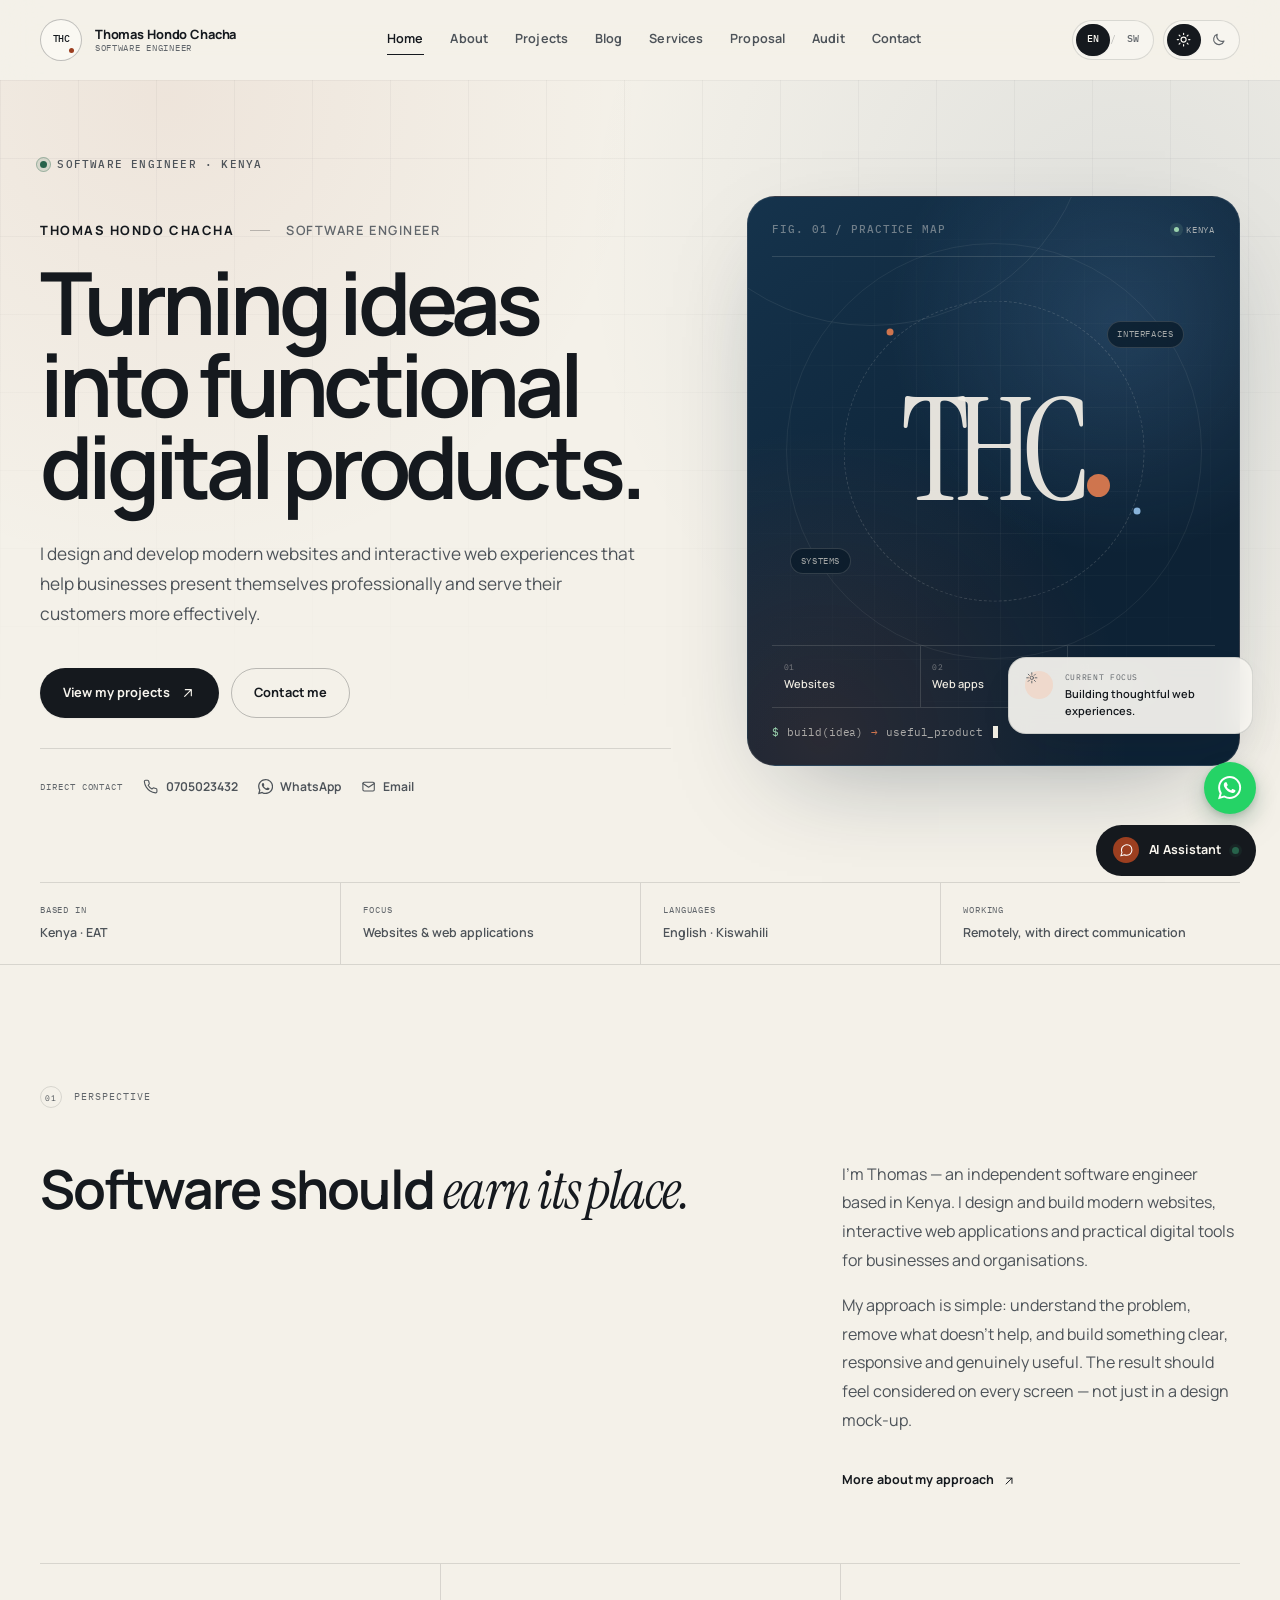
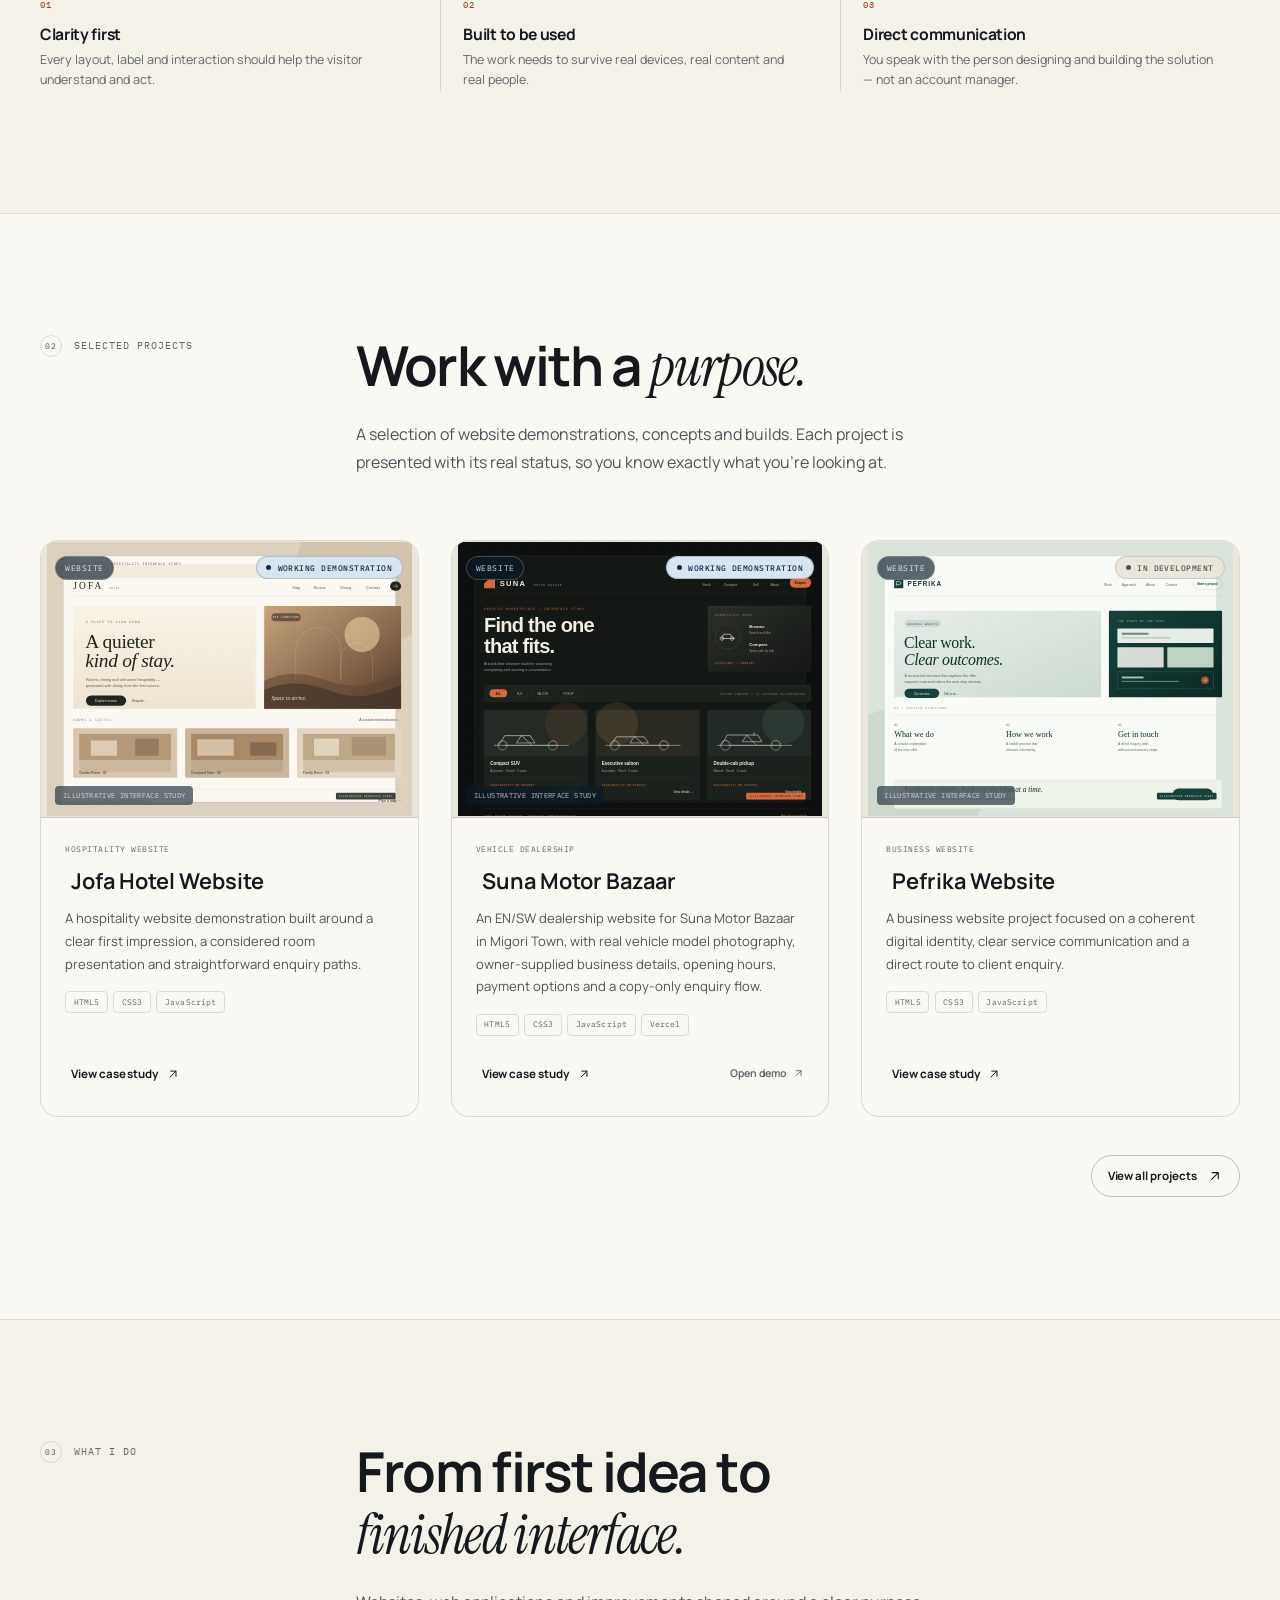
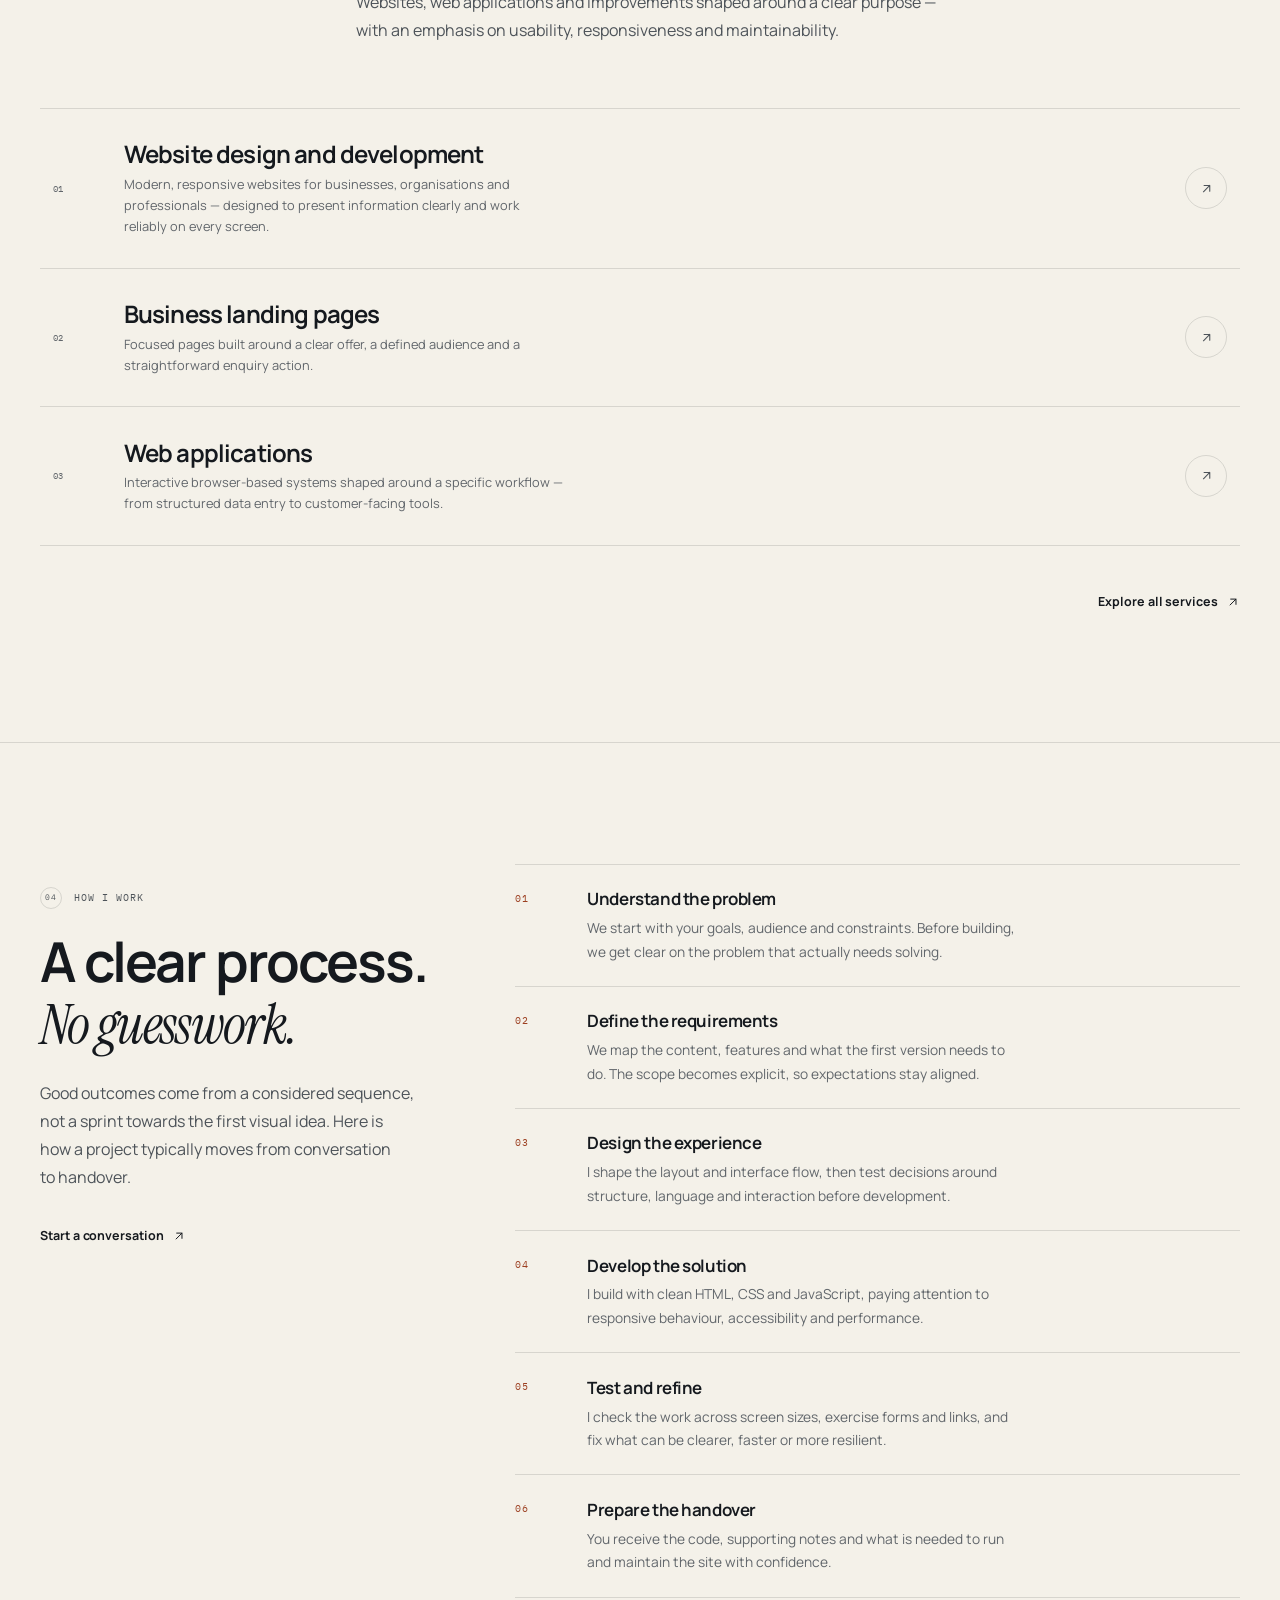
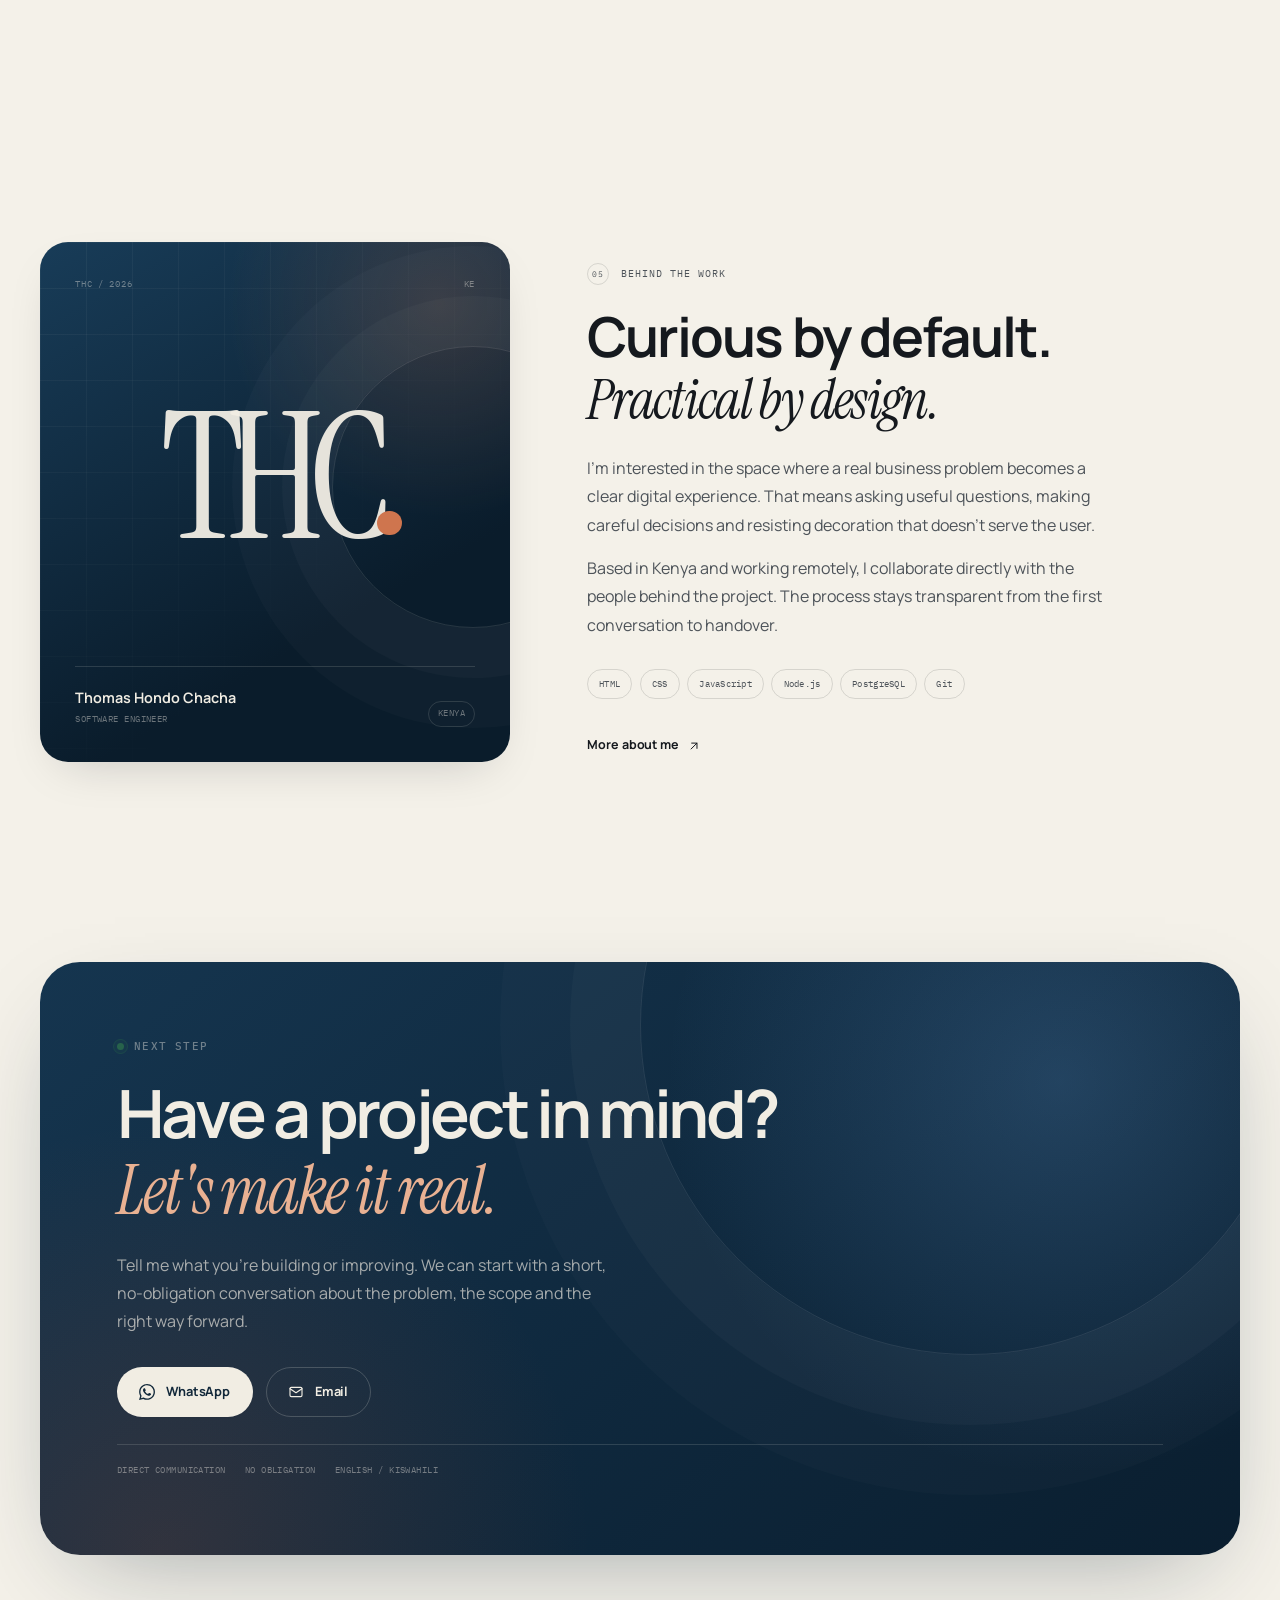
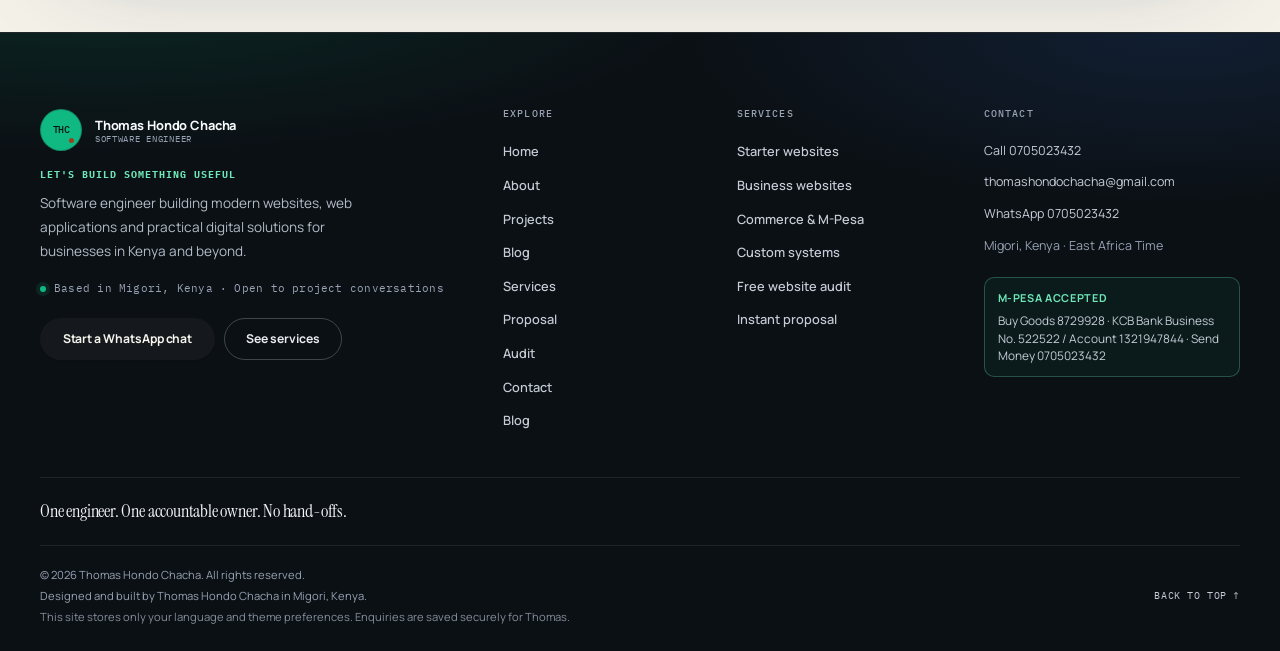
==== commit e3137505: "Add Suna live link and case-study details" ====
--- a/index.html
+++ b/index.html
@@ -350,6 +350,7 @@
               <p>The project cards require JavaScript. You can still read the full portfolio in the <a href="projects.html">projects page</a>.</p>
             </div>
           </noscript>
+          <article class="project-card reveal" data-project-card data-project-id="dela-boss-outfits" data-project-type="website"><a class="project-card__visual" href="https://www.thomashondochacha.co.ke/work/dela-boss-outfits"><span class="project-card__image-wrap"><img class="project-card__image" src="assets/images/project-dela-boss-outfits.svg" alt="DE LA BOSS Outfits" width="640" height="480" loading="lazy" decoding="async"></span><span class="project-card__visual-top"><span class="project-card__visual-tag">Fashion storefront preview</span><span class="status status--demo">Working demonstration</span></span><span class="project-card__image-note">Illustrative visual</span></a><div class="project-card__body"><div class="project-card__meta"><span>Fashion storefront preview</span></div><h3 class="project-card__title"><a href="https://www.thomashondochacha.co.ke/work/dela-boss-outfits">DE LA BOSS Outfits</a></h3><p class="project-card__description">A fashion storefront concept for DE LA BOSS OUTFITS in Kehancha, with category browsing, WhatsApp enquiries and an honest preview catalogue.</p><ul class="project-card__tech" aria-label="Technology stack"><li>HTML5</li><li>CSS3</li><li>JavaScript</li><li>Netlify</li></ul><div class="project-card__footer"><a class="text-link" href="https://www.thomashondochacha.co.ke/work/dela-boss-outfits">View case study<svg class="icon icon--arrow" viewBox="0 0 24 24" aria-hidden="true" focusable="false"><path d="M7 17 17 7M8 7h9v9"/></svg></a><a class="project-card__external" href="https://dela-boss-outfits-kehancha-demo.netlify.app/" target="_blank" rel="noopener noreferrer">Open live site<svg class="icon" viewBox="0 0 24 24" aria-hidden="true" focusable="false"><path d="M7 17 17 7M8 7h9v9"/></svg></a></div></div></article>
         </div>
         <div class="section-end">
           <a class="button button--ghost button--small" href="projects.html">
@@ -516,10 +517,10 @@
 
   <script src="js/copy-protection.min.js?v=20261121a" defer></script>
   <script src="js/telemetry.min.js?v=20261120" defer></script>
-  <script src="js/language.min.js?v=20261121a" defer></script>
-  <script src="js/projects.min.js?v=20261120" defer></script>
+  <script src="js/language.min.js?v=20261126a" defer></script>
+  <script src="js/projects.min.js?v=20261126a" defer></script>
   <script src="js/contact.min.js?v=20261120" defer></script>
-  <script src="js/cms-public.js?v=20261120" defer></script>
+  <script src="js/cms-public.js?v=20261125c" defer></script>
   <script src="js/whatsapp-float.min.js?v=20261120" defer></script>
   <script src="js/main.min.js?v=20261120" defer></script>
   <script src="js/ai-chat.min.js?v=20261120" defer></script>
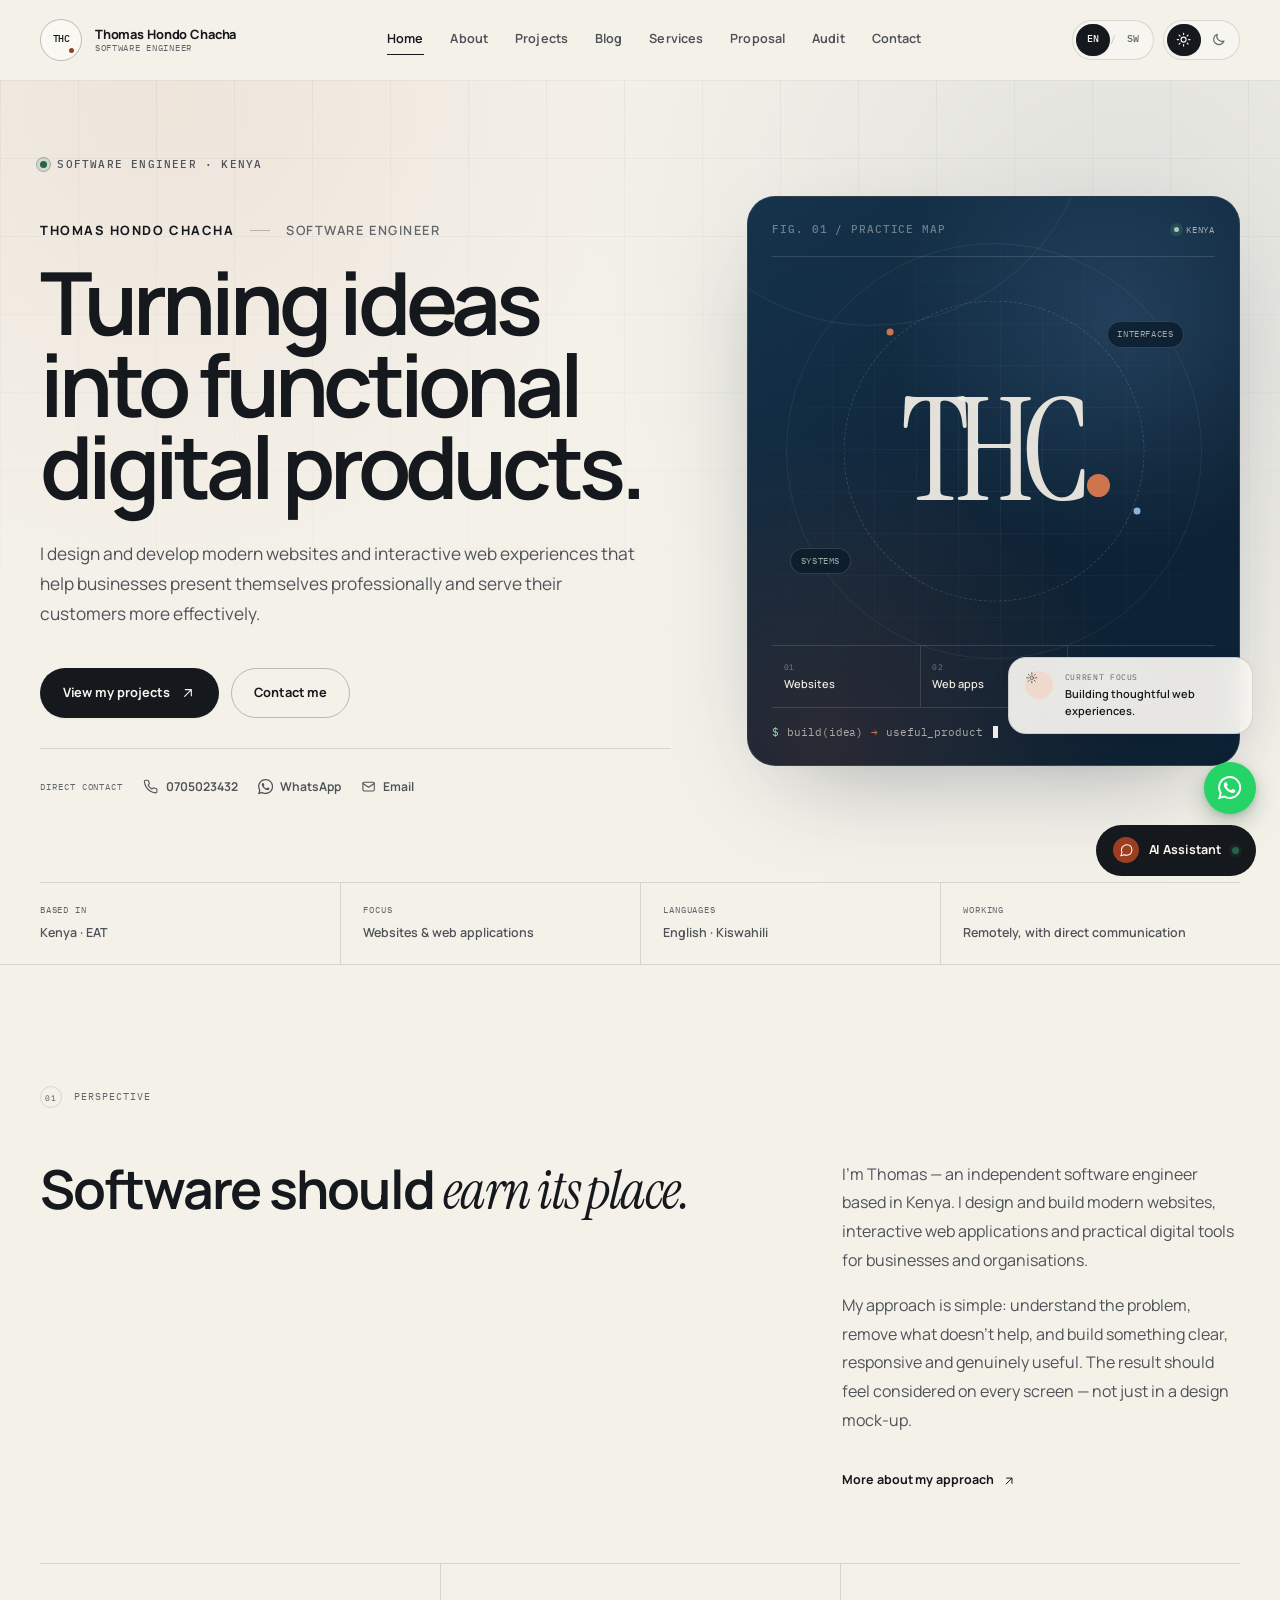
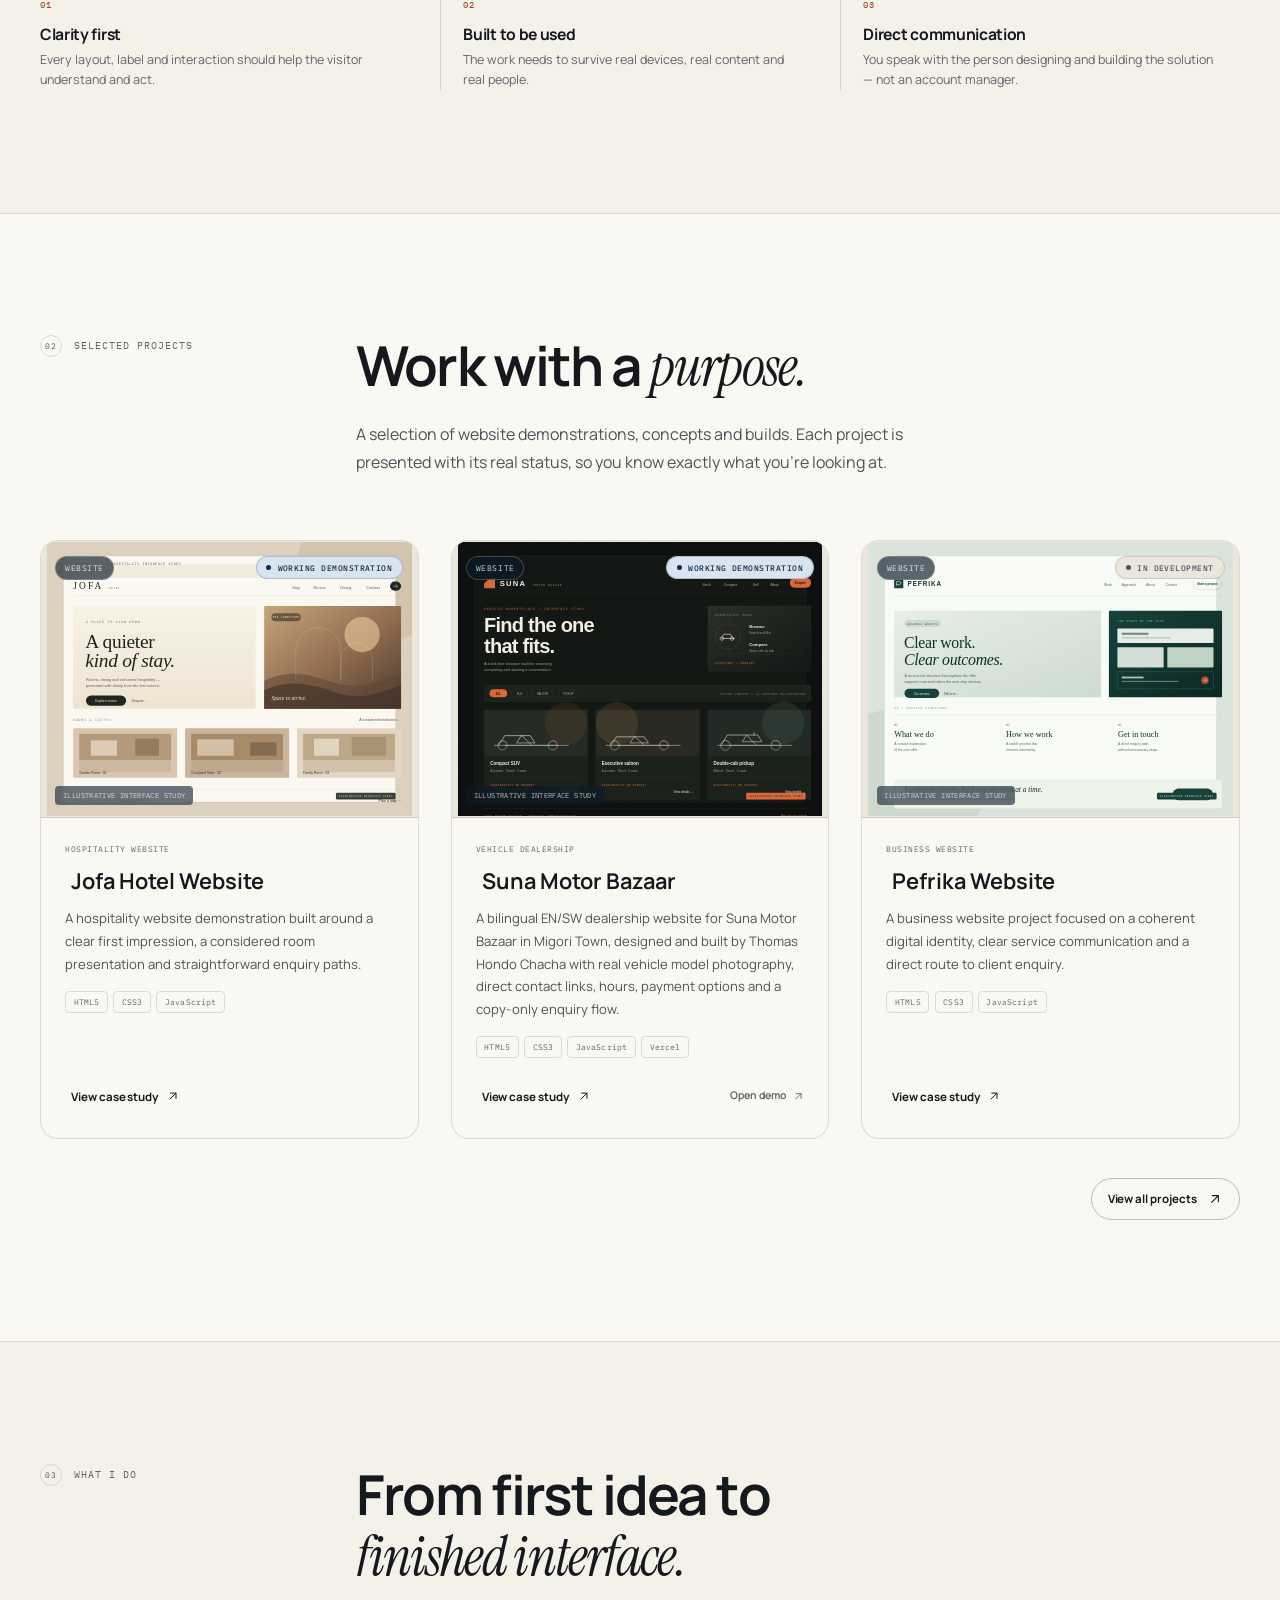
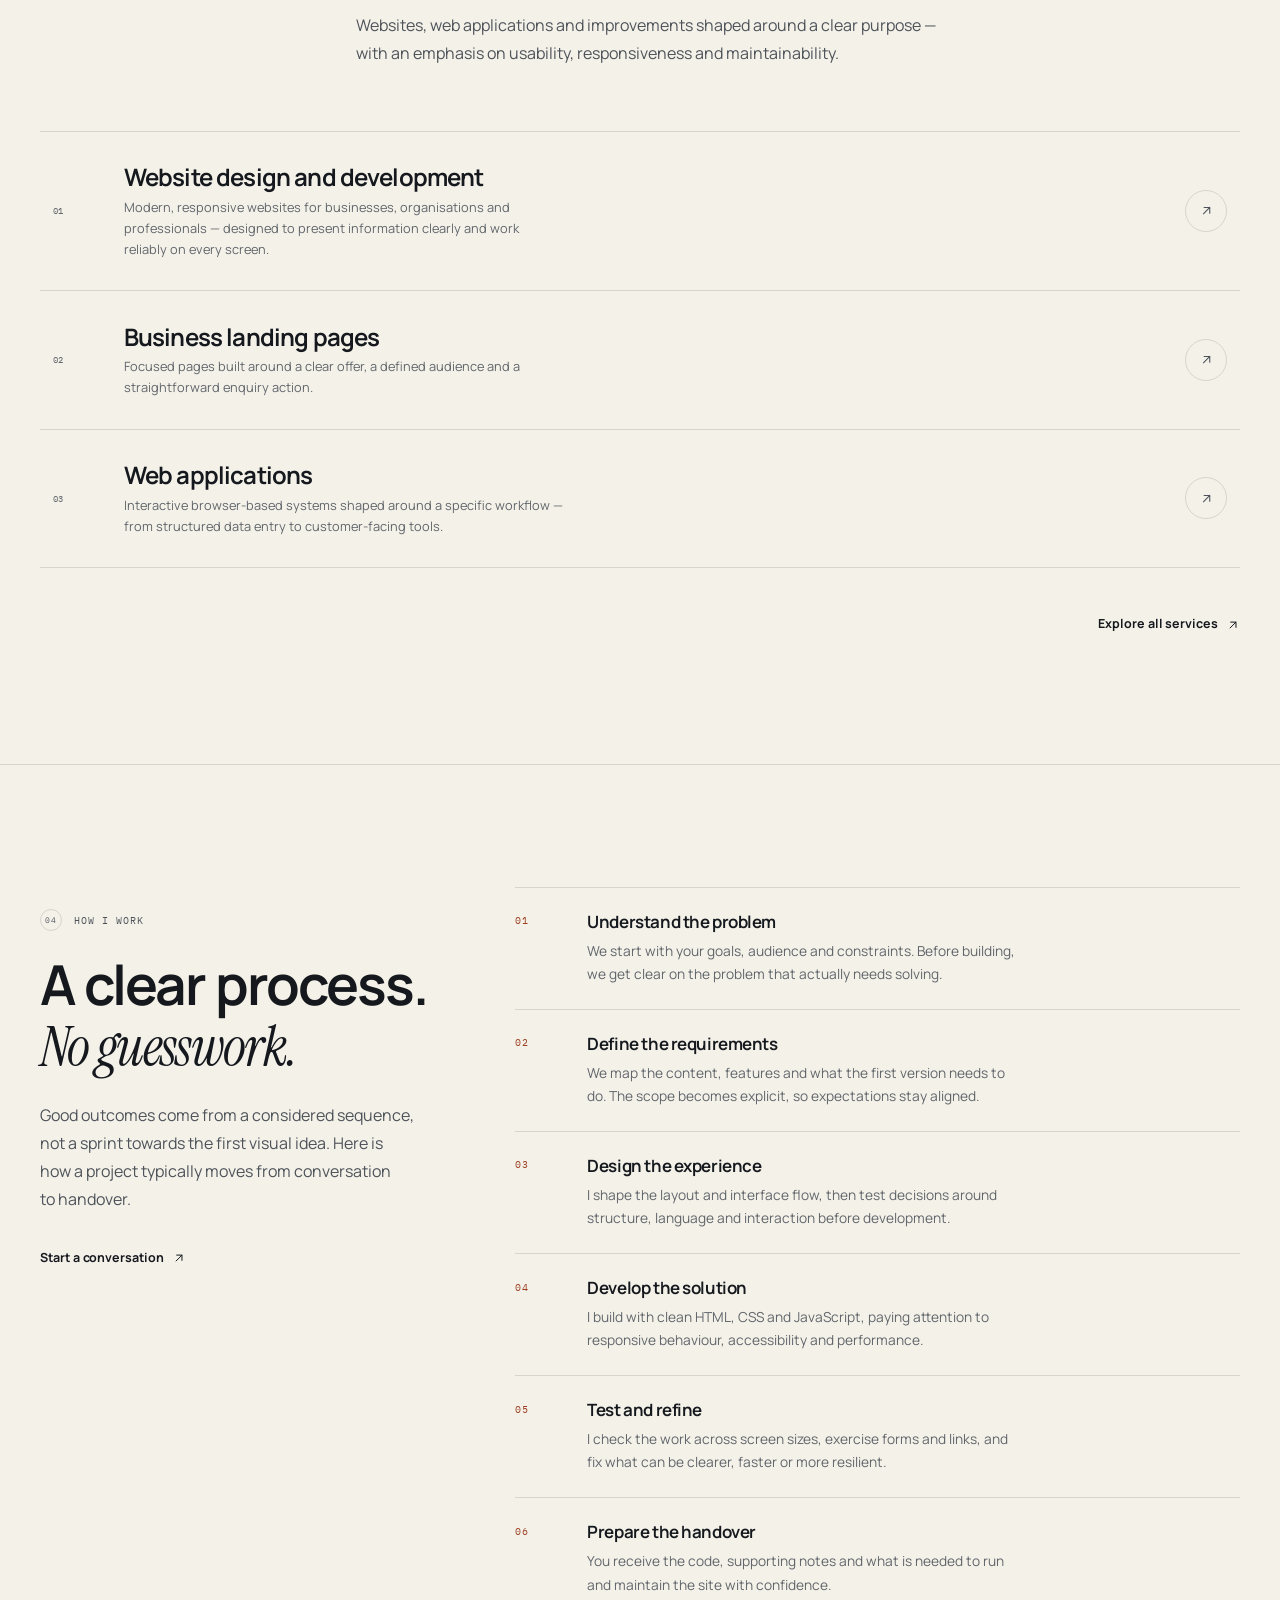
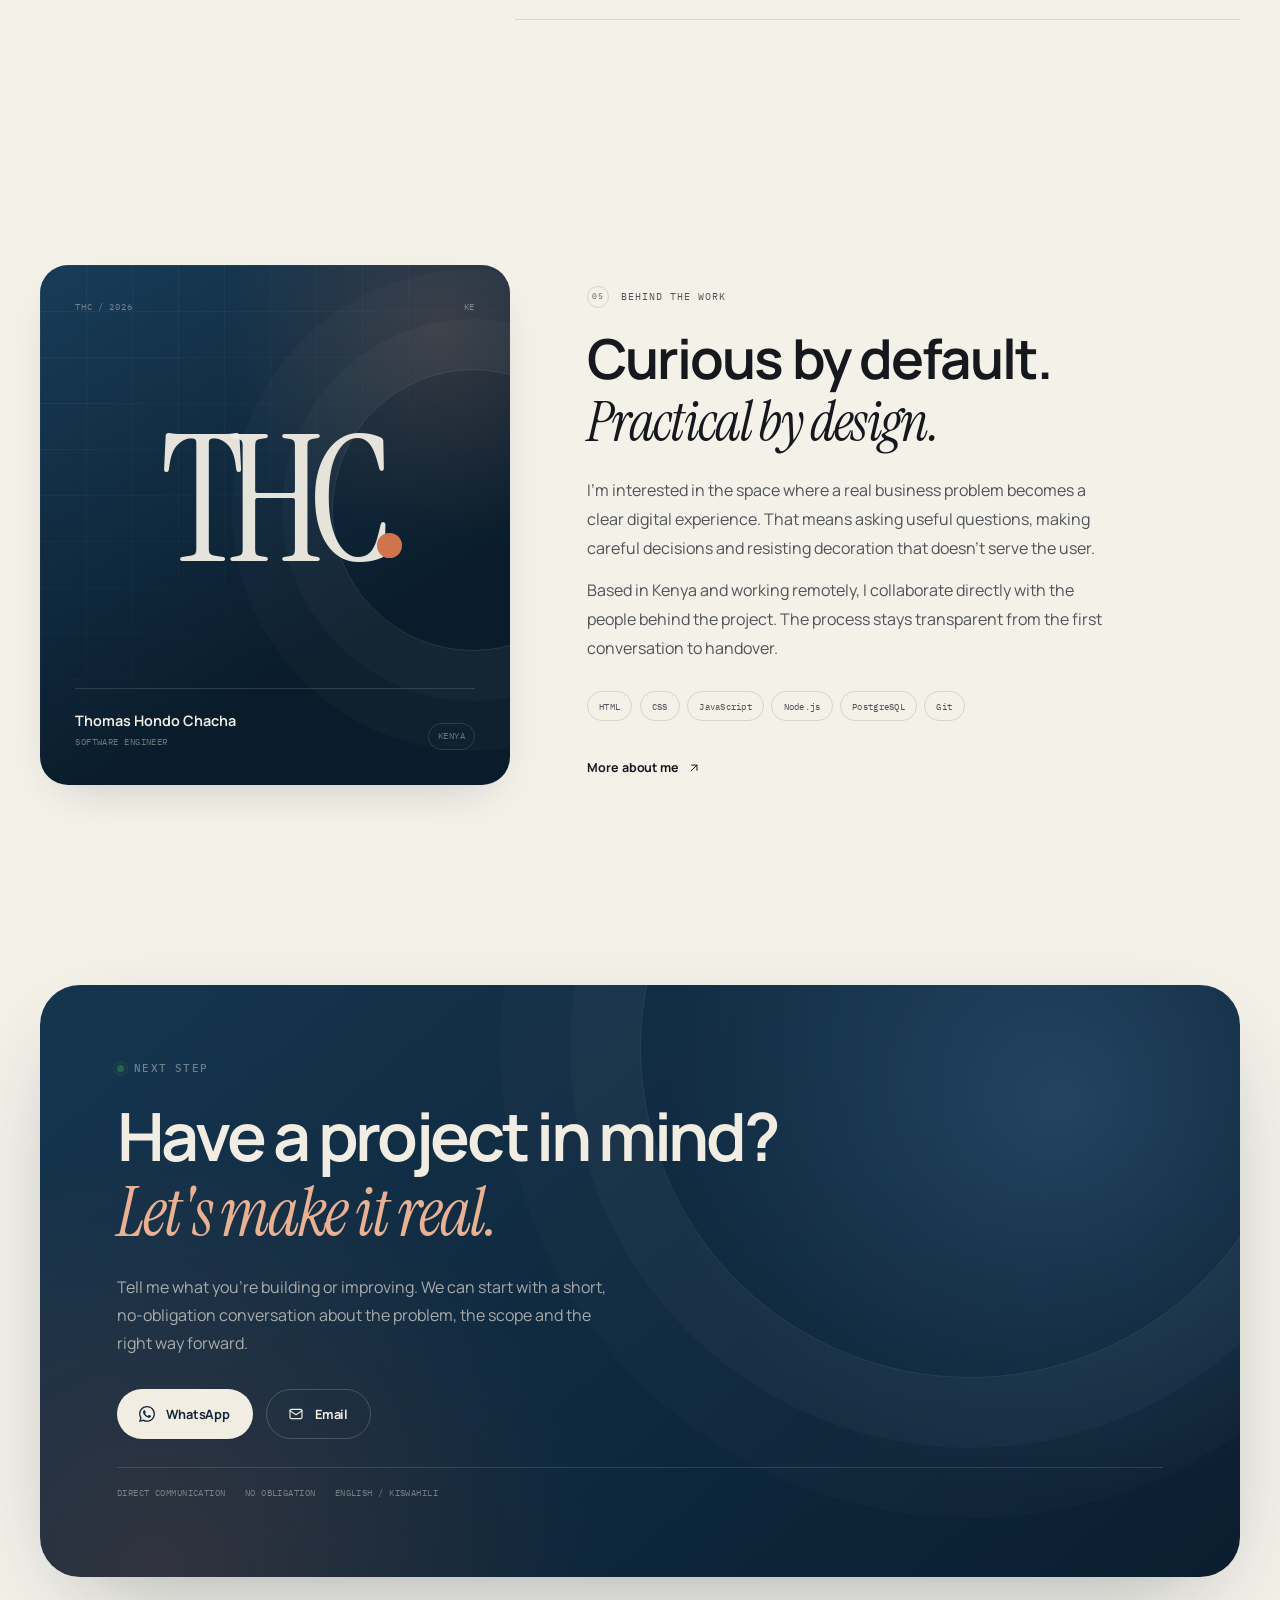
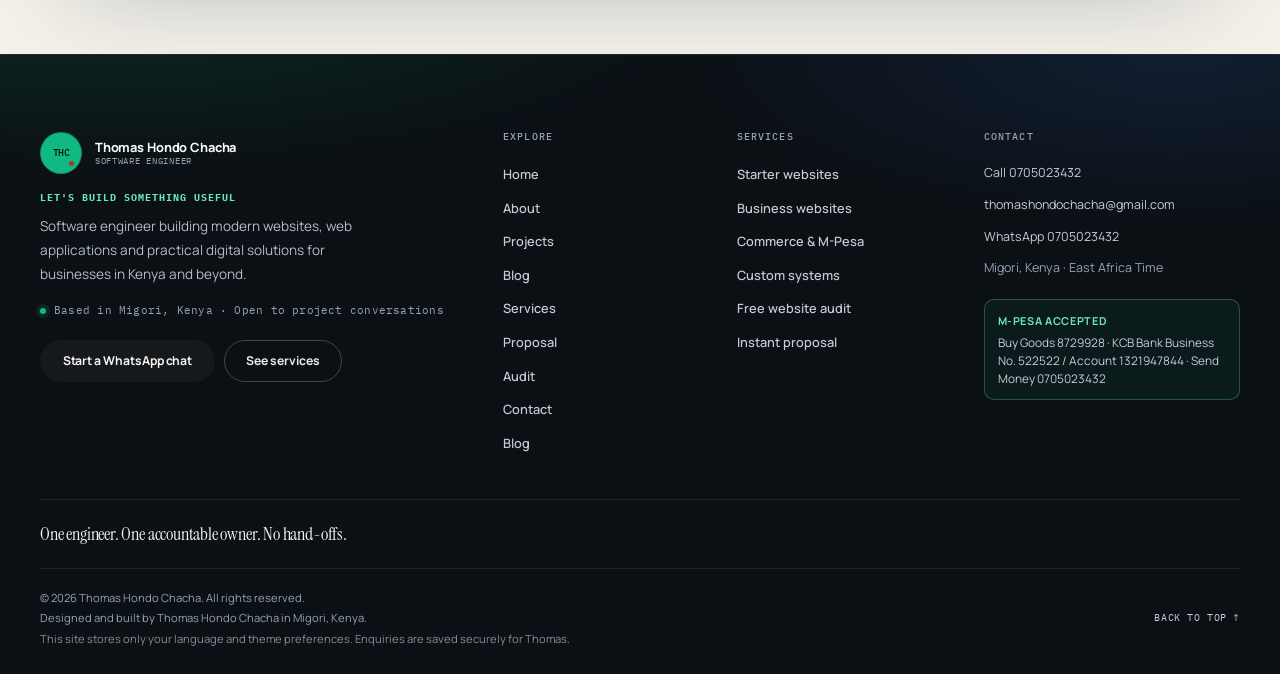
==== commit f48076ca: "Credit Thomas on Suna case study" ====
--- a/index.html
+++ b/index.html
@@ -517,7 +517,7 @@
 
   <script src="js/copy-protection.min.js?v=20261121a" defer></script>
   <script src="js/telemetry.min.js?v=20261120" defer></script>
-  <script src="js/language.min.js?v=20261126a" defer></script>
+  <script src="js/language.min.js?v=20261126b" defer></script>
   <script src="js/projects.min.js?v=20261126a" defer></script>
   <script src="js/contact.min.js?v=20261120" defer></script>
   <script src="js/cms-public.js?v=20261125c" defer></script>
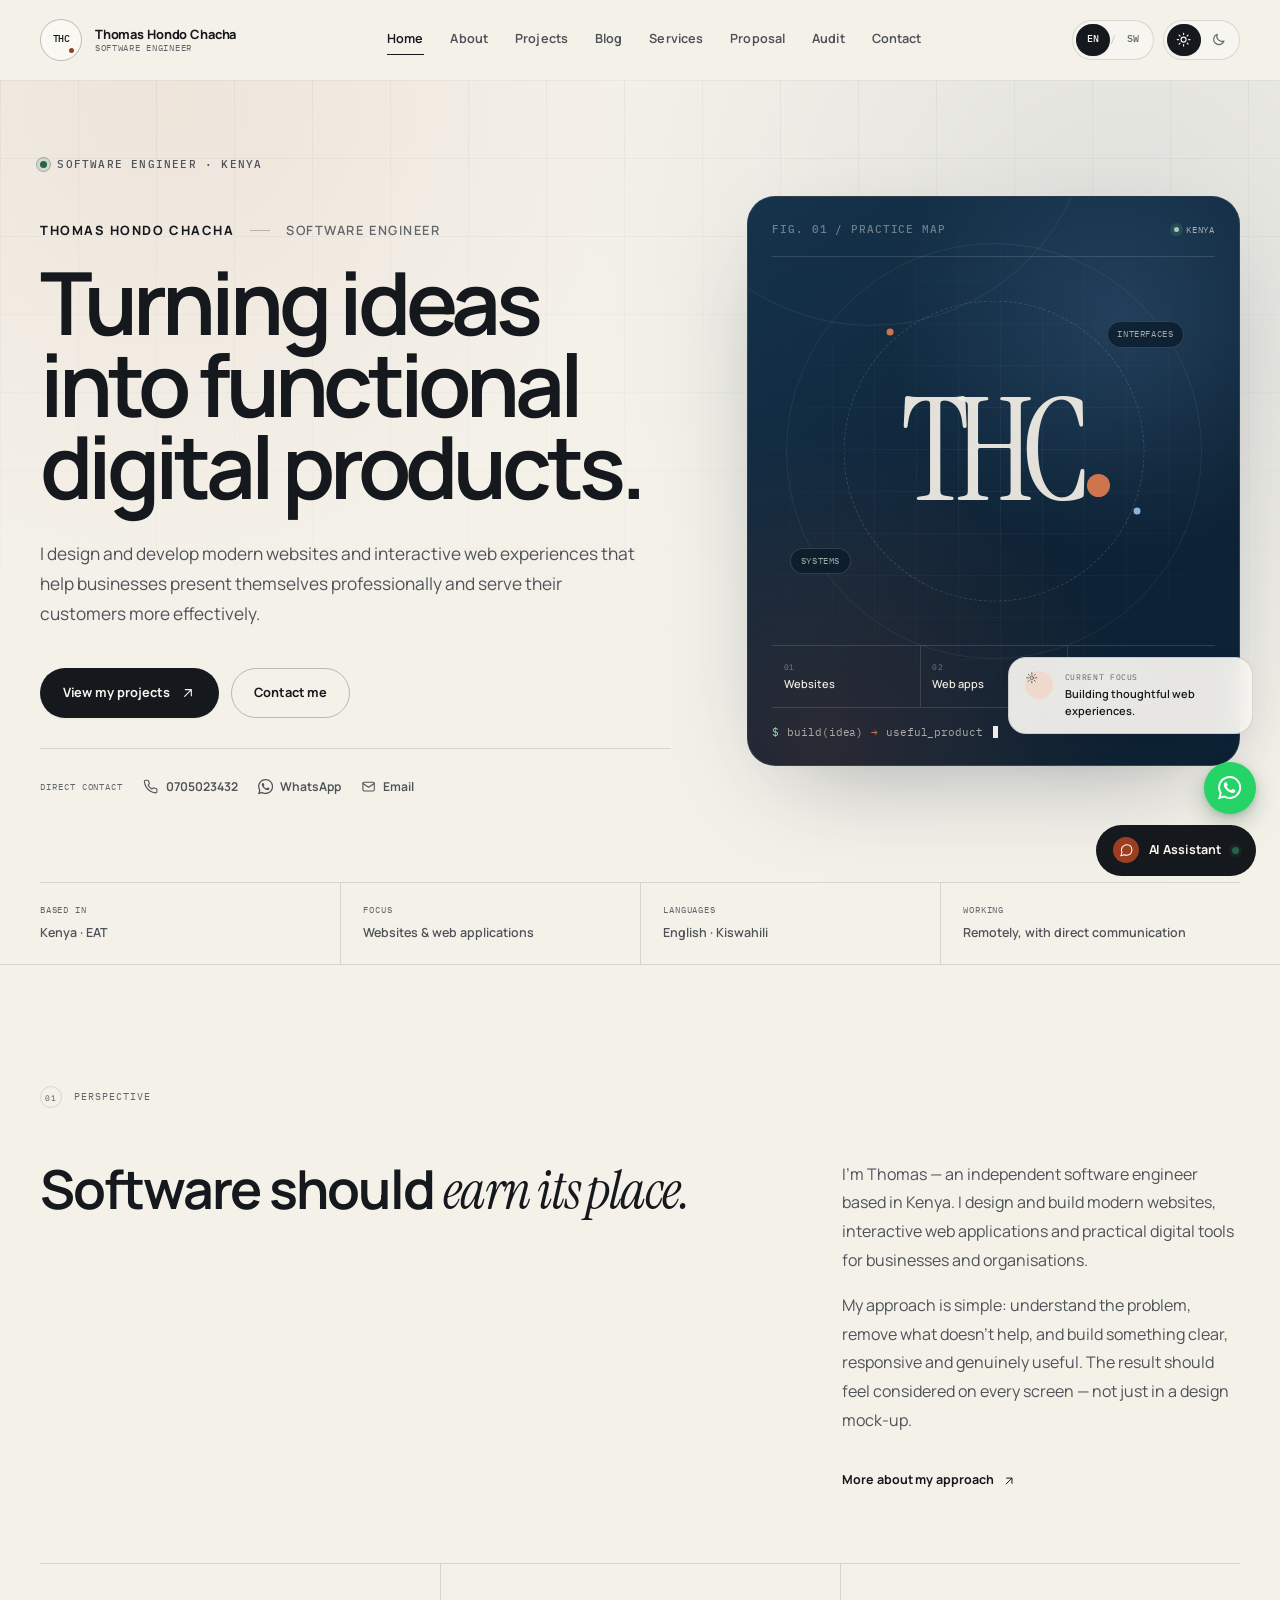
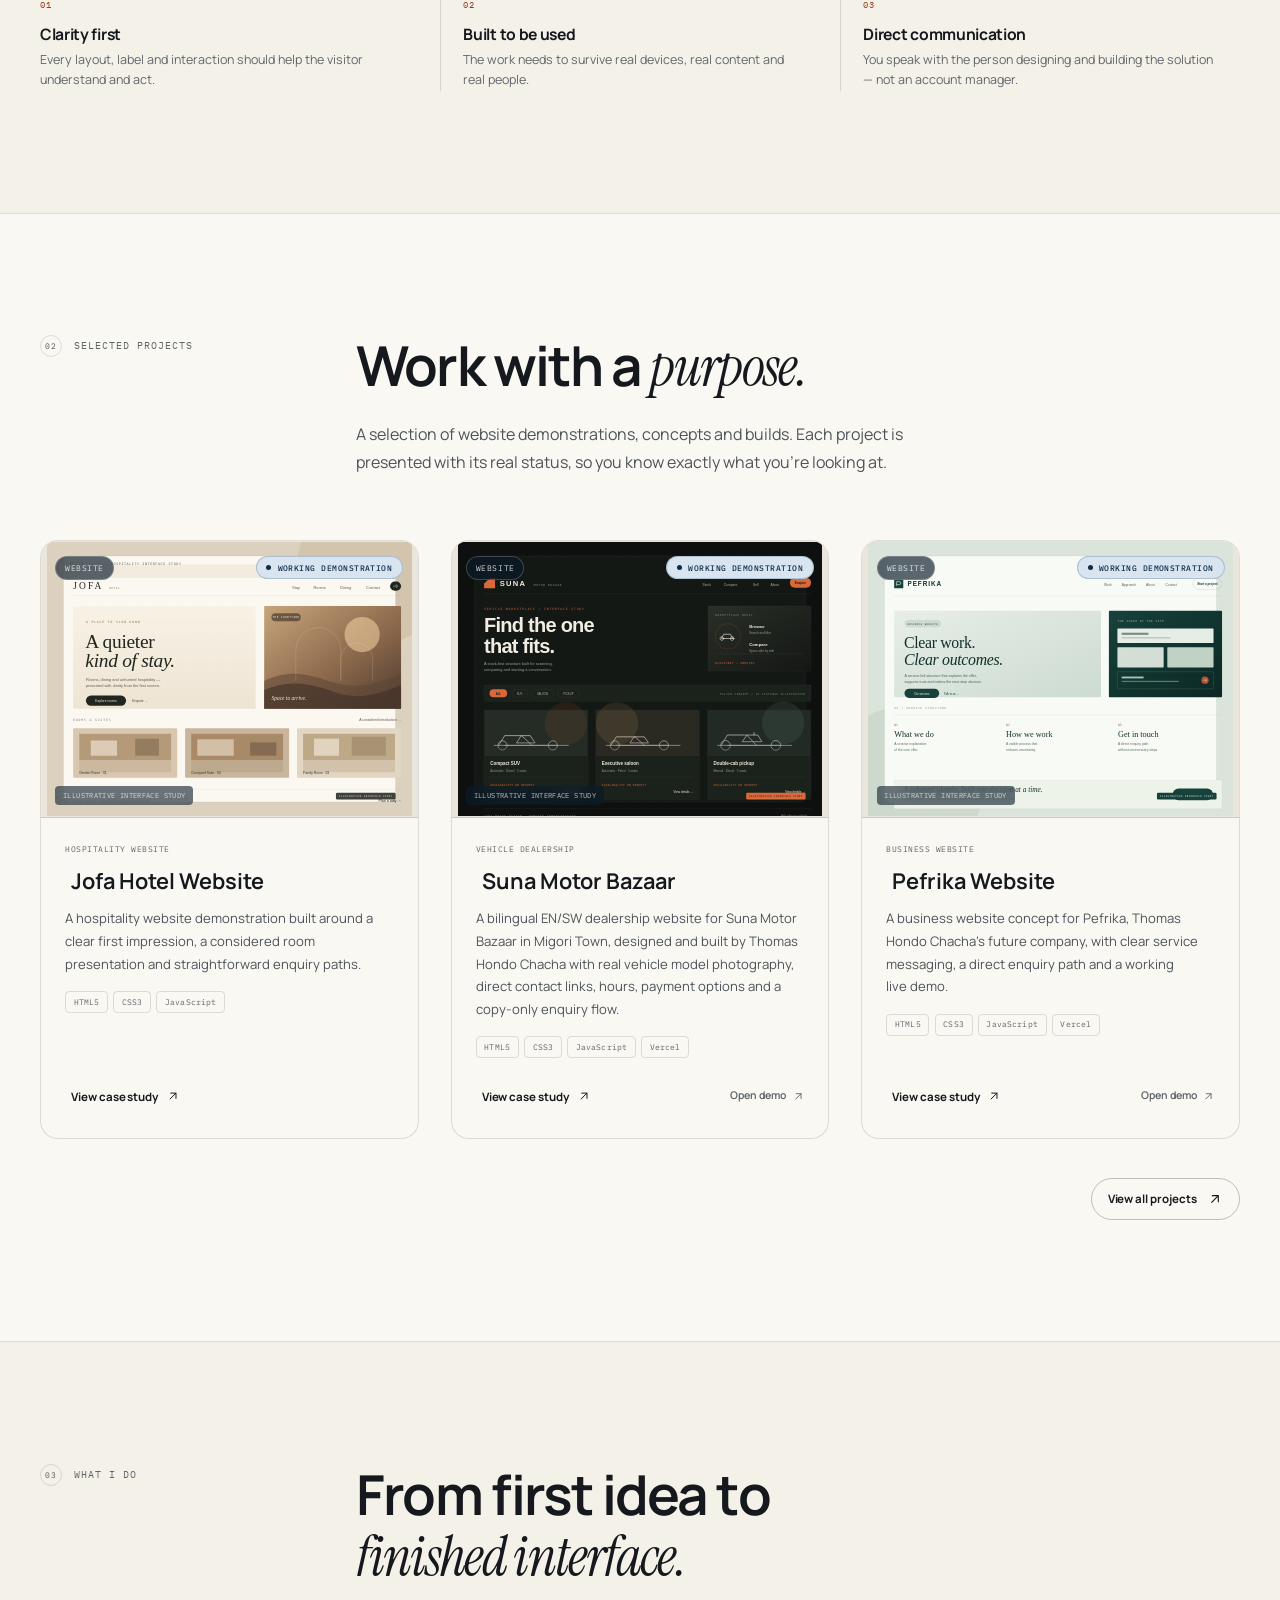
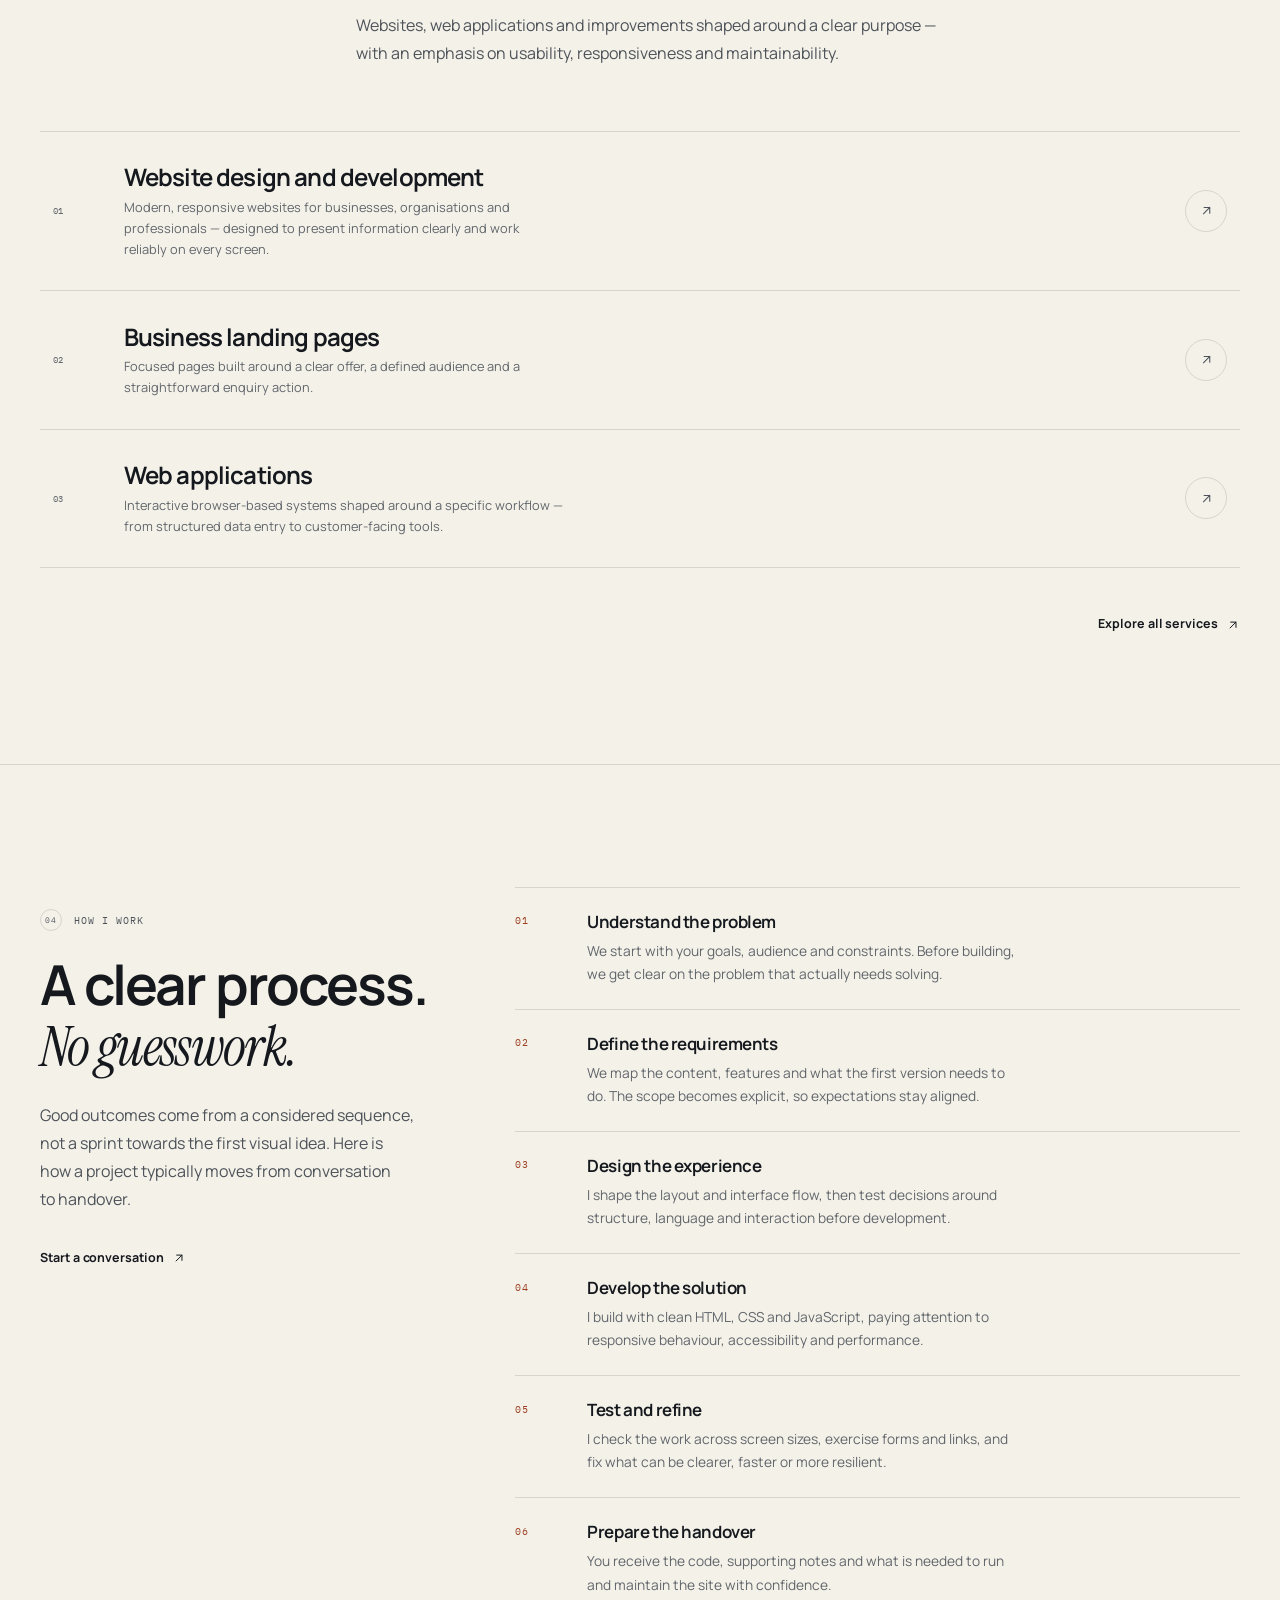
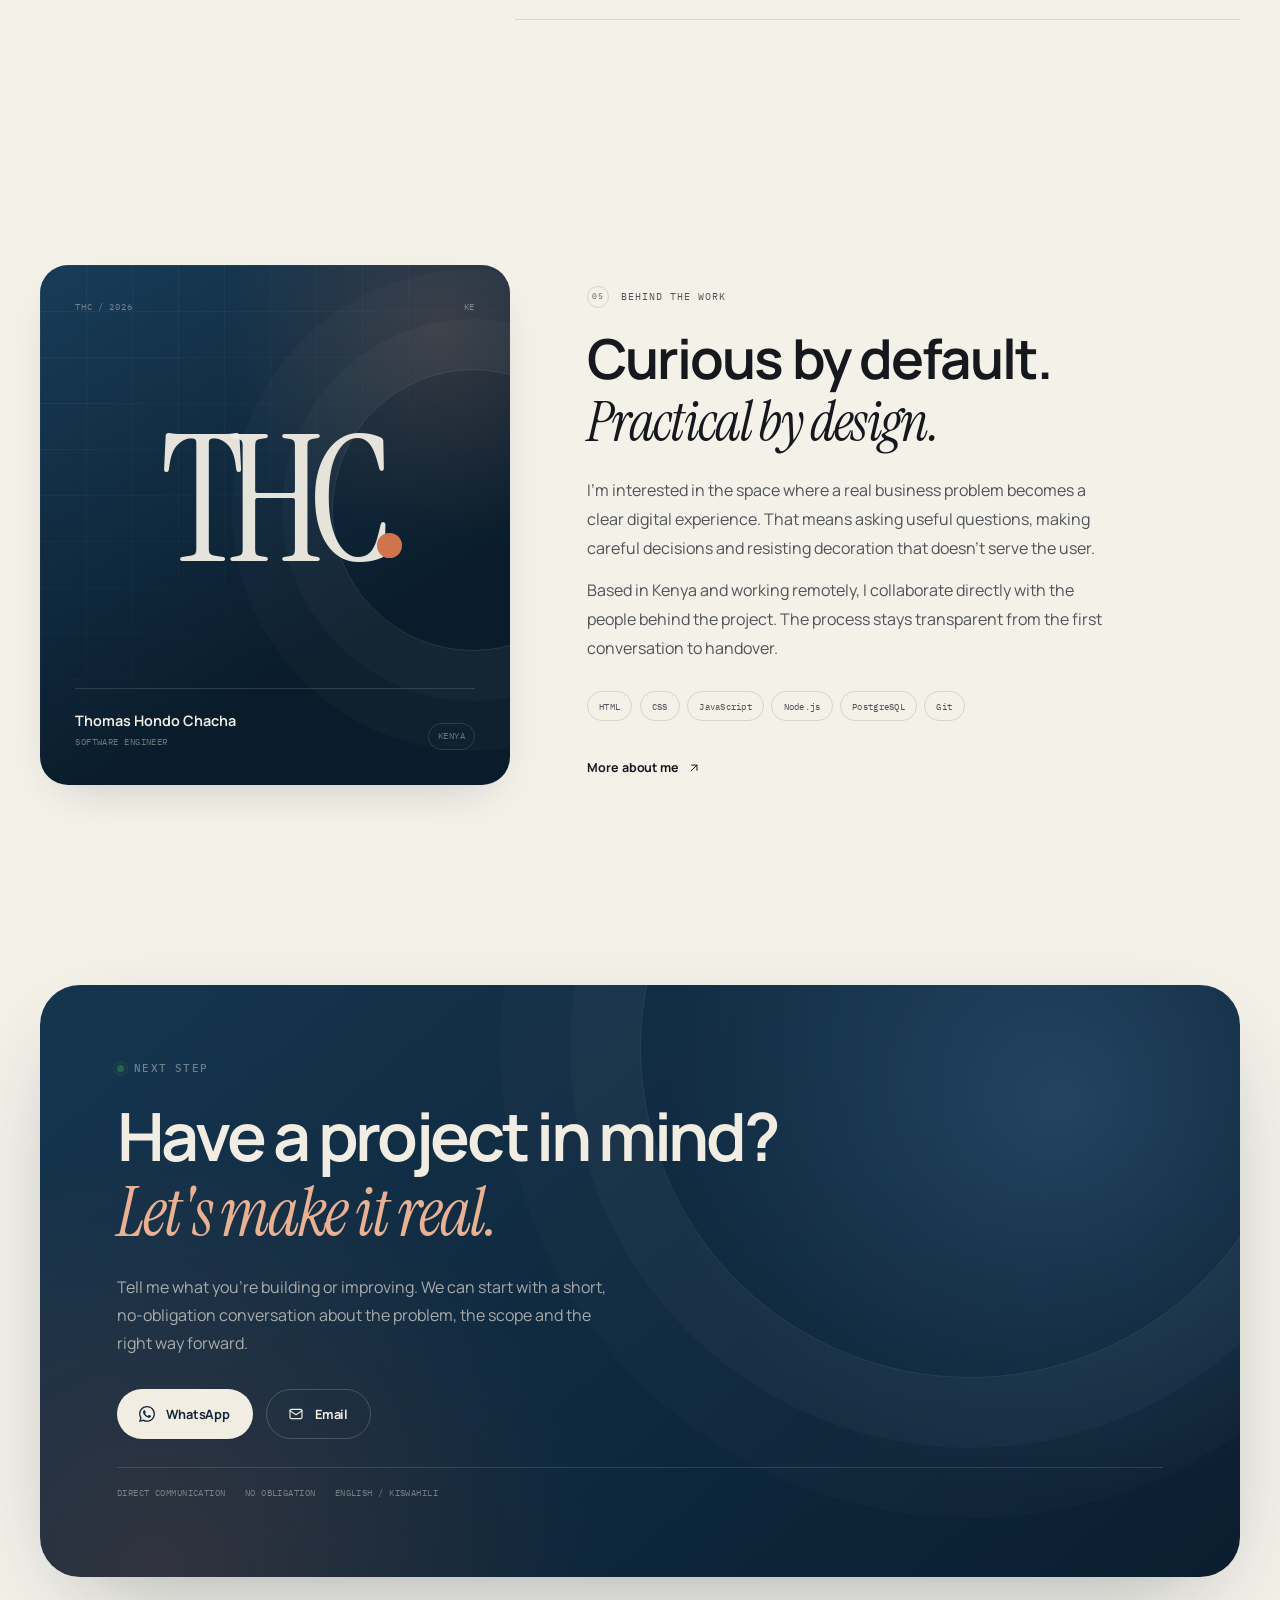
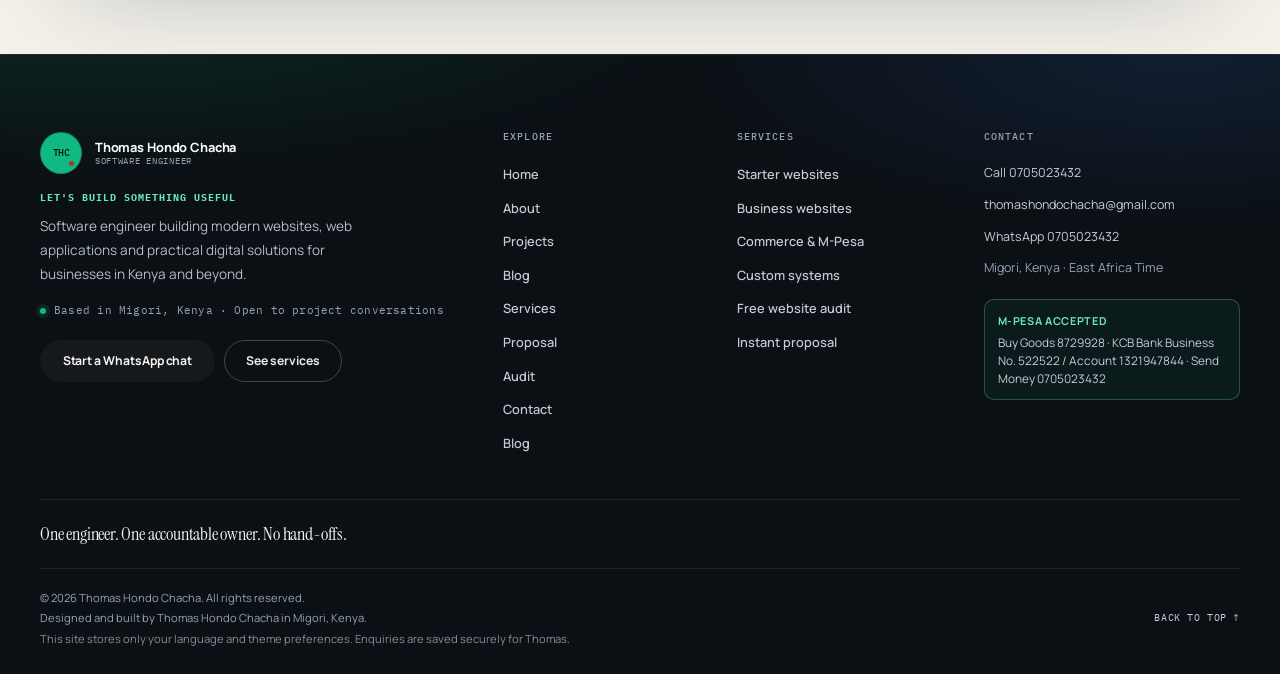
==== commit ee3860b5: "Update Pefrika demo details" ====
--- a/index.html
+++ b/index.html
@@ -517,8 +517,8 @@
 
   <script src="js/copy-protection.min.js?v=20261121a" defer></script>
   <script src="js/telemetry.min.js?v=20261120" defer></script>
-  <script src="js/language.min.js?v=20261126b" defer></script>
-  <script src="js/projects.min.js?v=20261126a" defer></script>
+  <script src="js/language.min.js?v=20261126c" defer></script>
+  <script src="js/projects.min.js?v=20261126c" defer></script>
   <script src="js/contact.min.js?v=20261120" defer></script>
   <script src="js/cms-public.js?v=20261125c" defer></script>
   <script src="js/whatsapp-float.min.js?v=20261120" defer></script>
